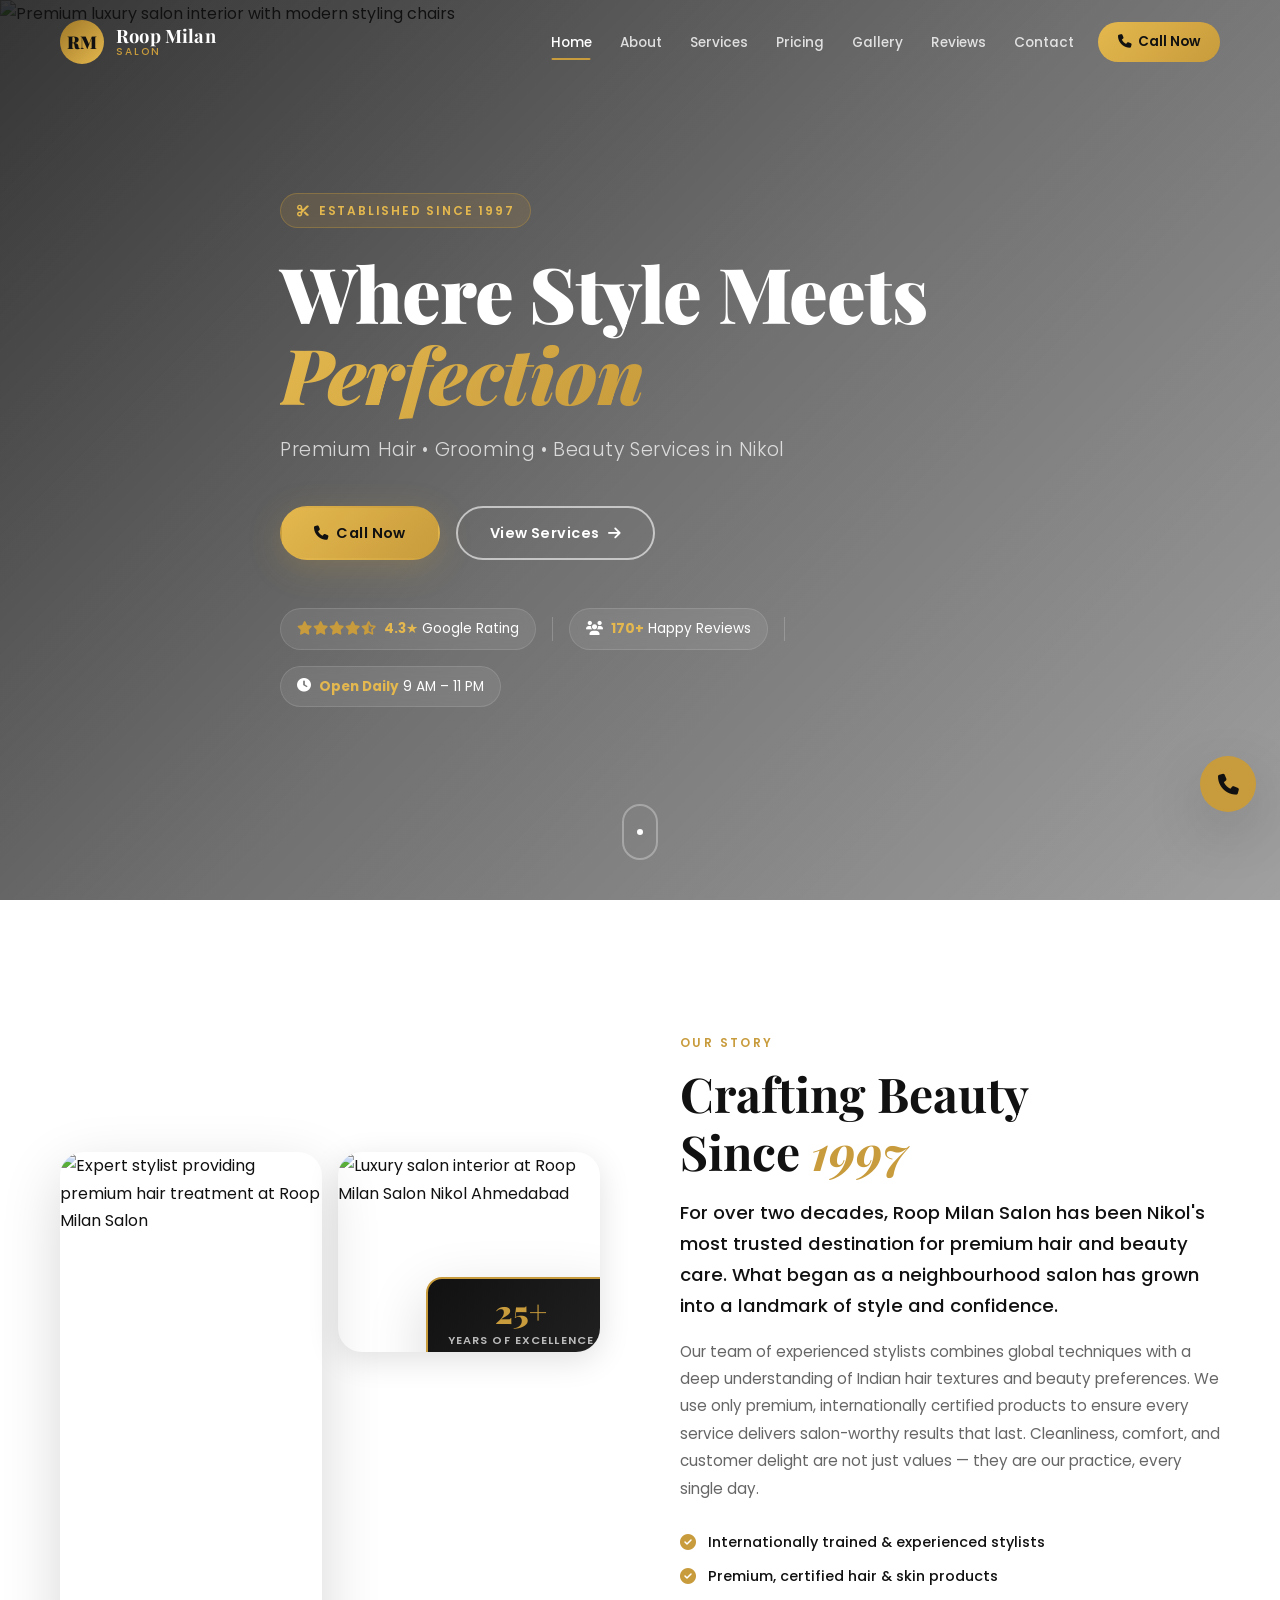
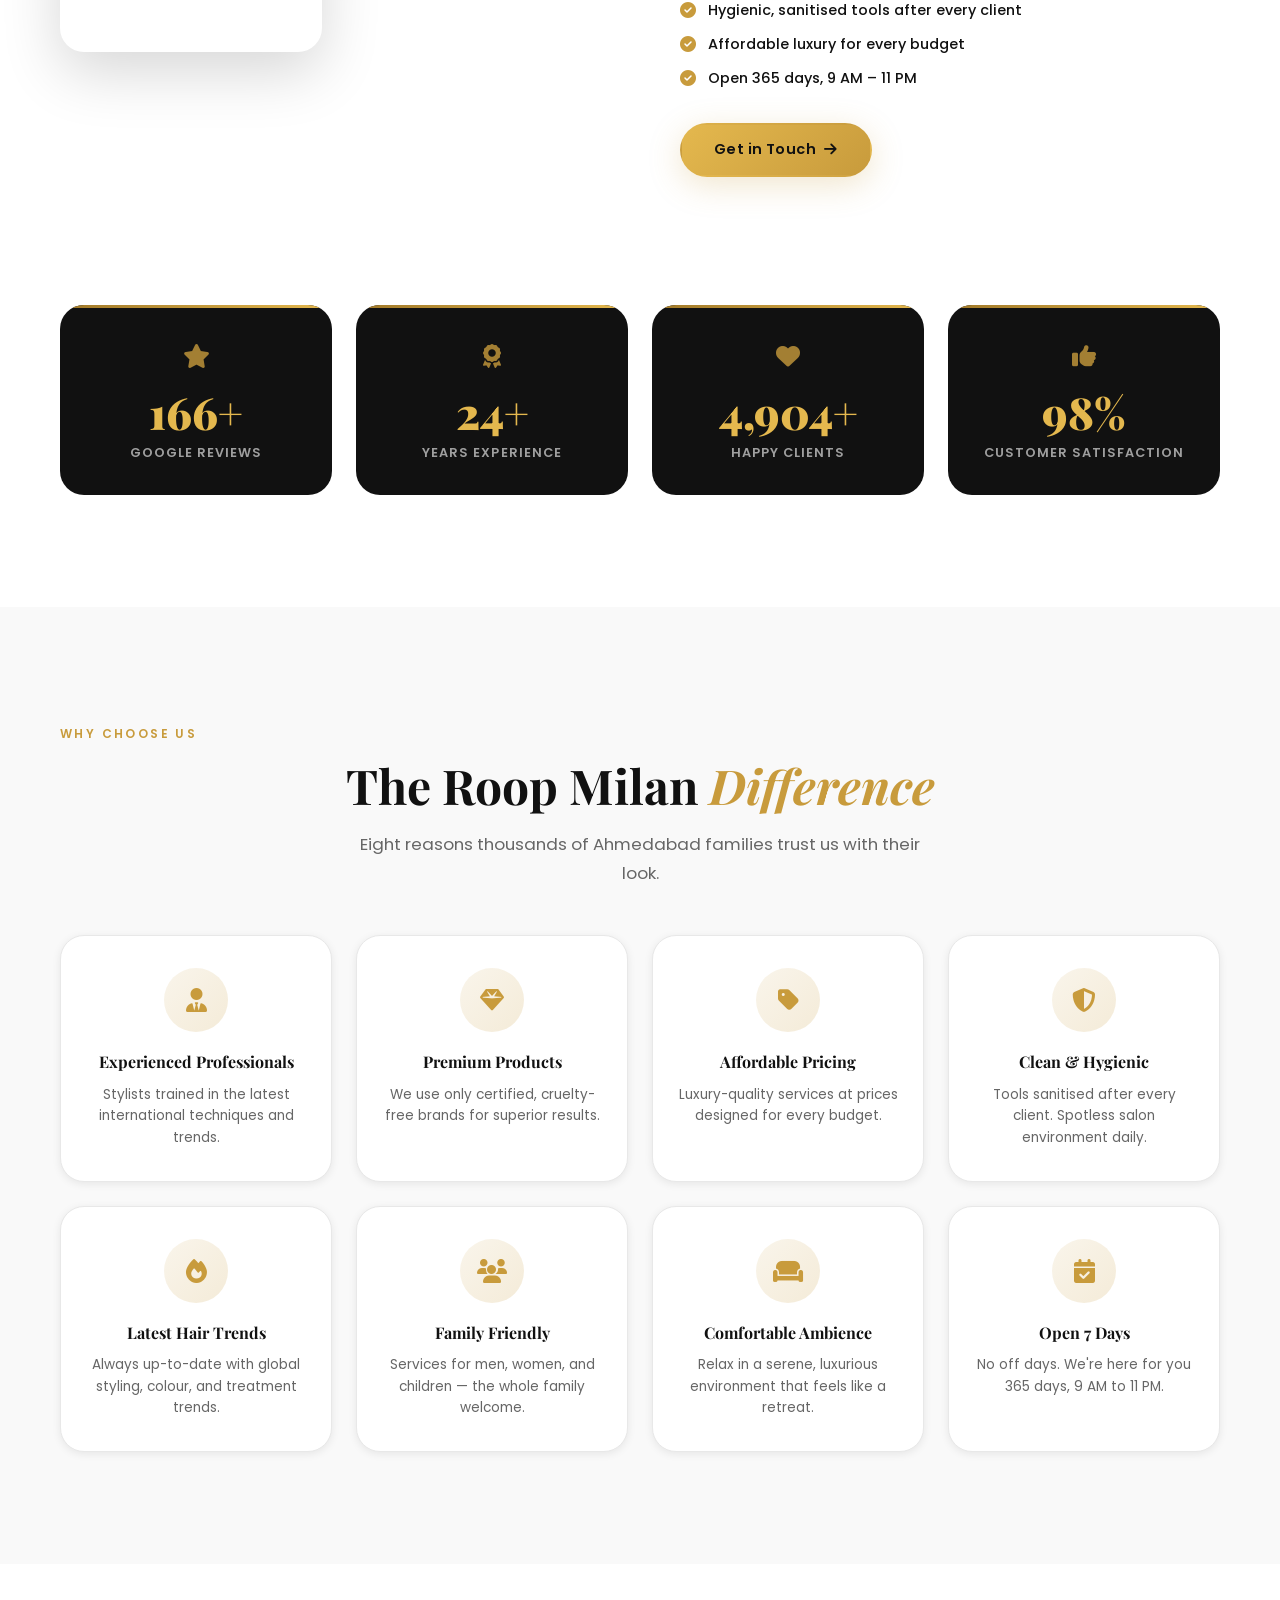
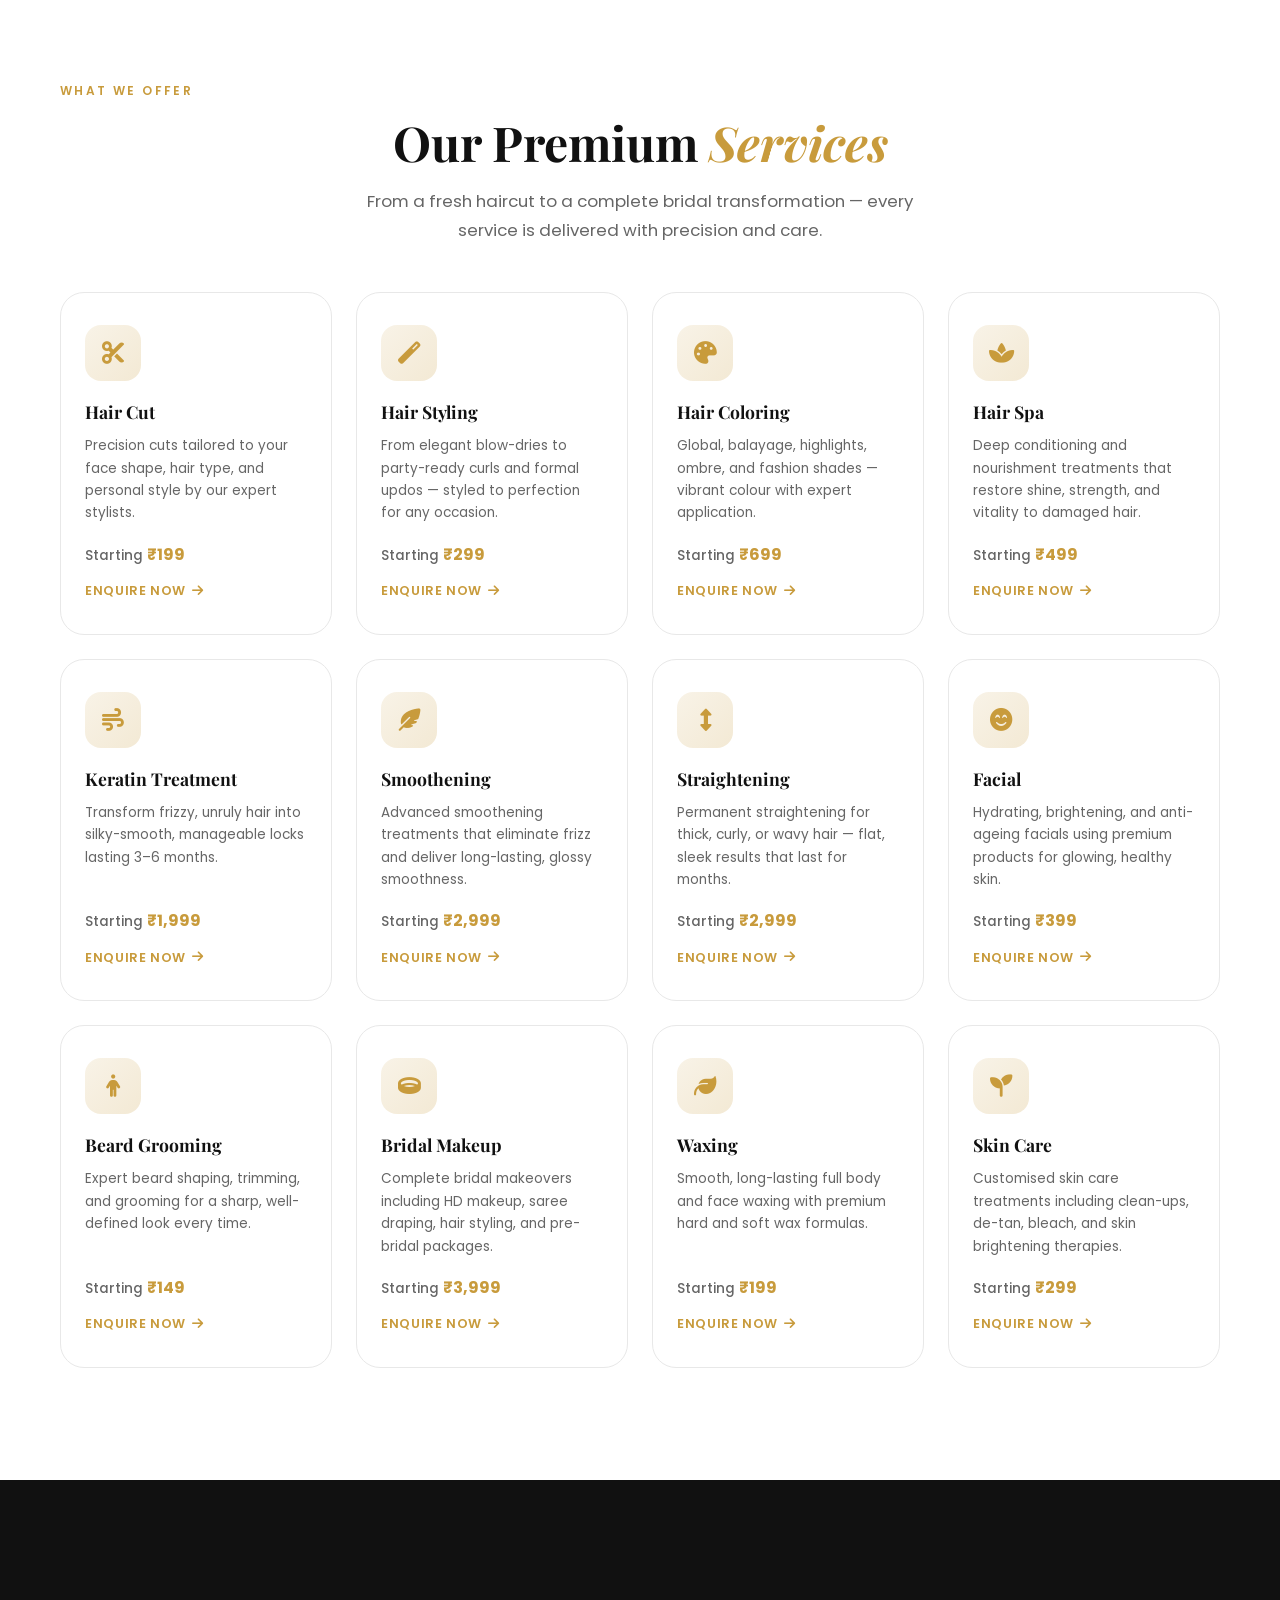
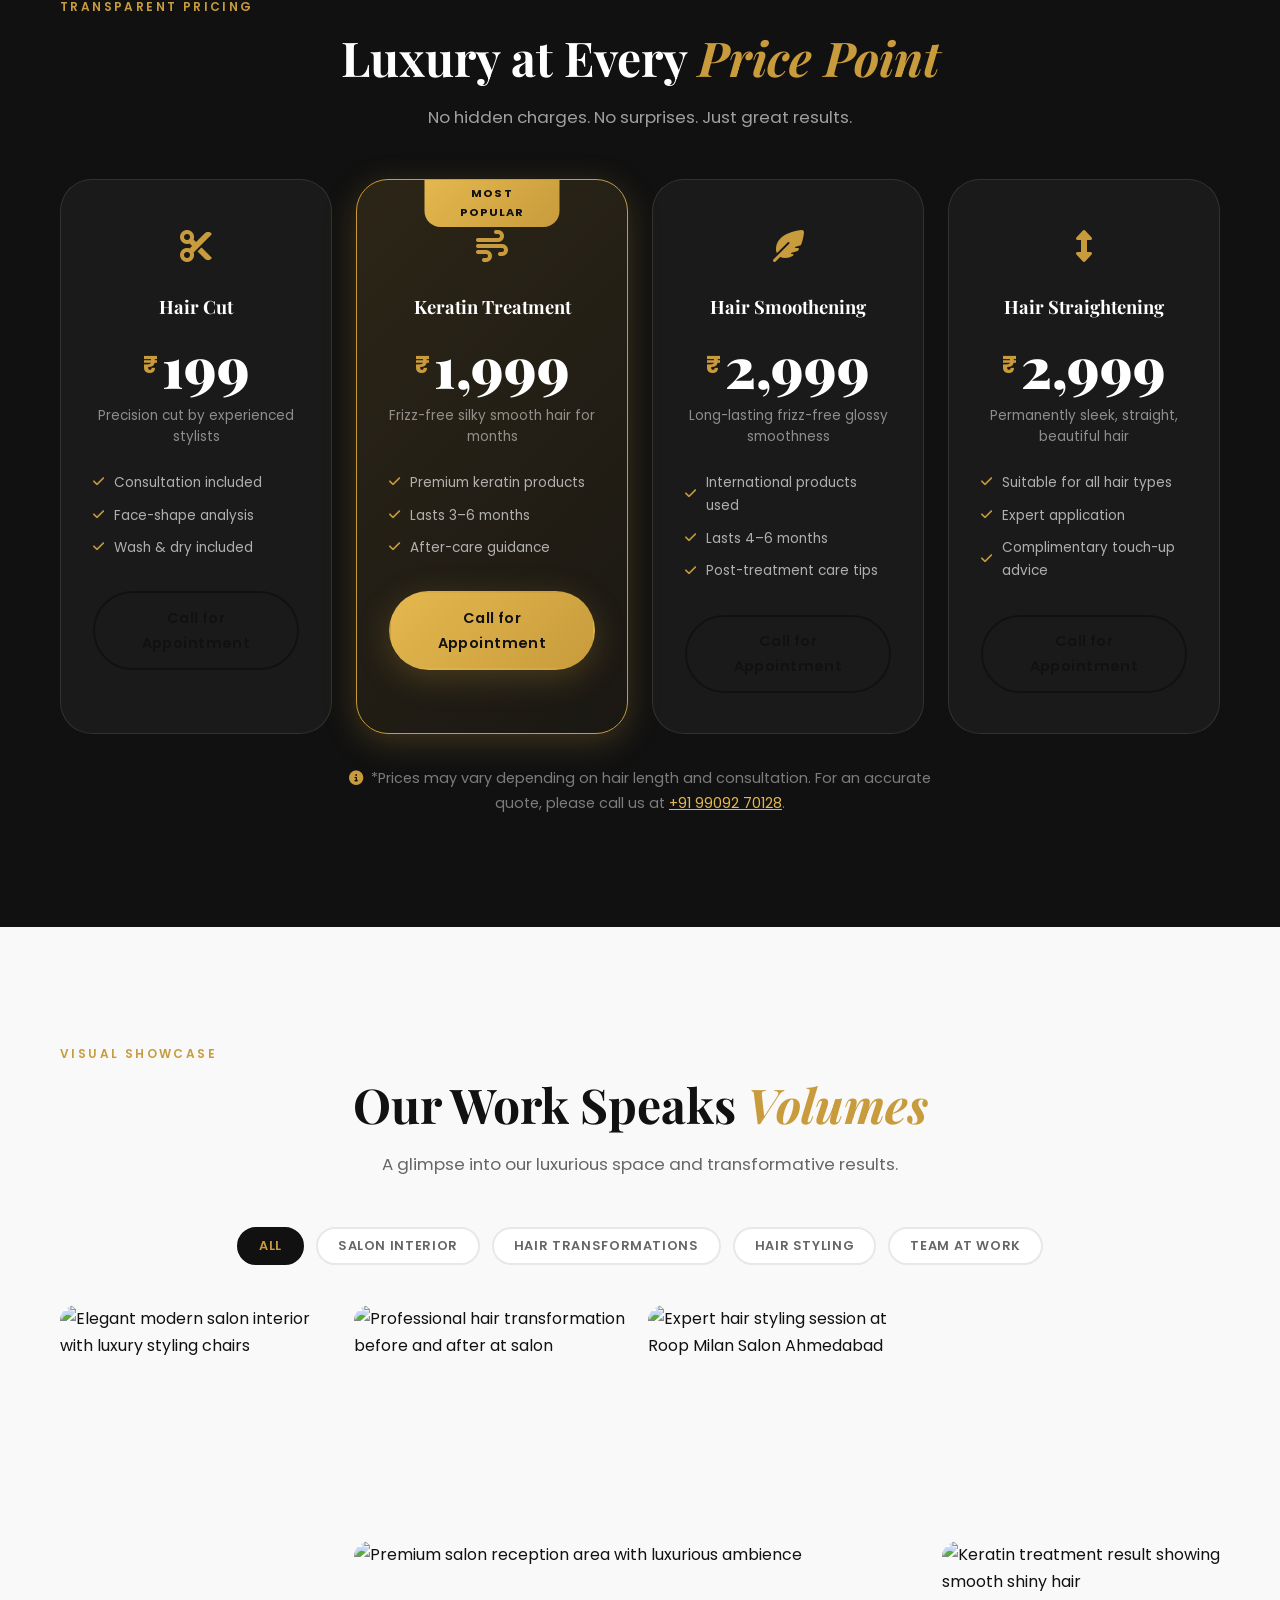
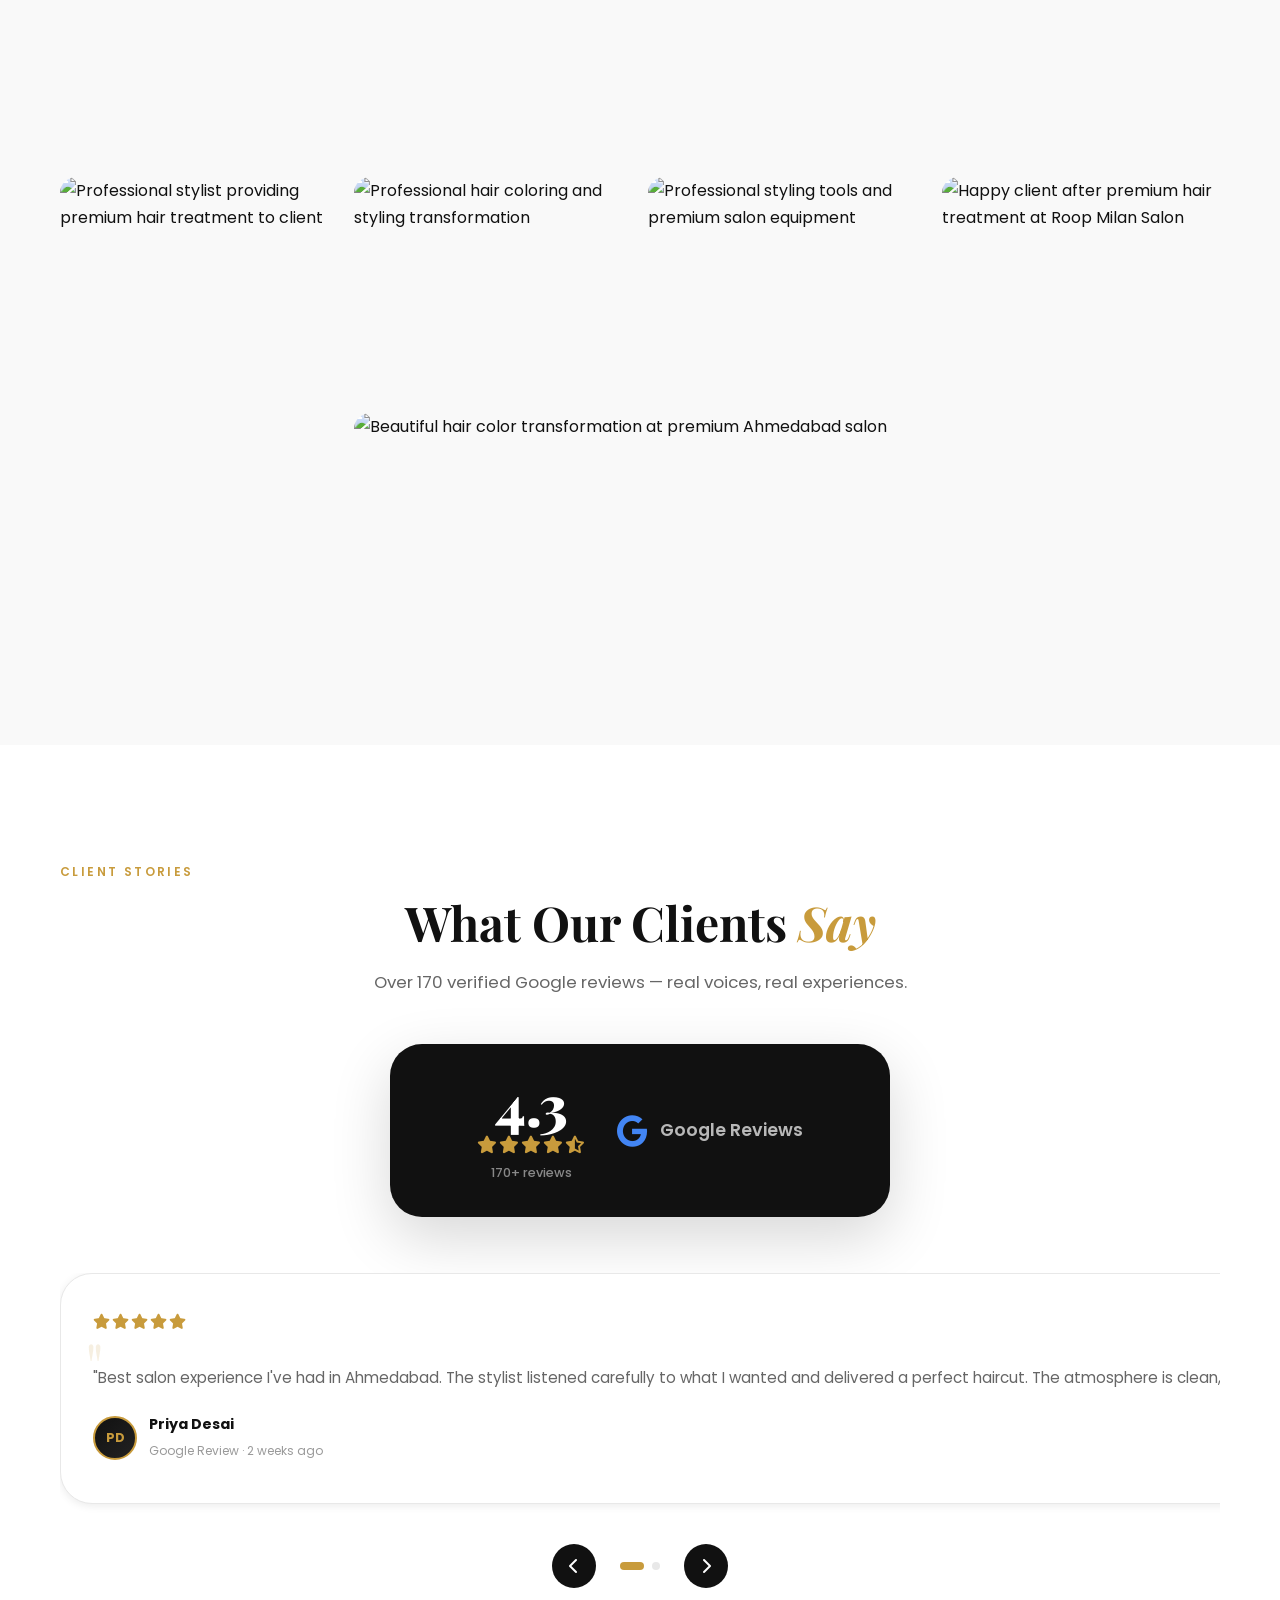
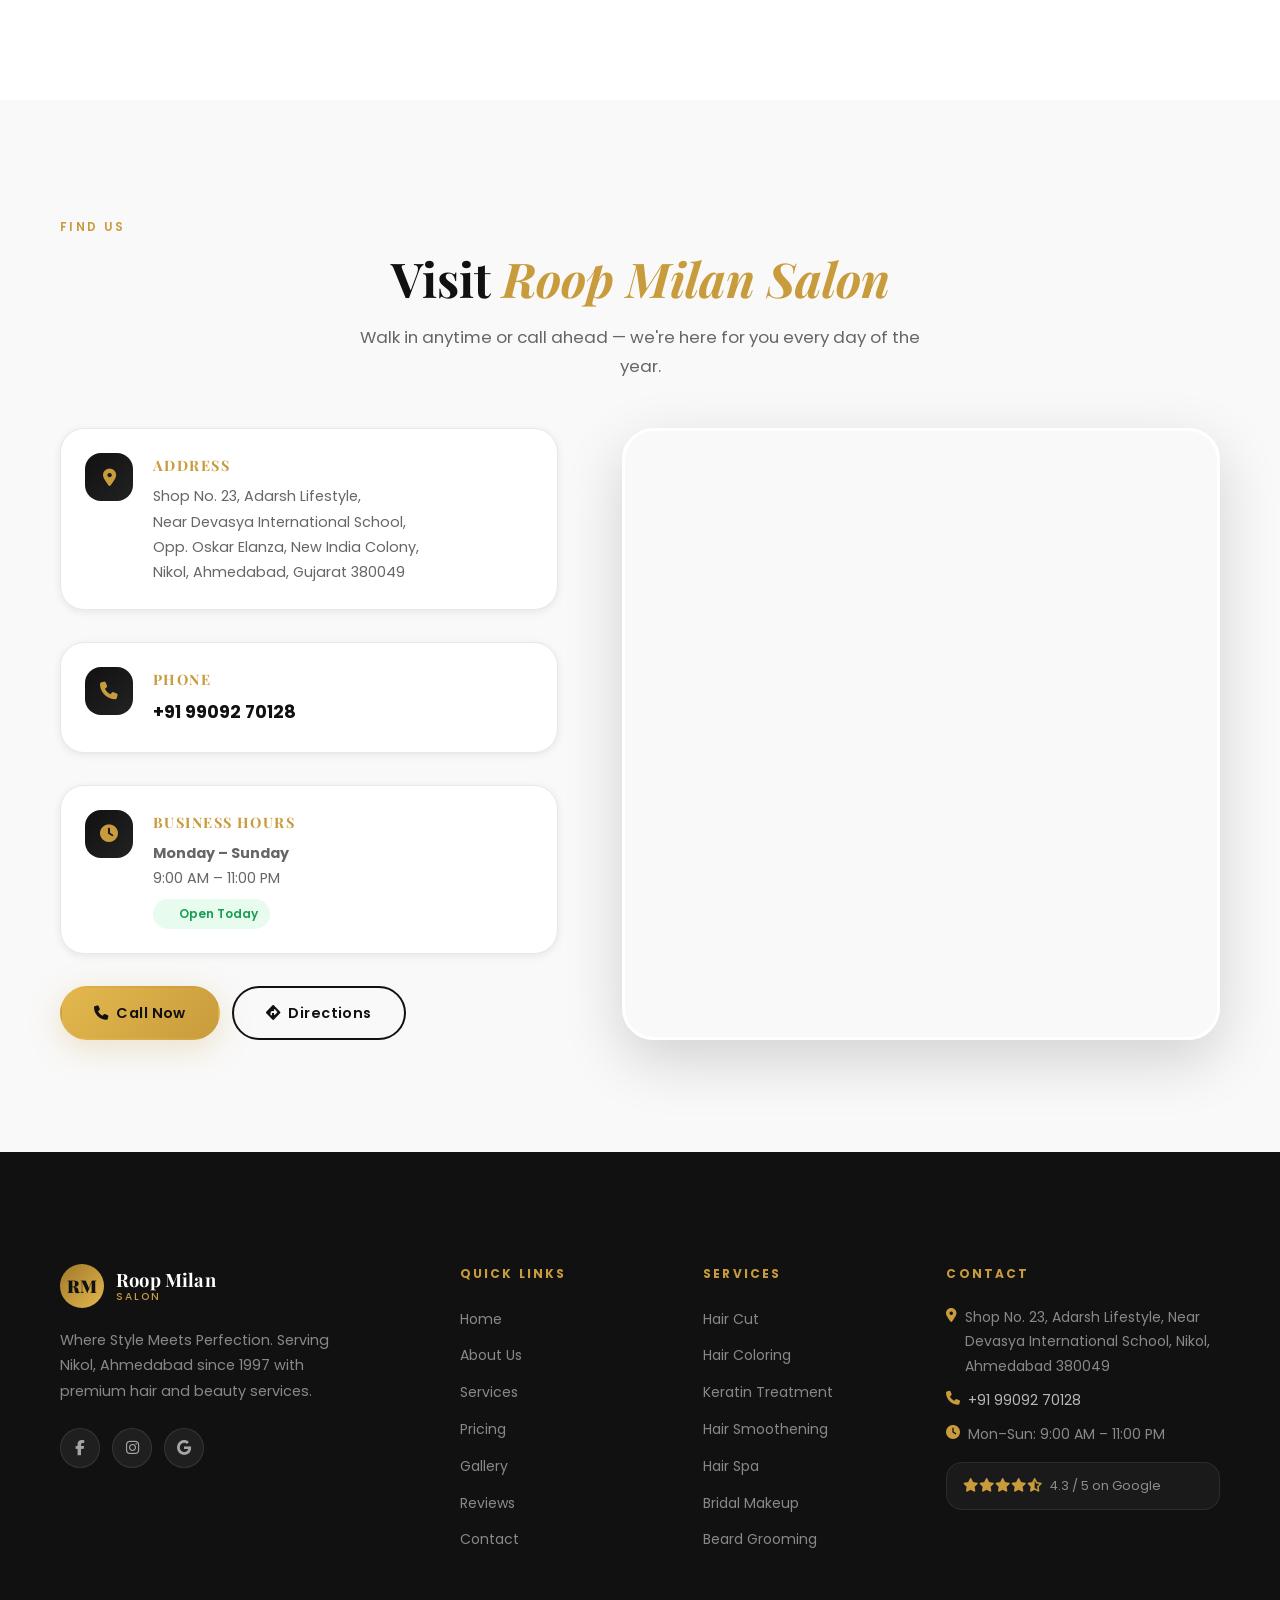
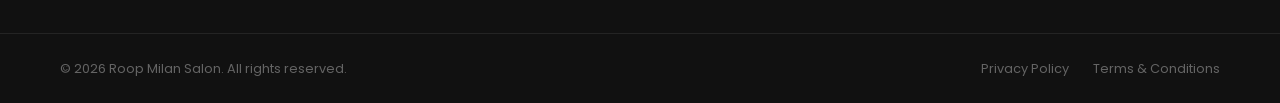
==== index.html @ c4ede232 "required files" ====
<!DOCTYPE html>
<html lang="en">
<head>
  <!-- ============================================================
       ROOP MILAN SALON — Premium Salon Website
       Location: Nikol, Ahmedabad, Gujarat
       ============================================================ -->

  <meta charset="UTF-8" />
  <meta name="viewport" content="width=device-width, initial-scale=1.0" />
  <meta http-equiv="X-UA-Compatible" content="IE=edge" />

  <!-- ── Primary SEO ─────────────────────────────────────────── -->
  <title>Roop Milan Salon | Best Hair Salon in Nikol Ahmedabad</title>
  <meta name="description" content="Roop Milan Salon – Premium hair salon in Nikol, Ahmedabad. Expert haircuts, hair coloring, keratin, smoothening, facial, bridal makeup & more. Open daily 9 AM–11 PM. Call +91 99092 70128." />
  <meta name="keywords" content="hair salon Nikol Ahmedabad, best salon Nikol, hair cut Ahmedabad, keratin treatment Ahmedabad, hair smoothening Nikol, bridal makeup Ahmedabad, Roop Milan Salon, salon near me Nikol, hair spa Ahmedabad, beard grooming Ahmedabad" />
  <meta name="robots" content="index, follow, max-snippet:-1, max-image-preview:large, max-video-preview:-1" />
  <meta name="author" content="Roop Milan Salon" />
  <meta name="geo.region" content="IN-GJ" />
  <meta name="geo.placename" content="Nikol, Ahmedabad, Gujarat" />
  <meta name="geo.position" content="23.0393;72.6471" />
  <meta name="ICBM" content="23.0393, 72.6471" />
  <link rel="canonical" href="https://www.roopmilansalon.com/" />

  <!-- ── Google Site Verification ─────────────────────────────── -->
  <meta name="google-site-verification" content="REPLACE_WITH_YOUR_GOOGLE_VERIFICATION_CODE" />

  <!-- ── Open Graph ────────────────────────────────────────────── -->
  <meta property="og:type" content="business.business" />
  <meta property="og:title" content="Roop Milan Salon | Best Hair Salon in Nikol Ahmedabad" />
  <meta property="og:description" content="Premium hair salon in Nikol, Ahmedabad. Expert stylists, modern equipment & affordable luxury. Open daily 9 AM–11 PM." />
  <meta property="og:url" content="https://www.roopmilansalon.com/" />
  <meta property="og:image" content="https://www.roopmilansalon.com/og-image.jpg" />
  <meta property="og:image:width" content="1200" />
  <meta property="og:image:height" content="630" />
  <meta property="og:site_name" content="Roop Milan Salon" />
  <meta property="og:locale" content="en_IN" />
  <meta property="business:contact_data:street_address" content="Shop No. 23, Adarsh Lifestyle, Near Devasya International School, Opp. Oskar Elanza, New India Colony, Nikol" />
  <meta property="business:contact_data:locality" content="Ahmedabad" />
  <meta property="business:contact_data:region" content="Gujarat" />
  <meta property="business:contact_data:postal_code" content="380049" />
  <meta property="business:contact_data:country_name" content="India" />
  <meta property="business:contact_data:phone_number" content="+919909270128" />

  <!-- ── Twitter Card ──────────────────────────────────────────── -->
  <meta name="twitter:card" content="summary_large_image" />
  <meta name="twitter:title" content="Roop Milan Salon | Best Hair Salon in Nikol Ahmedabad" />
  <meta name="twitter:description" content="Premium hair salon in Nikol, Ahmedabad. Expert haircuts, keratin, smoothening, bridal makeup & more." />
  <meta name="twitter:image" content="https://www.roopmilansalon.com/og-image.jpg" />

  <!-- ── Favicon ───────────────────────────────────────────────── -->
  <link rel="icon" type="image/png" sizes="32x32" href="favicon-32x32.png" />
  <link rel="icon" type="image/png" sizes="16x16" href="favicon-16x16.png" />
  <link rel="apple-touch-icon" sizes="180x180" href="apple-touch-icon.png" />
  <link rel="manifest" href="manifest.json" />
  <meta name="msapplication-config" content="browserconfig.xml" />
  <meta name="theme-color" content="#111111" />

  <!-- ── Preconnects ───────────────────────────────────────────── -->
  <link rel="preconnect" href="https://fonts.googleapis.com" />
  <link rel="preconnect" href="https://fonts.gstatic.com" crossorigin />
  <link rel="preconnect" href="https://cdnjs.cloudflare.com" />

  <!-- ── Fonts ─────────────────────────────────────────────────── -->
  <link href="https://fonts.googleapis.com/css2?family=Playfair+Display:ital,wght@0,400;0,600;0,700;0,900;1,400;1,600&family=Poppins:wght@300;400;500;600;700&display=swap" rel="stylesheet" />

  <!-- ── Font Awesome ──────────────────────────────────────────── -->
  <link rel="stylesheet" href="https://cdnjs.cloudflare.com/ajax/libs/font-awesome/6.5.1/css/all.min.css" integrity="sha512-DTOQO9RWCH3ppGqcWaEA1BIZOC6xxalwEsw9c2QQeAIftl+Vegovlnee1c9QX4TctnWMn13TZye+giMm8e2LwA==" crossorigin="anonymous" referrerpolicy="no-referrer" />

  <!-- ── Stylesheet ────────────────────────────────────────────── -->
  <link rel="stylesheet" href="style.css" />

  <!-- ── JSON-LD Structured Data ──────────────────────────────── -->
  <script type="application/ld+json">
  {
    "@context": "https://schema.org",
    "@graph": [
      {
        "@type": "HairSalon",
        "@id": "https://www.roopmilansalon.com/#salon",
        "name": "Roop Milan Salon",
        "description": "Premium hair salon in Nikol, Ahmedabad offering expert haircuts, hair coloring, keratin, smoothening, facial, bridal makeup and grooming services.",
        "url": "https://www.roopmilansalon.com/",
        "telephone": "+919909270128",
        "priceRange": "₹₹",
        "currenciesAccepted": "INR",
        "paymentAccepted": "Cash, UPI",
        "foundingDate": "1997",
        "image": "https://www.roopmilansalon.com/og-image.jpg",
        "logo": "https://www.roopmilansalon.com/logo.png",
        "address": {
          "@type": "PostalAddress",
          "streetAddress": "Shop No. 23, Adarsh Lifestyle, Near Devasya International School, Opp. Oskar Elanza, New India Colony",
          "addressLocality": "Nikol",
          "addressRegion": "Gujarat",
          "postalCode": "380049",
          "addressCountry": "IN"
        },
        "geo": {
          "@type": "GeoCoordinates",
          "latitude": 23.0393,
          "longitude": 72.6471
        },
        "openingHoursSpecification": [
          {
            "@type": "OpeningHoursSpecification",
            "dayOfWeek": ["Monday","Tuesday","Wednesday","Thursday","Friday","Saturday","Sunday"],
            "opens": "09:00",
            "closes": "23:00"
          }
        ],
        "aggregateRating": {
          "@type": "AggregateRating",
          "ratingValue": "4.3",
          "reviewCount": "170",
          "bestRating": "5",
          "worstRating": "1"
        },
        "hasMap": "https://maps.google.com/?q=Roop+Milan+Salon+Nikol+Ahmedabad",
        "sameAs": [
          "https://www.facebook.com/roopmilansalon",
          "https://www.instagram.com/roopmilansalon"
        ]
      },
      {
        "@type": "BreadcrumbList",
        "itemListElement": [
          {"@type":"ListItem","position":1,"name":"Home","item":"https://www.roopmilansalon.com/"},
          {"@type":"ListItem","position":2,"name":"Services","item":"https://www.roopmilansalon.com/#services"},
          {"@type":"ListItem","position":3,"name":"Pricing","item":"https://www.roopmilansalon.com/#pricing"},
          {"@type":"ListItem","position":4,"name":"Contact","item":"https://www.roopmilansalon.com/#contact"}
        ]
      },
      {
        "@type": "FAQPage",
        "mainEntity": [
          {
            "@type": "Question",
            "name": "What are the timings of Roop Milan Salon?",
            "acceptedAnswer": {"@type": "Answer","text": "Roop Milan Salon is open daily from 9:00 AM to 11:00 PM, including weekends and public holidays."}
          },
          {
            "@type": "Question",
            "name": "Where is Roop Milan Salon located?",
            "acceptedAnswer": {"@type": "Answer","text": "Roop Milan Salon is located at Shop No. 23, Adarsh Lifestyle, Near Devasya International School, Opp. Oskar Elanza, New India Colony, Nikol, Ahmedabad, Gujarat 380049."}
          },
          {
            "@type": "Question",
            "name": "What services does Roop Milan Salon offer?",
            "acceptedAnswer": {"@type": "Answer","text": "We offer haircuts, hair styling, hair coloring, keratin treatment, smoothening, straightening, hair spa, facials, beard grooming, bridal makeup, waxing, and skin care."}
          },
          {
            "@type": "Question",
            "name": "How much does a haircut cost at Roop Milan Salon?",
            "acceptedAnswer": {"@type": "Answer","text": "A haircut starts from ₹199. Prices may vary depending on hair length and consultation."}
          },
          {
            "@type": "Question",
            "name": "How can I contact Roop Milan Salon?",
            "acceptedAnswer": {"@type": "Answer","text": "You can call us at +91 99092 70128. We are open daily 9 AM to 11 PM."}
          }
        ]
      }
    ]
  }
  </script>
</head>

<body>

  <!-- ============================================================
       PAGE PRELOADER
       ============================================================ -->
  <div id="preloader" aria-hidden="true" role="presentation">
    <div class="preloader-inner">
      <div class="preloader-logo">
        <span class="preloader-r">R</span>
        <span class="preloader-m">M</span>
      </div>
      <div class="preloader-bar"><div class="preloader-fill"></div></div>
    </div>
  </div>

  <!-- ============================================================
       FLOATING ACTION BUTTONS
       ============================================================ -->
  <a href="tel:+919909270128" class="fab-btn fab-call" aria-label="Call Roop Milan Salon">
    <i class="fas fa-phone" aria-hidden="true"></i>
    <span class="fab-tooltip">Call Us</span>
  </a>

  <button class="fab-btn fab-top" id="backToTop" aria-label="Back to top" title="Back to top">
    <i class="fas fa-chevron-up" aria-hidden="true"></i>
  </button>

  <!-- ============================================================
       NAVIGATION
       ============================================================ -->
  <header id="navbar" role="banner">
    <nav class="nav-container" aria-label="Main navigation">

      <a href="#home" class="nav-logo" aria-label="Roop Milan Salon — Home">
        <div class="logo-mark">
          <span class="logo-initials">RM</span>
        </div>
        <div class="logo-text">
          <span class="logo-primary">Roop Milan</span>
          <span class="logo-secondary">Salon</span>
        </div>
      </a>

      <ul class="nav-links" role="list" id="navLinks">
        <li><a href="#home" class="nav-link active">Home</a></li>
        <li><a href="#about" class="nav-link">About</a></li>
        <li><a href="#services" class="nav-link">Services</a></li>
        <li><a href="#pricing" class="nav-link">Pricing</a></li>
        <li><a href="#gallery" class="nav-link">Gallery</a></li>
        <li><a href="#reviews" class="nav-link">Reviews</a></li>
        <li><a href="#contact" class="nav-link">Contact</a></li>
        <li>
          <a href="tel:+919909270128" class="nav-cta" aria-label="Call us now">
            <i class="fas fa-phone" aria-hidden="true"></i> Call Now
          </a>
        </li>
      </ul>

      <button class="hamburger" id="hamburger" aria-label="Toggle menu" aria-expanded="false" aria-controls="navLinks">
        <span class="ham-line"></span>
        <span class="ham-line"></span>
        <span class="ham-line"></span>
      </button>

    </nav>
  </header>

  <main>

    <!-- ============================================================
         HERO SECTION
         ============================================================ -->
    <section id="home" class="hero" aria-label="Hero section">
      <div class="hero-bg" aria-hidden="true">
        <img
          src="https://images.unsplash.com/photo-1521590832167-7bcbfaa6381f?w=1920&q=80"
          alt="Premium luxury salon interior with modern styling chairs"
          class="hero-img"
          fetchpriority="high"
          width="1920"
          height="1080"
        />
        <div class="hero-overlay" aria-hidden="true"></div>
      </div>

      <div class="hero-content container">
        <div class="hero-badge reveal-up">
          <i class="fas fa-scissors" aria-hidden="true"></i>
          <span>Established Since 1997</span>
        </div>

        <h1 class="hero-headline reveal-up">
          Where Style Meets<br />
          <em>Perfection</em>
        </h1>

        <p class="hero-sub reveal-up">
          Premium Hair &bull; Grooming &bull; Beauty Services in Nikol
        </p>

        <div class="hero-actions reveal-up">
          <a href="tel:+919909270128" class="btn btn-gold">
            <i class="fas fa-phone" aria-hidden="true"></i> Call Now
          </a>
          <a href="#services" class="btn btn-outline">
            View Services <i class="fas fa-arrow-right" aria-hidden="true"></i>
          </a>
        </div>

        <div class="hero-trust reveal-up" aria-label="Trust indicators">
          <div class="trust-pill">
            <div class="trust-stars" aria-label="4.3 star rating">
              <i class="fas fa-star" aria-hidden="true"></i>
              <i class="fas fa-star" aria-hidden="true"></i>
              <i class="fas fa-star" aria-hidden="true"></i>
              <i class="fas fa-star" aria-hidden="true"></i>
              <i class="fas fa-star-half-alt" aria-hidden="true"></i>
            </div>
            <span class="trust-label"><strong>4.3★</strong> Google Rating</span>
          </div>
          <div class="trust-divider" aria-hidden="true"></div>
          <div class="trust-pill">
            <i class="fas fa-users" aria-hidden="true"></i>
            <span class="trust-label"><strong>170+</strong> Happy Reviews</span>
          </div>
          <div class="trust-divider" aria-hidden="true"></div>
          <div class="trust-pill">
            <i class="fas fa-clock" aria-hidden="true"></i>
            <span class="trust-label"><strong>Open Daily</strong> 9 AM – 11 PM</span>
          </div>
        </div>
      </div>

      <a href="#about" class="hero-scroll" aria-label="Scroll to about section">
        <span class="scroll-dot"></span>
      </a>
    </section>

    <!-- ============================================================
         ABOUT SECTION
         ============================================================ -->
    <section id="about" class="section about" aria-labelledby="about-title">
      <div class="container">

        <div class="about-grid">
          <!-- Images -->
          <div class="about-images" aria-hidden="true">
            <div class="about-img-main reveal-left">
              <img
                src="https://images.unsplash.com/photo-1560066984-138dadb4c035?w=700&q=80"
                alt="Expert stylist providing premium hair treatment at Roop Milan Salon"
                loading="lazy"
                width="700"
                height="900"
              />
            </div>
            <div class="about-img-accent reveal-left">
              <img
                src="https://images.unsplash.com/photo-1522337360788-8b13dee7a37e?w=400&q=80"
                alt="Luxury salon interior at Roop Milan Salon Nikol Ahmedabad"
                loading="lazy"
                width="400"
                height="400"
              />
              <div class="about-badge-float">
                <span class="badge-num">25+</span>
                <span class="badge-txt">Years of Excellence</span>
              </div>
            </div>
          </div>

          <!-- Content -->
          <div class="about-content">
            <div class="section-eyebrow reveal-up">Our Story</div>
            <h2 id="about-title" class="section-title reveal-up">
              Crafting Beauty<br />Since <em>1997</em>
            </h2>
            <p class="about-lead reveal-up">
              For over two decades, Roop Milan Salon has been Nikol's most trusted destination for premium hair and beauty care. What began as a neighbourhood salon has grown into a landmark of style and confidence.
            </p>
            <p class="about-body reveal-up">
              Our team of experienced stylists combines global techniques with a deep understanding of Indian hair textures and beauty preferences. We use only premium, internationally certified products to ensure every service delivers salon-worthy results that last. Cleanliness, comfort, and customer delight are not just values — they are our practice, every single day.
            </p>

            <ul class="about-features reveal-up" aria-label="Salon highlights">
              <li><i class="fas fa-check-circle" aria-hidden="true"></i> Internationally trained & experienced stylists</li>
              <li><i class="fas fa-check-circle" aria-hidden="true"></i> Premium, certified hair & skin products</li>
              <li><i class="fas fa-check-circle" aria-hidden="true"></i> Hygienic, sanitised tools after every client</li>
              <li><i class="fas fa-check-circle" aria-hidden="true"></i> Affordable luxury for every budget</li>
              <li><i class="fas fa-check-circle" aria-hidden="true"></i> Open 365 days, 9 AM – 11 PM</li>
            </ul>

            <a href="#contact" class="btn btn-gold reveal-up">
              Get in Touch <i class="fas fa-arrow-right" aria-hidden="true"></i>
            </a>
          </div>
        </div>

        <!-- Stats -->
        <div class="stats-grid" aria-label="Salon statistics">
          <div class="stat-card reveal-up">
            <div class="stat-icon"><i class="fas fa-star" aria-hidden="true"></i></div>
            <div class="stat-num" data-target="170" data-suffix="+">0</div>
            <div class="stat-label">Google Reviews</div>
          </div>
          <div class="stat-card reveal-up">
            <div class="stat-icon"><i class="fas fa-award" aria-hidden="true"></i></div>
            <div class="stat-num" data-target="25" data-suffix="+">0</div>
            <div class="stat-label">Years Experience</div>
          </div>
          <div class="stat-card reveal-up">
            <div class="stat-icon"><i class="fas fa-heart" aria-hidden="true"></i></div>
            <div class="stat-num" data-target="5000" data-suffix="+">0</div>
            <div class="stat-label">Happy Clients</div>
          </div>
          <div class="stat-card reveal-up">
            <div class="stat-icon"><i class="fas fa-thumbs-up" aria-hidden="true"></i></div>
            <div class="stat-num" data-target="100" data-suffix="%">0</div>
            <div class="stat-label">Customer Satisfaction</div>
          </div>
        </div>

      </div>
    </section>

    <!-- ============================================================
         WHY CHOOSE US
         ============================================================ -->
    <section class="section why" aria-labelledby="why-title">
      <div class="why-bg" aria-hidden="true"></div>
      <div class="container">
        <div class="section-eyebrow text-center reveal-up">Why Choose Us</div>
        <h2 id="why-title" class="section-title text-center reveal-up">
          The Roop Milan <em>Difference</em>
        </h2>
        <p class="section-sub text-center reveal-up">
          Eight reasons thousands of Ahmedabad families trust us with their look.
        </p>

        <div class="why-grid" role="list">
          <div class="why-card reveal-up" role="listitem">
            <div class="why-icon"><i class="fas fa-user-tie" aria-hidden="true"></i></div>
            <h3>Experienced Professionals</h3>
            <p>Stylists trained in the latest international techniques and trends.</p>
          </div>
          <div class="why-card reveal-up" role="listitem">
            <div class="why-icon"><i class="fas fa-gem" aria-hidden="true"></i></div>
            <h3>Premium Products</h3>
            <p>We use only certified, cruelty-free brands for superior results.</p>
          </div>
          <div class="why-card reveal-up" role="listitem">
            <div class="why-icon"><i class="fas fa-tag" aria-hidden="true"></i></div>
            <h3>Affordable Pricing</h3>
            <p>Luxury-quality services at prices designed for every budget.</p>
          </div>
          <div class="why-card reveal-up" role="listitem">
            <div class="why-icon"><i class="fas fa-shield-alt" aria-hidden="true"></i></div>
            <h3>Clean & Hygienic</h3>
            <p>Tools sanitised after every client. Spotless salon environment daily.</p>
          </div>
          <div class="why-card reveal-up" role="listitem">
            <div class="why-icon"><i class="fas fa-fire" aria-hidden="true"></i></div>
            <h3>Latest Hair Trends</h3>
            <p>Always up-to-date with global styling, colour, and treatment trends.</p>
          </div>
          <div class="why-card reveal-up" role="listitem">
            <div class="why-icon"><i class="fas fa-users" aria-hidden="true"></i></div>
            <h3>Family Friendly</h3>
            <p>Services for men, women, and children — the whole family welcome.</p>
          </div>
          <div class="why-card reveal-up" role="listitem">
            <div class="why-icon"><i class="fas fa-couch" aria-hidden="true"></i></div>
            <h3>Comfortable Ambience</h3>
            <p>Relax in a serene, luxurious environment that feels like a retreat.</p>
          </div>
          <div class="why-card reveal-up" role="listitem">
            <div class="why-icon"><i class="fas fa-calendar-check" aria-hidden="true"></i></div>
            <h3>Open 7 Days</h3>
            <p>No off days. We're here for you 365 days, 9 AM to 11 PM.</p>
          </div>
        </div>
      </div>
    </section>

    <!-- ============================================================
         SERVICES SECTION
         ============================================================ -->
    <section id="services" class="section services" aria-labelledby="services-title">
      <div class="container">
        <div class="section-eyebrow text-center reveal-up">What We Offer</div>
        <h2 id="services-title" class="section-title text-center reveal-up">
          Our Premium <em>Services</em>
        </h2>
        <p class="section-sub text-center reveal-up">
          From a fresh haircut to a complete bridal transformation — every service is delivered with precision and care.
        </p>

        <div class="services-grid">

          <article class="service-card reveal-up">
            <div class="service-icon-wrap">
              <i class="fas fa-cut" aria-hidden="true"></i>
            </div>
            <h3>Hair Cut</h3>
            <p>Precision cuts tailored to your face shape, hair type, and personal style by our expert stylists.</p>
            <div class="service-price">Starting <strong>₹199</strong></div>
            <a href="#contact" class="service-link" aria-label="Enquire about Hair Cut">
              Enquire Now <i class="fas fa-arrow-right" aria-hidden="true"></i>
            </a>
          </article>

          <article class="service-card reveal-up">
            <div class="service-icon-wrap">
              <i class="fas fa-magic" aria-hidden="true"></i>
            </div>
            <h3>Hair Styling</h3>
            <p>From elegant blow-dries to party-ready curls and formal updos — styled to perfection for any occasion.</p>
            <div class="service-price">Starting <strong>₹299</strong></div>
            <a href="#contact" class="service-link" aria-label="Enquire about Hair Styling">
              Enquire Now <i class="fas fa-arrow-right" aria-hidden="true"></i>
            </a>
          </article>

          <article class="service-card reveal-up">
            <div class="service-icon-wrap">
              <i class="fas fa-palette" aria-hidden="true"></i>
            </div>
            <h3>Hair Coloring</h3>
            <p>Global, balayage, highlights, ombre, and fashion shades — vibrant colour with expert application.</p>
            <div class="service-price">Starting <strong>₹699</strong></div>
            <a href="#contact" class="service-link" aria-label="Enquire about Hair Coloring">
              Enquire Now <i class="fas fa-arrow-right" aria-hidden="true"></i>
            </a>
          </article>

          <article class="service-card reveal-up">
            <div class="service-icon-wrap">
              <i class="fas fa-spa" aria-hidden="true"></i>
            </div>
            <h3>Hair Spa</h3>
            <p>Deep conditioning and nourishment treatments that restore shine, strength, and vitality to damaged hair.</p>
            <div class="service-price">Starting <strong>₹499</strong></div>
            <a href="#contact" class="service-link" aria-label="Enquire about Hair Spa">
              Enquire Now <i class="fas fa-arrow-right" aria-hidden="true"></i>
            </a>
          </article>

          <article class="service-card reveal-up">
            <div class="service-icon-wrap">
              <i class="fas fa-wind" aria-hidden="true"></i>
            </div>
            <h3>Keratin Treatment</h3>
            <p>Transform frizzy, unruly hair into silky-smooth, manageable locks lasting 3–6 months.</p>
            <div class="service-price">Starting <strong>₹1,999</strong></div>
            <a href="#contact" class="service-link" aria-label="Enquire about Keratin Treatment">
              Enquire Now <i class="fas fa-arrow-right" aria-hidden="true"></i>
            </a>
          </article>

          <article class="service-card reveal-up">
            <div class="service-icon-wrap">
              <i class="fas fa-feather-alt" aria-hidden="true"></i>
            </div>
            <h3>Smoothening</h3>
            <p>Advanced smoothening treatments that eliminate frizz and deliver long-lasting, glossy smoothness.</p>
            <div class="service-price">Starting <strong>₹2,999</strong></div>
            <a href="#contact" class="service-link" aria-label="Enquire about Smoothening">
              Enquire Now <i class="fas fa-arrow-right" aria-hidden="true"></i>
            </a>
          </article>

          <article class="service-card reveal-up">
            <div class="service-icon-wrap">
              <i class="fas fa-arrows-alt-v" aria-hidden="true"></i>
            </div>
            <h3>Straightening</h3>
            <p>Permanent straightening for thick, curly, or wavy hair — flat, sleek results that last for months.</p>
            <div class="service-price">Starting <strong>₹2,999</strong></div>
            <a href="#contact" class="service-link" aria-label="Enquire about Straightening">
              Enquire Now <i class="fas fa-arrow-right" aria-hidden="true"></i>
            </a>
          </article>

          <article class="service-card reveal-up">
            <div class="service-icon-wrap">
              <i class="fas fa-smile-beam" aria-hidden="true"></i>
            </div>
            <h3>Facial</h3>
            <p>Hydrating, brightening, and anti-ageing facials using premium products for glowing, healthy skin.</p>
            <div class="service-price">Starting <strong>₹399</strong></div>
            <a href="#contact" class="service-link" aria-label="Enquire about Facial">
              Enquire Now <i class="fas fa-arrow-right" aria-hidden="true"></i>
            </a>
          </article>

          <article class="service-card reveal-up">
            <div class="service-icon-wrap">
              <i class="fas fa-male" aria-hidden="true"></i>
            </div>
            <h3>Beard Grooming</h3>
            <p>Expert beard shaping, trimming, and grooming for a sharp, well-defined look every time.</p>
            <div class="service-price">Starting <strong>₹149</strong></div>
            <a href="#contact" class="service-link" aria-label="Enquire about Beard Grooming">
              Enquire Now <i class="fas fa-arrow-right" aria-hidden="true"></i>
            </a>
          </article>

          <article class="service-card reveal-up">
            <div class="service-icon-wrap">
              <i class="fas fa-ring" aria-hidden="true"></i>
            </div>
            <h3>Bridal Makeup</h3>
            <p>Complete bridal makeovers including HD makeup, saree draping, hair styling, and pre-bridal packages.</p>
            <div class="service-price">Starting <strong>₹3,999</strong></div>
            <a href="#contact" class="service-link" aria-label="Enquire about Bridal Makeup">
              Enquire Now <i class="fas fa-arrow-right" aria-hidden="true"></i>
            </a>
          </article>

          <article class="service-card reveal-up">
            <div class="service-icon-wrap">
              <i class="fas fa-leaf" aria-hidden="true"></i>
            </div>
            <h3>Waxing</h3>
            <p>Smooth, long-lasting full body and face waxing with premium hard and soft wax formulas.</p>
            <div class="service-price">Starting <strong>₹199</strong></div>
            <a href="#contact" class="service-link" aria-label="Enquire about Waxing">
              Enquire Now <i class="fas fa-arrow-right" aria-hidden="true"></i>
            </a>
          </article>

          <article class="service-card reveal-up">
            <div class="service-icon-wrap">
              <i class="fas fa-seedling" aria-hidden="true"></i>
            </div>
            <h3>Skin Care</h3>
            <p>Customised skin care treatments including clean-ups, de-tan, bleach, and skin brightening therapies.</p>
            <div class="service-price">Starting <strong>₹299</strong></div>
            <a href="#contact" class="service-link" aria-label="Enquire about Skin Care">
              Enquire Now <i class="fas fa-arrow-right" aria-hidden="true"></i>
            </a>
          </article>

        </div>
      </div>
    </section>

    <!-- ============================================================
         PRICING SECTION
         ============================================================ -->
    <section id="pricing" class="section pricing" aria-labelledby="pricing-title">
      <div class="pricing-bg" aria-hidden="true"></div>
      <div class="container">
        <div class="section-eyebrow text-center reveal-up">Transparent Pricing</div>
        <h2 id="pricing-title" class="section-title text-center reveal-up">
          Luxury at Every <em>Price Point</em>
        </h2>
        <p class="section-sub text-center reveal-up">
          No hidden charges. No surprises. Just great results.
        </p>

        <div class="pricing-grid">

          <div class="pricing-card reveal-up">
            <div class="pricing-icon"><i class="fas fa-cut" aria-hidden="true"></i></div>
            <h3 class="pricing-name">Hair Cut</h3>
            <div class="pricing-price">
              <span class="price-inr">₹</span>
              <span class="price-val">199</span>
            </div>
            <p class="pricing-desc">Precision cut by experienced stylists</p>
            <ul class="pricing-features">
              <li><i class="fas fa-check" aria-hidden="true"></i> Consultation included</li>
              <li><i class="fas fa-check" aria-hidden="true"></i> Face-shape analysis</li>
              <li><i class="fas fa-check" aria-hidden="true"></i> Wash & dry included</li>
            </ul>
            <a href="tel:+919909270128" class="btn btn-outline-dark">Call for Appointment</a>
          </div>

          <div class="pricing-card pricing-featured reveal-up">
            <div class="pricing-badge">Most Popular</div>
            <div class="pricing-icon"><i class="fas fa-wind" aria-hidden="true"></i></div>
            <h3 class="pricing-name">Keratin Treatment</h3>
            <div class="pricing-price">
              <span class="price-inr">₹</span>
              <span class="price-val">1,999</span>
            </div>
            <p class="pricing-desc">Frizz-free silky smooth hair for months</p>
            <ul class="pricing-features">
              <li><i class="fas fa-check" aria-hidden="true"></i> Premium keratin products</li>
              <li><i class="fas fa-check" aria-hidden="true"></i> Lasts 3–6 months</li>
              <li><i class="fas fa-check" aria-hidden="true"></i> After-care guidance</li>
            </ul>
            <a href="tel:+919909270128" class="btn btn-gold">Call for Appointment</a>
          </div>

          <div class="pricing-card reveal-up">
            <div class="pricing-icon"><i class="fas fa-feather-alt" aria-hidden="true"></i></div>
            <h3 class="pricing-name">Hair Smoothening</h3>
            <div class="pricing-price">
              <span class="price-inr">₹</span>
              <span class="price-val">2,999</span>
            </div>
            <p class="pricing-desc">Long-lasting frizz-free glossy smoothness</p>
            <ul class="pricing-features">
              <li><i class="fas fa-check" aria-hidden="true"></i> International products used</li>
              <li><i class="fas fa-check" aria-hidden="true"></i> Lasts 4–6 months</li>
              <li><i class="fas fa-check" aria-hidden="true"></i> Post-treatment care tips</li>
            </ul>
            <a href="tel:+919909270128" class="btn btn-outline-dark">Call for Appointment</a>
          </div>

          <div class="pricing-card reveal-up">
            <div class="pricing-icon"><i class="fas fa-arrows-alt-v" aria-hidden="true"></i></div>
            <h3 class="pricing-name">Hair Straightening</h3>
            <div class="pricing-price">
              <span class="price-inr">₹</span>
              <span class="price-val">2,999</span>
            </div>
            <p class="pricing-desc">Permanently sleek, straight, beautiful hair</p>
            <ul class="pricing-features">
              <li><i class="fas fa-check" aria-hidden="true"></i> Suitable for all hair types</li>
              <li><i class="fas fa-check" aria-hidden="true"></i> Expert application</li>
              <li><i class="fas fa-check" aria-hidden="true"></i> Complimentary touch-up advice</li>
            </ul>
            <a href="tel:+919909270128" class="btn btn-outline-dark">Call for Appointment</a>
          </div>

        </div>

        <p class="pricing-note reveal-up">
          <i class="fas fa-info-circle" aria-hidden="true"></i>
          &ast;Prices may vary depending on hair length and consultation. For an accurate quote, please call us at <a href="tel:+919909270128">+91 99092 70128</a>.
        </p>

      </div>
    </section>

    <!-- ============================================================
         GALLERY SECTION
         ============================================================ -->
    <section id="gallery" class="section gallery" aria-labelledby="gallery-title">
      <div class="container">
        <div class="section-eyebrow text-center reveal-up">Visual Showcase</div>
        <h2 id="gallery-title" class="section-title text-center reveal-up">
          Our Work Speaks <em>Volumes</em>
        </h2>
        <p class="section-sub text-center reveal-up">
          A glimpse into our luxurious space and transformative results.
        </p>

        <!-- Filter Tabs -->
        <div class="gallery-filters reveal-up" role="group" aria-label="Gallery filter">
          <button class="filter-btn active" data-filter="all">All</button>
          <button class="filter-btn" data-filter="interior">Salon Interior</button>
          <button class="filter-btn" data-filter="hair">Hair Transformations</button>
          <button class="filter-btn" data-filter="styling">Hair Styling</button>
          <button class="filter-btn" data-filter="team">Team at Work</button>
        </div>

        <!-- Masonry Grid -->
        <div class="gallery-grid" id="galleryGrid" role="list">

          <div class="gallery-item tall" data-category="interior" role="listitem">
            <img src="https://images.unsplash.com/photo-1585747860715-2ba37e788b70?w=600&q=80" alt="Elegant modern salon interior with luxury styling chairs" loading="lazy" width="600" height="800" />
            <div class="gallery-overlay">
              <div class="gallery-overlay-content">
                <i class="fas fa-expand" aria-hidden="true"></i>
                <span>Salon Interior</span>
              </div>
            </div>
          </div>

          <div class="gallery-item" data-category="hair" role="listitem">
            <img src="https://images.unsplash.com/photo-1562322140-8baeececf3df?w=600&q=80" alt="Professional hair transformation before and after at salon" loading="lazy" width="600" height="400" />
            <div class="gallery-overlay">
              <div class="gallery-overlay-content">
                <i class="fas fa-expand" aria-hidden="true"></i>
                <span>Hair Transformation</span>
              </div>
            </div>
          </div>

          <div class="gallery-item" data-category="styling" role="listitem">
            <img src="https://images.unsplash.com/photo-1580618672591-eb180b1a973f?w=600&q=80" alt="Expert hair styling session at Roop Milan Salon Ahmedabad" loading="lazy" width="600" height="400" />
            <div class="gallery-overlay">
              <div class="gallery-overlay-content">
                <i class="fas fa-expand" aria-hidden="true"></i>
                <span>Hair Styling</span>
              </div>
            </div>
          </div>

          <div class="gallery-item wide" data-category="interior" role="listitem">
            <img src="https://images.unsplash.com/photo-1470259078422-826894b933aa?w=900&q=80" alt="Premium salon reception area with luxurious ambience" loading="lazy" width="900" height="400" />
            <div class="gallery-overlay">
              <div class="gallery-overlay-content">
                <i class="fas fa-expand" aria-hidden="true"></i>
                <span>Luxury Ambience</span>
              </div>
            </div>
          </div>

          <div class="gallery-item" data-category="hair" role="listitem">
            <img src="https://images.unsplash.com/photo-1522337360788-8b13dee7a37e?w=600&q=80" alt="Keratin treatment result showing smooth shiny hair" loading="lazy" width="600" height="400" />
            <div class="gallery-overlay">
              <div class="gallery-overlay-content">
                <i class="fas fa-expand" aria-hidden="true"></i>
                <span>Keratin Results</span>
              </div>
            </div>
          </div>

          <div class="gallery-item tall" data-category="team" role="listitem">
            <img src="https://images.unsplash.com/photo-1559599101-f09722fb4948?w=600&q=80" alt="Professional stylist providing premium hair treatment to client" loading="lazy" width="600" height="800" />
            <div class="gallery-overlay">
              <div class="gallery-overlay-content">
                <i class="fas fa-expand" aria-hidden="true"></i>
                <span>Team at Work</span>
              </div>
            </div>
          </div>

          <div class="gallery-item" data-category="styling" role="listitem">
            <img src="https://images.unsplash.com/photo-1605497788044-5a32c7078486?w=600&q=80" alt="Professional hair coloring and styling transformation" loading="lazy" width="600" height="400" />
            <div class="gallery-overlay">
              <div class="gallery-overlay-content">
                <i class="fas fa-expand" aria-hidden="true"></i>
                <span>Hair Styling</span>
              </div>
            </div>
          </div>

          <div class="gallery-item" data-category="interior" role="listitem">
            <img src="https://images.unsplash.com/photo-1600948836101-f9ffda59d250?w=600&q=80" alt="Professional styling tools and premium salon equipment" loading="lazy" width="600" height="400" />
            <div class="gallery-overlay">
              <div class="gallery-overlay-content">
                <i class="fas fa-expand" aria-hidden="true"></i>
                <span>Professional Tools</span>
              </div>
            </div>
          </div>

          <div class="gallery-item" data-category="team" role="listitem">
            <img src="https://images.unsplash.com/photo-1519415510236-718bdfcd89c8?w=600&q=80" alt="Happy client after premium hair treatment at Roop Milan Salon" loading="lazy" width="600" height="400" />
            <div class="gallery-overlay">
              <div class="gallery-overlay-content">
                <i class="fas fa-expand" aria-hidden="true"></i>
                <span>Happy Clients</span>
              </div>
            </div>
          </div>

          <div class="gallery-item wide" data-category="hair" role="listitem">
            <img src="https://images.unsplash.com/photo-1527799820374-87928ae21aa3?w=900&q=80" alt="Beautiful hair color transformation at premium Ahmedabad salon" loading="lazy" width="900" height="400" />
            <div class="gallery-overlay">
              <div class="gallery-overlay-content">
                <i class="fas fa-expand" aria-hidden="true"></i>
                <span>Colour Transformation</span>
              </div>
            </div>
          </div>

        </div>
      </div>
    </section>

    <!-- ── Lightbox ─────────────────────────────────────────────── -->
    <div id="lightbox" class="lightbox" role="dialog" aria-modal="true" aria-label="Image viewer" hidden>
      <button class="lightbox-close" id="lightboxClose" aria-label="Close image viewer">
        <i class="fas fa-times" aria-hidden="true"></i>
      </button>
      <button class="lightbox-prev" id="lightboxPrev" aria-label="Previous image">
        <i class="fas fa-chevron-left" aria-hidden="true"></i>
      </button>
      <div class="lightbox-img-wrap">
        <img id="lightboxImg" src="" alt="" />
      </div>
      <button class="lightbox-next" id="lightboxNext" aria-label="Next image">
        <i class="fas fa-chevron-right" aria-hidden="true"></i>
      </button>
      <div class="lightbox-caption" id="lightboxCaption" aria-live="polite"></div>
    </div>

    <!-- ============================================================
         REVIEWS SECTION
         ============================================================ -->
    <section id="reviews" class="section reviews" aria-labelledby="reviews-title">
      <div class="reviews-bg" aria-hidden="true"></div>
      <div class="container">
        <div class="section-eyebrow text-center reveal-up">Client Stories</div>
        <h2 id="reviews-title" class="section-title text-center reveal-up">
          What Our Clients <em>Say</em>
        </h2>
        <p class="section-sub text-center reveal-up">
          Over 170 verified Google reviews — real voices, real experiences.
        </p>

        <div class="reviews-rating-badge reveal-up" aria-label="Overall Google Rating">
          <div class="rrb-left">
            <span class="rrb-num">4.3</span>
            <div class="rrb-stars">
              <i class="fas fa-star" aria-hidden="true"></i>
              <i class="fas fa-star" aria-hidden="true"></i>
              <i class="fas fa-star" aria-hidden="true"></i>
              <i class="fas fa-star" aria-hidden="true"></i>
              <i class="fas fa-star-half-alt" aria-hidden="true"></i>
            </div>
            <span class="rrb-count">170+ reviews</span>
          </div>
          <div class="rrb-right">
            <i class="fab fa-google" aria-hidden="true"></i>
            <span>Google Reviews</span>
          </div>
        </div>

        <!-- Testimonial Slider -->
        <div class="testimonial-slider" aria-label="Customer testimonials">
          <div class="testimonial-track" id="testimonialTrack">

            <blockquote class="testimonial-card">
              <div class="tc-stars" aria-label="5 stars">
                <i class="fas fa-star" aria-hidden="true"></i><i class="fas fa-star" aria-hidden="true"></i>
                <i class="fas fa-star" aria-hidden="true"></i><i class="fas fa-star" aria-hidden="true"></i>
                <i class="fas fa-star" aria-hidden="true"></i>
              </div>
              <p class="tc-text">"Best salon experience I've had in Ahmedabad. The stylist listened carefully to what I wanted and delivered a perfect haircut. The atmosphere is clean, modern, and very comfortable. Highly recommend!"</p>
              <footer class="tc-author">
                <div class="tc-avatar" aria-hidden="true">PD</div>
                <div>
                  <cite class="tc-name">Priya Desai</cite>
                  <span class="tc-date">Google Review · 2 weeks ago</span>
                </div>
              </footer>
            </blockquote>

            <blockquote class="testimonial-card">
              <div class="tc-stars" aria-label="5 stars">
                <i class="fas fa-star" aria-hidden="true"></i><i class="fas fa-star" aria-hidden="true"></i>
                <i class="fas fa-star" aria-hidden="true"></i><i class="fas fa-star" aria-hidden="true"></i>
                <i class="fas fa-star" aria-hidden="true"></i>
              </div>
              <p class="tc-text">"Got keratin treatment done here and I'm absolutely amazed by the results. My hair has never felt this silky and smooth. The price is very reasonable compared to other salons and the staff is extremely professional."</p>
              <footer class="tc-author">
                <div class="tc-avatar" aria-hidden="true">RP</div>
                <div>
                  <cite class="tc-name">Rahul Patel</cite>
                  <span class="tc-date">Google Review · 1 month ago</span>
                </div>
              </footer>
            </blockquote>

            <blockquote class="testimonial-card">
              <div class="tc-stars" aria-label="5 stars">
                <i class="fas fa-star" aria-hidden="true"></i><i class="fas fa-star" aria-hidden="true"></i>
                <i class="fas fa-star" aria-hidden="true"></i><i class="fas fa-star" aria-hidden="true"></i>
                <i class="fas fa-star" aria-hidden="true"></i>
              </div>
              <p class="tc-text">"I've been visiting Roop Milan Salon for over 3 years. They are consistently excellent — great haircuts, clean premises, friendly staff and very affordable. It's my family's go-to salon in Nikol."</p>
              <footer class="tc-author">
                <div class="tc-avatar" aria-hidden="true">NS</div>
                <div>
                  <cite class="tc-name">Nilesh Shah</cite>
                  <span class="tc-date">Google Review · 3 weeks ago</span>
                </div>
              </footer>
            </blockquote>

            <blockquote class="testimonial-card">
              <div class="tc-stars" aria-label="4 stars">
                <i class="fas fa-star" aria-hidden="true"></i><i class="fas fa-star" aria-hidden="true"></i>
                <i class="fas fa-star" aria-hidden="true"></i><i class="fas fa-star" aria-hidden="true"></i>
                <i class="far fa-star" aria-hidden="true"></i>
              </div>
              <p class="tc-text">"Had my bridal makeup done here and looked absolutely stunning on my wedding day. The team is experienced, patient and worked with my exact preferences. The price is very reasonable for the quality they deliver."</p>
              <footer class="tc-author">
                <div class="tc-avatar" aria-hidden="true">KM</div>
                <div>
                  <cite class="tc-name">Kavita Mehta</cite>
                  <span class="tc-date">Google Review · 2 months ago</span>
                </div>
              </footer>
            </blockquote>

            <blockquote class="testimonial-card">
              <div class="tc-stars" aria-label="5 stars">
                <i class="fas fa-star" aria-hidden="true"></i><i class="fas fa-star" aria-hidden="true"></i>
                <i class="fas fa-star" aria-hidden="true"></i><i class="fas fa-star" aria-hidden="true"></i>
                <i class="fas fa-star" aria-hidden="true"></i>
              </div>
              <p class="tc-text">"Amazing beard grooming! I walked in looking rough and walked out looking sharp. The barber took his time and shaped my beard exactly how I wanted. Will definitely be coming back every month."</p>
              <footer class="tc-author">
                <div class="tc-avatar" aria-hidden="true">AJ</div>
                <div>
                  <cite class="tc-name">Arjun Joshi</cite>
                  <span class="tc-date">Google Review · 1 week ago</span>
                </div>
              </footer>
            </blockquote>

            <blockquote class="testimonial-card">
              <div class="tc-stars" aria-label="5 stars">
                <i class="fas fa-star" aria-hidden="true"></i><i class="fas fa-star" aria-hidden="true"></i>
                <i class="fas fa-star" aria-hidden="true"></i><i class="fas fa-star" aria-hidden="true"></i>
                <i class="fas fa-star" aria-hidden="true"></i>
              </div>
              <p class="tc-text">"I recently got hair smoothening done and the results are outstanding! My hair looks healthier and feels incredibly soft. The stylist explained the entire process beforehand. Great atmosphere and very hygienic salon."</p>
              <footer class="tc-author">
                <div class="tc-avatar" aria-hidden="true">SM</div>
                <div>
                  <cite class="tc-name">Shreya Modi</cite>
                  <span class="tc-date">Google Review · 5 days ago</span>
                </div>
              </footer>
            </blockquote>

          </div>

          <!-- Slider Controls -->
          <div class="slider-controls" aria-label="Testimonial navigation">
            <button class="slider-btn" id="sliderPrev" aria-label="Previous testimonial">
              <i class="fas fa-chevron-left" aria-hidden="true"></i>
            </button>
            <div class="slider-dots" id="sliderDots" role="tablist" aria-label="Testimonial pages"></div>
            <button class="slider-btn" id="sliderNext" aria-label="Next testimonial">
              <i class="fas fa-chevron-right" aria-hidden="true"></i>
            </button>
          </div>
        </div>

      </div>
    </section>

    <!-- ============================================================
         CONTACT SECTION
         ============================================================ -->
    <section id="contact" class="section contact" aria-labelledby="contact-title">
      <div class="container">
        <div class="section-eyebrow text-center reveal-up">Find Us</div>
        <h2 id="contact-title" class="section-title text-center reveal-up">
          Visit <em>Roop Milan Salon</em>
        </h2>
        <p class="section-sub text-center reveal-up">
          Walk in anytime or call ahead — we're here for you every day of the year.
        </p>

        <div class="contact-grid">

          <!-- Info Card -->
          <div class="contact-info reveal-left">

            <div class="contact-block">
              <div class="contact-icon"><i class="fas fa-map-marker-alt" aria-hidden="true"></i></div>
              <div>
                <h3>Address</h3>
                <address>
                  Shop No. 23, Adarsh Lifestyle,<br />
                  Near Devasya International School,<br />
                  Opp. Oskar Elanza, New India Colony,<br />
                  Nikol, Ahmedabad, Gujarat 380049
                </address>
              </div>
            </div>

            <div class="contact-block">
              <div class="contact-icon"><i class="fas fa-phone" aria-hidden="true"></i></div>
              <div>
                <h3>Phone</h3>
                <a href="tel:+919909270128" class="contact-link">+91 99092 70128</a>
              </div>
            </div>

            <div class="contact-block">
              <div class="contact-icon"><i class="fas fa-clock" aria-hidden="true"></i></div>
              <div>
                <h3>Business Hours</h3>
                <p><strong>Monday – Sunday</strong><br />9:00 AM – 11:00 PM</p>
                <span class="open-badge"><span class="open-dot"></span> Open Today</span>
              </div>
            </div>

            <!-- Action Buttons -->
            <div class="contact-actions">
              <a href="tel:+919909270128" class="btn btn-gold" aria-label="Call Roop Milan Salon">
                <i class="fas fa-phone" aria-hidden="true"></i> Call Now
              </a>
              <a href="https://maps.google.com/?q=Shop+No.+23+Adarsh+Lifestyle+Near+Devasya+International+School+Nikol+Ahmedabad" class="btn btn-outline-dark" target="_blank" rel="noopener noreferrer" aria-label="Get directions to Roop Milan Salon">
                <i class="fas fa-directions" aria-hidden="true"></i> Directions
              </a>
            </div>

          </div>

          <!-- Map -->
          <div class="contact-map reveal-right">
            <div class="map-wrap">
              <iframe
                title="Roop Milan Salon location map"
                src="https://www.google.com/maps/embed?pb=!1m18!1m12!1m3!1d3670.847558617543!2d72.64535271744384!3d23.039394200000003!2m3!1f0!2f0!3f0!3m2!1i1024!2i768!4f13.1!3m3!1m2!1s0x395e87b72c3e1b1b%3A0x5e7e2a85fbb9f6c1!2sNikol%2C%20Ahmedabad%2C%20Gujarat!5e0!3m2!1sen!2sin!4v1700000000000!5m2!1sen!2sin"
                width="100%"
                height="100%"
                style="border:0;"
                allowfullscreen=""
                loading="lazy"
                referrerpolicy="no-referrer-when-downgrade"
                aria-label="Google Maps showing Roop Milan Salon location in Nikol, Ahmedabad"
              ></iframe>
            </div>
          </div>

        </div>
      </div>
    </section>

  </main>

  <!-- ============================================================
       FOOTER
       ============================================================ -->
  <footer class="footer" role="contentinfo">
    <div class="footer-top">
      <div class="container">
        <div class="footer-grid">

          <!-- Brand -->
          <div class="footer-brand">
            <a href="#home" class="nav-logo footer-logo" aria-label="Roop Milan Salon">
              <div class="logo-mark">
                <span class="logo-initials">RM</span>
              </div>
              <div class="logo-text">
                <span class="logo-primary">Roop Milan</span>
                <span class="logo-secondary">Salon</span>
              </div>
            </a>
            <p class="footer-tagline">Where Style Meets Perfection. Serving Nikol, Ahmedabad since 1997 with premium hair and beauty services.</p>
            <div class="footer-social" aria-label="Social media links">
              <a href="https://www.facebook.com/roopmilansalon" target="_blank" rel="noopener noreferrer" aria-label="Facebook"><i class="fab fa-facebook-f" aria-hidden="true"></i></a>
              <a href="https://www.instagram.com/roopmilansalon" target="_blank" rel="noopener noreferrer" aria-label="Instagram"><i class="fab fa-instagram" aria-hidden="true"></i></a>
              <a href="https://maps.google.com/?q=Roop+Milan+Salon+Nikol+Ahmedabad" target="_blank" rel="noopener noreferrer" aria-label="Google Maps"><i class="fab fa-google" aria-hidden="true"></i></a>
            </div>
          </div>

          <!-- Quick Links -->
          <nav class="footer-col" aria-label="Quick links">
            <h4 class="footer-heading">Quick Links</h4>
            <ul class="footer-links" role="list">
              <li><a href="#home">Home</a></li>
              <li><a href="#about">About Us</a></li>
              <li><a href="#services">Services</a></li>
              <li><a href="#pricing">Pricing</a></li>
              <li><a href="#gallery">Gallery</a></li>
              <li><a href="#reviews">Reviews</a></li>
              <li><a href="#contact">Contact</a></li>
            </ul>
          </nav>

          <!-- Services -->
          <nav class="footer-col" aria-label="Services links">
            <h4 class="footer-heading">Services</h4>
            <ul class="footer-links" role="list">
              <li><a href="#services">Hair Cut</a></li>
              <li><a href="#services">Hair Coloring</a></li>
              <li><a href="#services">Keratin Treatment</a></li>
              <li><a href="#services">Hair Smoothening</a></li>
              <li><a href="#services">Hair Spa</a></li>
              <li><a href="#services">Bridal Makeup</a></li>
              <li><a href="#services">Beard Grooming</a></li>
            </ul>
          </nav>

          <!-- Contact & Hours -->
          <div class="footer-col">
            <h4 class="footer-heading">Contact</h4>
            <address class="footer-address">
              <p><i class="fas fa-map-marker-alt" aria-hidden="true"></i> Shop No. 23, Adarsh Lifestyle, Near Devasya International School, Nikol, Ahmedabad 380049</p>
              <p><i class="fas fa-phone" aria-hidden="true"></i> <a href="tel:+919909270128">+91 99092 70128</a></p>
              <p><i class="fas fa-clock" aria-hidden="true"></i> Mon–Sun: 9:00 AM – 11:00 PM</p>
            </address>
            <div class="footer-rating" aria-label="Google Rating">
              <div class="footer-stars">
                <i class="fas fa-star" aria-hidden="true"></i><i class="fas fa-star" aria-hidden="true"></i>
                <i class="fas fa-star" aria-hidden="true"></i><i class="fas fa-star" aria-hidden="true"></i>
                <i class="fas fa-star-half-alt" aria-hidden="true"></i>
              </div>
              <span>4.3 / 5 on Google</span>
            </div>
          </div>

        </div>
      </div>
    </div>

    <div class="footer-bottom">
      <div class="container footer-bottom-inner">
        <p>&copy; <span id="currentYear"></span> Roop Milan Salon. All rights reserved.</p>
        <div class="footer-legal">
          <a href="privacy-policy.html">Privacy Policy</a>
          <a href="terms.html">Terms &amp; Conditions</a>
        </div>
      </div>
    </div>
  </footer>

  <!-- ── Script ──────────────────────────────────────────────── -->
  <script src="script.js" defer></script>

</body>
</html>
---- style.css ----
/* ============================================================
   ROOP MILAN SALON — style.css
   Premium Hair Salon Website | Nikol, Ahmedabad
   Theme: Dark #111111 + Gold #C89B3C + White/Light Gray
   ============================================================ */

/* ── CSS Custom Properties ──────────────────────────────────── */
:root {
  /* Colors */
  --color-dark:        #111111;
  --color-dark-2:      #1a1a1a;
  --color-dark-3:      #222222;
  --color-gold:        #C89B3C;
  --color-gold-light:  #e4b84e;
  --color-gold-dark:   #a07828;
  --color-white:       #ffffff;
  --color-gray-50:     #f9f9f9;
  --color-gray-100:    #f3f3f3;
  --color-gray-200:    #e8e8e8;
  --color-gray-400:    #9a9a9a;
  --color-gray-600:    #666666;

  /* Typography */
  --font-display:  'Playfair Display', Georgia, serif;
  --font-body:     'Poppins', system-ui, sans-serif;

  /* Spacing */
  --sp-xs:  0.5rem;
  --sp-sm:  1rem;
  --sp-md:  1.5rem;
  --sp-lg:  2rem;
  --sp-xl:  3rem;
  --sp-2xl: 5rem;
  --sp-3xl: 7rem;

  /* Radii */
  --r-sm:  0.5rem;
  --r-md:  1rem;
  --r-lg:  1.5rem;
  --r-xl:  2rem;
  --r-pill: 50rem;

  /* Shadows */
  --shadow-sm:   0 2px 8px rgba(0,0,0,.08);
  --shadow-md:   0 8px 32px rgba(0,0,0,.12);
  --shadow-lg:   0 20px 60px rgba(0,0,0,.16);
  --shadow-gold: 0 8px 32px rgba(200,155,60,.25);

  /* Transitions */
  --ease:      cubic-bezier(.4,0,.2,1);
  --t-fast:    .15s var(--ease);
  --t-base:    .3s  var(--ease);
  --t-slow:    .6s  var(--ease);

  /* Z-indices */
  --z-loader:   9999;
  --z-lightbox: 9000;
  --z-fab:      800;
  --z-navbar:   700;
  --z-overlay:  10;
}

/* ── Reset & Base ───────────────────────────────────────────── */
*, *::before, *::after { box-sizing: border-box; margin: 0; padding: 0; }

html {
  scroll-behavior: smooth;
  font-size: 16px;
  -webkit-text-size-adjust: 100%;
}

body {
  font-family: var(--font-body);
  background-color: var(--color-white);
  color: var(--color-dark);
  line-height: 1.7;
  overflow-x: hidden;
}

img {
  max-width: 100%;
  height: auto;
  display: block;
}

a { color: inherit; text-decoration: none; }
ul { list-style: none; }
address { font-style: normal; }
button { cursor: pointer; font-family: inherit; }
blockquote { quotes: none; }

/* Reduced motion */
@media (prefers-reduced-motion: reduce) {
  *, *::before, *::after {
    animation-duration: .01ms !important;
    transition-duration: .01ms !important;
    scroll-behavior: auto !important;
  }
}

/* ── Focus styles for accessibility ────────────────────────── */
:focus-visible {
  outline: 2px solid var(--color-gold);
  outline-offset: 3px;
  border-radius: 2px;
}

/* ── Utility ─────────────────────────────────────────────────── */
.container {
  width: 100%;
  max-width: 1200px;
  margin: 0 auto;
  padding: 0 1.25rem;
}

.text-center { text-align: center; }

.section {
  padding: var(--sp-3xl) 0;
  position: relative;
}

/* ── Section Labels ──────────────────────────────────────────── */
.section-eyebrow {
  display: inline-block;
  font-family: var(--font-body);
  font-size: .75rem;
  font-weight: 600;
  letter-spacing: .2em;
  text-transform: uppercase;
  color: var(--color-gold);
  margin-bottom: .75rem;
}

.text-center .section-eyebrow {
  display: block;
}

.section-title {
  font-family: var(--font-display);
  font-size: clamp(2rem, 4vw, 3rem);
  font-weight: 700;
  line-height: 1.2;
  color: var(--color-dark);
  margin-bottom: 1rem;
}

.section-title em {
  font-style: italic;
  color: var(--color-gold);
}

.section-sub {
  font-size: 1.05rem;
  color: var(--color-gray-600);
  max-width: 600px;
  margin: 0 auto 3rem;
}

/* ── Buttons ─────────────────────────────────────────────────── */
.btn {
  display: inline-flex;
  align-items: center;
  gap: .5rem;
  padding: .8rem 2rem;
  border-radius: var(--r-pill);
  font-family: var(--font-body);
  font-size: .9rem;
  font-weight: 600;
  letter-spacing: .03em;
  cursor: pointer;
  border: 2px solid transparent;
  transition: transform var(--t-base), box-shadow var(--t-base), background var(--t-base), color var(--t-base);
  position: relative;
  overflow: hidden;
  text-decoration: none;
}

/* Ripple effect */
.btn::after {
  content: '';
  position: absolute;
  inset: 0;
  background: rgba(255,255,255,.15);
  transform: scale(0);
  border-radius: inherit;
  transition: transform var(--t-slow);
}
.btn:hover::after { transform: scale(2); }

.btn-gold {
  background: linear-gradient(135deg, var(--color-gold-light), var(--color-gold));
  color: var(--color-dark);
  box-shadow: var(--shadow-gold);
}
.btn-gold:hover {
  transform: translateY(-2px);
  box-shadow: 0 12px 40px rgba(200,155,60,.4);
}

.btn-outline {
  background: transparent;
  border-color: rgba(255,255,255,.6);
  color: var(--color-white);
}
.btn-outline:hover {
  background: rgba(255,255,255,.1);
  border-color: var(--color-white);
  transform: translateY(-2px);
}

.btn-outline-dark {
  background: transparent;
  border-color: var(--color-dark);
  color: var(--color-dark);
}
.btn-outline-dark:hover {
  background: var(--color-dark);
  color: var(--color-white);
  transform: translateY(-2px);
}

/* ── Scroll Reveal Animation States ─────────────────────────── */
.reveal-up, .reveal-left, .reveal-right {
  opacity: 0;
  transition: opacity .7s var(--ease), transform .7s var(--ease);
}

.reveal-up    { transform: translateY(40px); }
.reveal-left  { transform: translateX(-40px); }
.reveal-right { transform: translateX(40px); }

.reveal-up.visible,
.reveal-left.visible,
.reveal-right.visible {
  opacity: 1;
  transform: none;
}

/* Staggered children */
.reveal-up:nth-child(2) { transition-delay: .1s; }
.reveal-up:nth-child(3) { transition-delay: .2s; }
.reveal-up:nth-child(4) { transition-delay: .3s; }
.reveal-up:nth-child(5) { transition-delay: .4s; }
.reveal-up:nth-child(6) { transition-delay: .5s; }
.reveal-up:nth-child(7) { transition-delay: .1s; }
.reveal-up:nth-child(8) { transition-delay: .2s; }

/* ============================================================
   PRELOADER
   ============================================================ */
#preloader {
  position: fixed;
  inset: 0;
  background: var(--color-dark);
  display: flex;
  align-items: center;
  justify-content: center;
  z-index: var(--z-loader);
  transition: opacity .5s var(--ease), visibility .5s var(--ease);
}

#preloader.hidden {
  opacity: 0;
  visibility: hidden;
  pointer-events: none;
}

.preloader-inner {
  text-align: center;
}

.preloader-logo {
  font-family: var(--font-display);
  font-size: 4rem;
  font-weight: 900;
  margin-bottom: 1.5rem;
  display: flex;
  gap: .25rem;
  align-items: baseline;
}

.preloader-r {
  color: var(--color-gold);
  display: inline-block;
  animation: preloaderBounce .6s ease infinite alternate;
}

.preloader-m {
  color: var(--color-white);
  display: inline-block;
  animation: preloaderBounce .6s .3s ease infinite alternate;
}

@keyframes preloaderBounce {
  from { transform: translateY(0); }
  to   { transform: translateY(-12px); }
}

.preloader-bar {
  width: 200px;
  height: 3px;
  background: rgba(255,255,255,.1);
  border-radius: var(--r-pill);
  overflow: hidden;
  margin: 0 auto;
}

.preloader-fill {
  height: 100%;
  background: linear-gradient(90deg, var(--color-gold-dark), var(--color-gold-light));
  border-radius: var(--r-pill);
  animation: preloaderFill 1.8s ease forwards;
}

@keyframes preloaderFill {
  from { width: 0; }
  to   { width: 100%; }
}

/* ============================================================
   FLOATING ACTION BUTTONS
   ============================================================ */
.fab-btn {
  position: fixed;
  width: 56px;
  height: 56px;
  border-radius: 50%;
  display: flex;
  align-items: center;
  justify-content: center;
  font-size: 1.3rem;
  box-shadow: var(--shadow-lg);
  cursor: pointer;
  transition: transform var(--t-base), box-shadow var(--t-base);
  z-index: var(--z-fab);
  border: none;
  text-decoration: none;
}

.fab-btn:hover { transform: scale(1.12); }

.fab-tooltip {
  position: absolute;
  right: calc(100% + 12px);
  background: var(--color-dark);
  color: var(--color-white);
  font-size: .75rem;
  font-weight: 600;
  padding: .3rem .75rem;
  border-radius: var(--r-pill);
  white-space: nowrap;
  pointer-events: none;
  opacity: 0;
  transform: translateX(8px);
  transition: opacity var(--t-base), transform var(--t-base);
}

.fab-btn:hover .fab-tooltip {
  opacity: 1;
  transform: translateX(0);
}

.fab-call {
  right: 1.5rem;
  bottom: 5.5rem;
  background: var(--color-gold);
  color: var(--color-dark);
}

.fab-top {
  right: 1.5rem;
  bottom: 1.5rem;
  background: var(--color-dark);
  color: var(--color-white);
  opacity: 0;
  visibility: hidden;
  transform: translateY(16px);
  transition: opacity var(--t-base), visibility var(--t-base), transform var(--t-base);
}

.fab-top.visible {
  opacity: 1;
  visibility: visible;
  transform: translateY(0);
}

/* ============================================================
   NAVIGATION
   ============================================================ */
#navbar {
  position: fixed;
  top: 0;
  left: 0;
  right: 0;
  z-index: var(--z-navbar);
  padding: 1.25rem 0;
  transition: background var(--t-base), padding var(--t-base), box-shadow var(--t-base);
  background: transparent;
}

#navbar.scrolled {
  background: rgba(17,17,17,.97);
  backdrop-filter: blur(12px);
  -webkit-backdrop-filter: blur(12px);
  padding: .75rem 0;
  box-shadow: 0 4px 30px rgba(0,0,0,.3);
}

.nav-container {
  max-width: 1200px;
  margin: 0 auto;
  padding: 0 1.25rem;
  display: flex;
  align-items: center;
  justify-content: space-between;
  gap: 1rem;
}

/* Logo */
.nav-logo {
  display: flex;
  align-items: center;
  gap: .75rem;
  text-decoration: none;
}

.logo-mark {
  width: 44px;
  height: 44px;
  background: linear-gradient(135deg, var(--color-gold-dark), var(--color-gold-light));
  border-radius: 50%;
  display: flex;
  align-items: center;
  justify-content: center;
  flex-shrink: 0;
}

.logo-initials {
  font-family: var(--font-display);
  font-weight: 900;
  font-size: 1.1rem;
  color: var(--color-dark);
  line-height: 1;
}

.logo-text {
  display: flex;
  flex-direction: column;
  line-height: 1.1;
}

.logo-primary {
  font-family: var(--font-display);
  font-size: 1.15rem;
  font-weight: 700;
  color: var(--color-white);
  letter-spacing: .01em;
}

.logo-secondary {
  font-family: var(--font-body);
  font-size: .65rem;
  font-weight: 500;
  color: var(--color-gold);
  letter-spacing: .18em;
  text-transform: uppercase;
}

/* Nav Links */
.nav-links {
  display: flex;
  align-items: center;
  gap: .25rem;
  list-style: none;
}

.nav-link {
  font-size: .85rem;
  font-weight: 500;
  color: rgba(255,255,255,.8);
  padding: .5rem .75rem;
  border-radius: var(--r-sm);
  transition: color var(--t-fast), background var(--t-fast);
  position: relative;
}

.nav-link::after {
  content: '';
  position: absolute;
  bottom: 0;
  left: 50%;
  transform: translateX(-50%);
  width: 0;
  height: 2px;
  background: var(--color-gold);
  border-radius: var(--r-pill);
  transition: width var(--t-base);
}

.nav-link:hover,
.nav-link.active {
  color: var(--color-white);
}

.nav-link:hover::after,
.nav-link.active::after {
  width: 60%;
}

.nav-cta {
  font-size: .85rem;
  font-weight: 600;
  color: var(--color-dark) !important;
  background: linear-gradient(135deg, var(--color-gold-light), var(--color-gold));
  padding: .55rem 1.25rem;
  border-radius: var(--r-pill);
  display: flex;
  align-items: center;
  gap: .4rem;
  margin-left: .5rem;
  transition: transform var(--t-base), box-shadow var(--t-base);
}

.nav-cta:hover {
  transform: translateY(-2px);
  box-shadow: var(--shadow-gold);
}

/* Hamburger */
.hamburger {
  display: none;
  flex-direction: column;
  gap: 5px;
  background: transparent;
  border: none;
  padding: .5rem;
  cursor: pointer;
}

.ham-line {
  display: block;
  width: 24px;
  height: 2px;
  background: var(--color-white);
  border-radius: var(--r-pill);
  transition: transform var(--t-base), opacity var(--t-base);
}

.hamburger.active .ham-line:nth-child(1) { transform: translateY(7px) rotate(45deg); }
.hamburger.active .ham-line:nth-child(2) { opacity: 0; transform: scaleX(0); }
.hamburger.active .ham-line:nth-child(3) { transform: translateY(-7px) rotate(-45deg); }

/* Mobile Nav */
@media (max-width: 900px) {
  .hamburger { display: flex; }

  .nav-links {
    position: fixed;
    inset: 0;
    background: rgba(17,17,17,.97);
    backdrop-filter: blur(20px);
    flex-direction: column;
    align-items: center;
    justify-content: center;
    gap: 1rem;
    opacity: 0;
    visibility: hidden;
    transform: translateY(-20px);
    transition: opacity var(--t-base), visibility var(--t-base), transform var(--t-base);
    z-index: calc(var(--z-navbar) - 1);
  }

  .nav-links.open {
    opacity: 1;
    visibility: visible;
    transform: translateY(0);
  }

  .nav-link {
    font-size: 1.3rem;
    padding: .75rem 2rem;
  }

  .nav-cta {
    margin-left: 0;
    font-size: 1.1rem;
    padding: .8rem 2.5rem;
  }
}

/* ============================================================
   HERO SECTION
   ============================================================ */
.hero {
  position: relative;
  min-height: 100vh;
  display: flex;
  align-items: center;
  overflow: hidden;
  padding: 0;
}

.hero-bg {
  position: absolute;
  inset: 0;
  z-index: 0;
}

.hero-img {
  width: 100%;
  height: 100%;
  object-fit: cover;
  transform: scale(1.05);
  animation: heroZoom 12s ease-out forwards;
}

@keyframes heroZoom {
  from { transform: scale(1.08); }
  to   { transform: scale(1); }
}

.hero-overlay {
  position: absolute;
  inset: 0;
  background: linear-gradient(
    135deg,
    rgba(17,17,17,.85) 0%,
    rgba(17,17,17,.6) 50%,
    rgba(17,17,17,.4) 100%
  );
}

.hero-content {
  position: relative;
  z-index: 1;
  padding-top: 6rem;
  padding-bottom: 6rem;
  max-width: 760px;
}

.hero-badge {
  display: inline-flex;
  align-items: center;
  gap: .5rem;
  background: rgba(200,155,60,.15);
  border: 1px solid rgba(200,155,60,.35);
  color: var(--color-gold-light);
  font-size: .75rem;
  font-weight: 600;
  letter-spacing: .15em;
  text-transform: uppercase;
  padding: .4rem 1rem;
  border-radius: var(--r-pill);
  margin-bottom: 1.5rem;
  backdrop-filter: blur(8px);
}

.hero-headline {
  font-family: var(--font-display);
  font-size: clamp(2.8rem, 6vw, 5.5rem);
  font-weight: 900;
  line-height: 1.05;
  color: var(--color-white);
  margin-bottom: 1.25rem;
  letter-spacing: -.01em;
}

.hero-headline em {
  font-style: italic;
  background: linear-gradient(135deg, var(--color-gold-light), var(--color-gold));
  -webkit-background-clip: text;
  -webkit-text-fill-color: transparent;
  background-clip: text;
}

.hero-sub {
  font-size: clamp(1rem, 2vw, 1.2rem);
  color: rgba(255,255,255,.75);
  margin-bottom: 2.5rem;
  font-weight: 300;
  letter-spacing: .03em;
}

.hero-actions {
  display: flex;
  flex-wrap: wrap;
  gap: 1rem;
  margin-bottom: 3rem;
}

.hero-trust {
  display: flex;
  flex-wrap: wrap;
  gap: 1rem;
  align-items: center;
}

.trust-pill {
  display: flex;
  align-items: center;
  gap: .5rem;
  background: rgba(255,255,255,.08);
  backdrop-filter: blur(8px);
  border: 1px solid rgba(255,255,255,.12);
  padding: .5rem 1rem;
  border-radius: var(--r-pill);
  font-size: .85rem;
  color: var(--color-white);
}

.trust-stars { color: var(--color-gold); font-size: .85rem; display: flex; gap: 1px; }
.trust-label strong { color: var(--color-gold-light); }

.trust-divider {
  width: 1px;
  height: 24px;
  background: rgba(255,255,255,.2);
}

.hero-scroll {
  position: absolute;
  bottom: 2.5rem;
  left: 50%;
  transform: translateX(-50%);
  z-index: 1;
  display: flex;
  align-items: center;
  justify-content: center;
  width: 36px;
  height: 56px;
  border: 2px solid rgba(255,255,255,.3);
  border-radius: var(--r-pill);
  text-decoration: none;
  transition: border-color var(--t-base);
}

.hero-scroll:hover { border-color: var(--color-gold); }

.scroll-dot {
  width: 6px;
  height: 6px;
  background: var(--color-white);
  border-radius: 50%;
  animation: scrollBounce 2s ease infinite;
}

@keyframes scrollBounce {
  0%, 100% { transform: translateY(-6px); opacity: 1; }
  50%       { transform: translateY(8px); opacity: .5; }
}

/* ============================================================
   ABOUT SECTION
   ============================================================ */
.about { background: var(--color-white); }

.about-grid {
  display: grid;
  grid-template-columns: 1fr 1fr;
  gap: 5rem;
  align-items: center;
  margin-bottom: var(--sp-3xl);
}

.about-images {
  position: relative;
  display: grid;
  grid-template-columns: 1fr 1fr;
  gap: 1rem;
  align-items: start;
}

.about-img-main {
  grid-row: span 2;
  border-radius: var(--r-lg);
  overflow: hidden;
  box-shadow: var(--shadow-lg);
}

.about-img-main img {
  width: 100%;
  height: 500px;
  object-fit: cover;
  transition: transform .8s var(--ease);
}

.about-img-main:hover img { transform: scale(1.04); }

.about-img-accent {
  border-radius: var(--r-lg);
  overflow: hidden;
  box-shadow: var(--shadow-md);
  position: relative;
}

.about-img-accent img {
  width: 100%;
  height: 200px;
  object-fit: cover;
  transition: transform .8s var(--ease);
}

.about-img-accent:hover img { transform: scale(1.04); }

.about-badge-float {
  position: absolute;
  bottom: -1rem;
  right: -1rem;
  background: linear-gradient(135deg, var(--color-dark), var(--color-dark-3));
  color: var(--color-white);
  padding: 1rem 1.25rem;
  border-radius: var(--r-md);
  text-align: center;
  box-shadow: var(--shadow-lg);
  border: 2px solid var(--color-gold);
}

.badge-num {
  display: block;
  font-family: var(--font-display);
  font-size: 2rem;
  font-weight: 900;
  color: var(--color-gold);
  line-height: 1;
}

.badge-txt {
  display: block;
  font-size: .7rem;
  font-weight: 600;
  letter-spacing: .1em;
  text-transform: uppercase;
  opacity: .7;
  margin-top: .25rem;
}

/* About Content */
.about-content { padding: 1rem 0; }

.about-lead {
  font-size: 1.15rem;
  color: var(--color-dark);
  font-weight: 500;
  margin-bottom: 1rem;
  line-height: 1.7;
}

.about-body {
  font-size: .95rem;
  color: var(--color-gray-600);
  margin-bottom: 1.75rem;
  line-height: 1.8;
}

.about-features {
  list-style: none;
  margin-bottom: 2rem;
  display: flex;
  flex-direction: column;
  gap: .6rem;
}

.about-features li {
  display: flex;
  align-items: center;
  gap: .75rem;
  font-size: .9rem;
  color: var(--color-dark);
  font-weight: 500;
}

.about-features li i {
  color: var(--color-gold);
  font-size: 1rem;
  flex-shrink: 0;
}

/* Stats Grid */
.stats-grid {
  display: grid;
  grid-template-columns: repeat(4, 1fr);
  gap: 1.5rem;
}

.stat-card {
  text-align: center;
  padding: 2rem 1.5rem;
  background: var(--color-dark);
  border-radius: var(--r-lg);
  position: relative;
  overflow: hidden;
  transition: transform var(--t-base);
}

.stat-card::before {
  content: '';
  position: absolute;
  top: 0;
  left: 0;
  right: 0;
  height: 3px;
  background: linear-gradient(90deg, var(--color-gold-dark), var(--color-gold-light));
}

.stat-card:hover { transform: translateY(-4px); }

.stat-icon {
  font-size: 1.5rem;
  color: var(--color-gold);
  margin-bottom: .75rem;
  opacity: .8;
}

.stat-num {
  font-family: var(--font-display);
  font-size: 2.75rem;
  font-weight: 900;
  color: var(--color-gold-light);
  line-height: 1;
  margin-bottom: .5rem;
}

.stat-label {
  font-size: .8rem;
  font-weight: 600;
  letter-spacing: .08em;
  text-transform: uppercase;
  color: rgba(255,255,255,.6);
}

/* ============================================================
   WHY CHOOSE US
   ============================================================ */
.why {
  background: var(--color-gray-50);
  overflow: hidden;
}

.why-grid {
  display: grid;
  grid-template-columns: repeat(4, 1fr);
  gap: 1.5rem;
}

.why-card {
  background: var(--color-white);
  border-radius: var(--r-lg);
  padding: 2rem 1.5rem;
  text-align: center;
  box-shadow: var(--shadow-sm);
  border: 1px solid var(--color-gray-200);
  transition: transform var(--t-base), box-shadow var(--t-base), border-color var(--t-base);
  position: relative;
  overflow: hidden;
}

.why-card::after {
  content: '';
  position: absolute;
  bottom: 0;
  left: 0;
  right: 0;
  height: 3px;
  background: linear-gradient(90deg, var(--color-gold-dark), var(--color-gold-light));
  transform: scaleX(0);
  transition: transform var(--t-base);
}

.why-card:hover {
  transform: translateY(-6px);
  box-shadow: var(--shadow-md);
  border-color: var(--color-gold);
}

.why-card:hover::after { transform: scaleX(1); }

.why-icon {
  width: 64px;
  height: 64px;
  background: linear-gradient(135deg, rgba(200,155,60,.1), rgba(200,155,60,.2));
  border-radius: 50%;
  display: flex;
  align-items: center;
  justify-content: center;
  font-size: 1.5rem;
  color: var(--color-gold);
  margin: 0 auto 1rem;
  transition: background var(--t-base), transform var(--t-base);
}

.why-card:hover .why-icon {
  background: var(--color-gold);
  color: var(--color-dark);
  transform: scale(1.1);
}

.why-card h3 {
  font-family: var(--font-display);
  font-size: 1rem;
  font-weight: 700;
  margin-bottom: .5rem;
  color: var(--color-dark);
}

.why-card p {
  font-size: .85rem;
  color: var(--color-gray-600);
  line-height: 1.6;
}

/* ============================================================
   SERVICES SECTION
   ============================================================ */
.services { background: var(--color-white); }

.services-grid {
  display: grid;
  grid-template-columns: repeat(4, 1fr);
  gap: 1.5rem;
}

.service-card {
  background: var(--color-white);
  border: 1px solid var(--color-gray-200);
  border-radius: var(--r-lg);
  padding: 2rem 1.5rem;
  display: flex;
  flex-direction: column;
  transition: transform var(--t-base), box-shadow var(--t-base), border-color var(--t-base);
  position: relative;
  overflow: hidden;
}

.service-card::before {
  content: '';
  position: absolute;
  top: 0;
  left: 0;
  right: 0;
  bottom: 0;
  background: linear-gradient(135deg, var(--color-dark) 0%, var(--color-dark-3) 100%);
  opacity: 0;
  transition: opacity var(--t-base);
  z-index: 0;
}

.service-card:hover {
  transform: translateY(-6px);
  box-shadow: var(--shadow-lg);
  border-color: var(--color-gold);
}

.service-card:hover::before { opacity: 1; }

.service-card > * { position: relative; z-index: 1; }

.service-icon-wrap {
  width: 56px;
  height: 56px;
  background: linear-gradient(135deg, rgba(200,155,60,.12), rgba(200,155,60,.22));
  border-radius: var(--r-md);
  display: flex;
  align-items: center;
  justify-content: center;
  font-size: 1.4rem;
  color: var(--color-gold);
  margin-bottom: 1rem;
  transition: background var(--t-base), transform var(--t-base);
}

.service-card:hover .service-icon-wrap {
  background: linear-gradient(135deg, var(--color-gold-dark), var(--color-gold));
  color: var(--color-dark);
  transform: rotate(-5deg) scale(1.05);
}

.service-card h3 {
  font-family: var(--font-display);
  font-size: 1.1rem;
  font-weight: 700;
  color: var(--color-dark);
  margin-bottom: .5rem;
  transition: color var(--t-base);
}

.service-card:hover h3 { color: var(--color-white); }

.service-card p {
  font-size: .85rem;
  color: var(--color-gray-600);
  line-height: 1.65;
  flex-grow: 1;
  margin-bottom: 1rem;
  transition: color var(--t-base);
}

.service-card:hover p { color: rgba(255,255,255,.65); }

.service-price {
  font-size: .85rem;
  color: var(--color-gray-600);
  margin-bottom: .75rem;
  font-weight: 500;
  transition: color var(--t-base);
}

.service-price strong {
  color: var(--color-gold);
  font-weight: 700;
  font-size: 1rem;
}

.service-card:hover .service-price { color: rgba(255,255,255,.6); }

.service-link {
  display: inline-flex;
  align-items: center;
  gap: .4rem;
  font-size: .8rem;
  font-weight: 600;
  letter-spacing: .05em;
  text-transform: uppercase;
  color: var(--color-gold);
  text-decoration: none;
  margin-top: auto;
  transition: gap var(--t-base);
}

.service-link:hover { gap: .75rem; }

/* ============================================================
   PRICING SECTION
   ============================================================ */
.pricing {
  background: var(--color-dark);
  overflow: hidden;
}

.pricing .section-eyebrow { color: var(--color-gold); }
.pricing .section-title { color: var(--color-white); }
.pricing .section-sub { color: rgba(255,255,255,.6); }

.pricing-grid {
  display: grid;
  grid-template-columns: repeat(4, 1fr);
  gap: 1.5rem;
  margin-bottom: 2rem;
}

.pricing-card {
  background: rgba(255,255,255,.04);
  border: 1px solid rgba(255,255,255,.1);
  border-radius: var(--r-xl);
  padding: 2.5rem 2rem;
  text-align: center;
  position: relative;
  transition: transform var(--t-base), box-shadow var(--t-base), border-color var(--t-base);
  overflow: hidden;
}

.pricing-card:hover {
  transform: translateY(-8px);
  border-color: rgba(200,155,60,.4);
  box-shadow: 0 24px 60px rgba(0,0,0,.4);
}

.pricing-featured {
  background: linear-gradient(135deg, rgba(200,155,60,.15), rgba(200,155,60,.05));
  border-color: var(--color-gold) !important;
  transform: translateY(-8px);
  box-shadow: var(--shadow-gold) !important;
}

.pricing-badge {
  position: absolute;
  top: -1px;
  left: 50%;
  transform: translateX(-50%);
  background: linear-gradient(135deg, var(--color-gold-light), var(--color-gold));
  color: var(--color-dark);
  font-size: .7rem;
  font-weight: 700;
  letter-spacing: .1em;
  text-transform: uppercase;
  padding: .3rem 1rem;
  border-radius: 0 0 var(--r-md) var(--r-md);
}

.pricing-icon {
  font-size: 2rem;
  color: var(--color-gold);
  margin-bottom: 1rem;
  display: block;
}

.pricing-name {
  font-family: var(--font-display);
  font-size: 1.15rem;
  font-weight: 700;
  color: var(--color-white);
  margin-bottom: 1rem;
}

.pricing-price {
  display: flex;
  align-items: flex-start;
  justify-content: center;
  gap: .25rem;
  margin-bottom: .75rem;
}

.price-inr {
  font-size: 1.5rem;
  font-weight: 700;
  color: var(--color-gold);
  margin-top: .4rem;
}

.price-val {
  font-family: var(--font-display);
  font-size: 3.5rem;
  font-weight: 900;
  color: var(--color-white);
  line-height: 1;
}

.pricing-desc {
  font-size: .85rem;
  color: rgba(255,255,255,.5);
  margin-bottom: 1.5rem;
  line-height: 1.5;
}

.pricing-features {
  list-style: none;
  margin-bottom: 2rem;
  text-align: left;
  display: flex;
  flex-direction: column;
  gap: .6rem;
}

.pricing-features li {
  display: flex;
  align-items: center;
  gap: .6rem;
  font-size: .85rem;
  color: rgba(255,255,255,.65);
}

.pricing-features li i {
  color: var(--color-gold);
  font-size: .8rem;
  flex-shrink: 0;
}

.pricing-note {
  text-align: center;
  font-size: .9rem;
  color: rgba(255,255,255,.45);
  max-width: 600px;
  margin: 0 auto;
  line-height: 1.7;
}

.pricing-note i { color: var(--color-gold); margin-right: .25rem; }
.pricing-note a { color: var(--color-gold-light); text-decoration: underline; }

/* ============================================================
   GALLERY SECTION
   ============================================================ */
.gallery { background: var(--color-gray-50); }

.gallery-filters {
  display: flex;
  flex-wrap: wrap;
  gap: .75rem;
  justify-content: center;
  margin-bottom: 2.5rem;
}

.filter-btn {
  font-family: var(--font-body);
  font-size: .8rem;
  font-weight: 600;
  letter-spacing: .05em;
  text-transform: uppercase;
  padding: .5rem 1.25rem;
  border-radius: var(--r-pill);
  border: 2px solid var(--color-gray-200);
  background: var(--color-white);
  color: var(--color-gray-600);
  cursor: pointer;
  transition: all var(--t-base);
}

.filter-btn:hover {
  border-color: var(--color-gold);
  color: var(--color-gold);
}

.filter-btn.active {
  background: var(--color-dark);
  border-color: var(--color-dark);
  color: var(--color-gold);
}

/* Masonry Grid */
.gallery-grid {
  display: grid;
  grid-template-columns: repeat(4, 1fr);
  grid-auto-rows: 220px;
  gap: 1rem;
}

.gallery-item {
  position: relative;
  border-radius: var(--r-md);
  overflow: hidden;
  cursor: pointer;
  transition: opacity var(--t-base), transform var(--t-base);
}

.gallery-item.tall { grid-row: span 2; }
.gallery-item.wide { grid-column: span 2; }

.gallery-item.hidden {
  opacity: 0;
  pointer-events: none;
  transform: scale(.95);
}

.gallery-item img {
  width: 100%;
  height: 100%;
  object-fit: cover;
  transition: transform .6s var(--ease);
}

.gallery-item:hover img { transform: scale(1.08); }

.gallery-overlay {
  position: absolute;
  inset: 0;
  background: linear-gradient(to top, rgba(17,17,17,.85) 0%, rgba(17,17,17,.2) 60%, transparent 100%);
  opacity: 0;
  transition: opacity var(--t-base);
  display: flex;
  align-items: flex-end;
  justify-content: center;
  padding: 1.5rem;
}

.gallery-item:hover .gallery-overlay { opacity: 1; }

.gallery-overlay-content {
  display: flex;
  flex-direction: column;
  align-items: center;
  gap: .5rem;
  color: var(--color-white);
  transform: translateY(10px);
  transition: transform var(--t-base);
}

.gallery-item:hover .gallery-overlay-content { transform: translateY(0); }

.gallery-overlay-content i {
  font-size: 1.5rem;
  color: var(--color-gold);
}

.gallery-overlay-content span {
  font-size: .8rem;
  font-weight: 600;
  letter-spacing: .08em;
  text-transform: uppercase;
}

/* ── Lightbox ────────────────────────────────────────────────── */
.lightbox {
  position: fixed;
  inset: 0;
  background: rgba(0,0,0,.95);
  z-index: var(--z-lightbox);
  display: flex;
  align-items: center;
  justify-content: center;
  padding: 2rem;
  opacity: 0;
  transition: opacity var(--t-base);
}

.lightbox:not([hidden]) { opacity: 1; }

.lightbox-img-wrap {
  max-width: 1000px;
  max-height: 80vh;
  display: flex;
  align-items: center;
  justify-content: center;
}

.lightbox-img-wrap img {
  max-width: 100%;
  max-height: 80vh;
  border-radius: var(--r-md);
  object-fit: contain;
  box-shadow: var(--shadow-lg);
}

.lightbox-close,
.lightbox-prev,
.lightbox-next {
  position: absolute;
  background: rgba(255,255,255,.1);
  border: 1px solid rgba(255,255,255,.2);
  color: var(--color-white);
  border-radius: 50%;
  width: 48px;
  height: 48px;
  font-size: 1.1rem;
  display: flex;
  align-items: center;
  justify-content: center;
  cursor: pointer;
  transition: background var(--t-base);
}

.lightbox-close { top: 1.5rem; right: 1.5rem; }
.lightbox-prev  { left: 1.5rem; top: 50%; transform: translateY(-50%); }
.lightbox-next  { right: 1.5rem; top: 50%; transform: translateY(-50%); }

.lightbox-close:hover,
.lightbox-prev:hover,
.lightbox-next:hover { background: var(--color-gold); color: var(--color-dark); }

.lightbox-caption {
  position: absolute;
  bottom: 2rem;
  left: 50%;
  transform: translateX(-50%);
  color: rgba(255,255,255,.7);
  font-size: .85rem;
  letter-spacing: .05em;
  text-align: center;
}

/* ============================================================
   REVIEWS SECTION
   ============================================================ */
.reviews {
  background: var(--color-white);
  overflow: hidden;
}

.reviews-rating-badge {
  display: flex;
  align-items: center;
  justify-content: center;
  gap: 2rem;
  background: var(--color-dark);
  border-radius: var(--r-xl);
  padding: 2rem 3rem;
  margin-bottom: 3.5rem;
  max-width: 500px;
  margin-left: auto;
  margin-right: auto;
  box-shadow: var(--shadow-lg);
}

.rrb-left { text-align: center; }

.rrb-num {
  display: block;
  font-family: var(--font-display);
  font-size: 3.5rem;
  font-weight: 900;
  color: var(--color-white);
  line-height: 1;
  margin-bottom: .25rem;
}

.rrb-stars { color: var(--color-gold); font-size: 1.1rem; display: flex; gap: 2px; justify-content: center; margin-bottom: .25rem; }

.rrb-count {
  font-size: .8rem;
  color: rgba(255,255,255,.5);
  font-weight: 500;
}

.rrb-right {
  display: flex;
  align-items: center;
  gap: .75rem;
  font-size: 1.1rem;
  font-weight: 600;
  color: rgba(255,255,255,.7);
}

.rrb-right i {
  font-size: 2rem;
  color: #4285F4;
}

/* Testimonial Slider */
.testimonial-slider {
  position: relative;
  overflow: hidden;
}

.testimonial-track {
  display: flex;
  gap: 1.5rem;
  transition: transform .5s var(--ease);
}

.testimonial-card {
  background: var(--color-white);
  border: 1px solid var(--color-gray-200);
  border-radius: var(--r-xl);
  padding: 2.5rem 2rem;
  min-width: calc(33.333% - 1rem);
  flex-shrink: 0;
  box-shadow: var(--shadow-sm);
  transition: box-shadow var(--t-base), transform var(--t-base);
  display: flex;
  flex-direction: column;
  gap: 1.25rem;
}

.testimonial-card:hover {
  box-shadow: var(--shadow-md);
  transform: translateY(-4px);
}

.tc-stars { color: var(--color-gold); font-size: .95rem; display: flex; gap: 2px; }

.tc-text {
  font-size: .95rem;
  color: var(--color-gray-600);
  line-height: 1.75;
  flex-grow: 1;
  position: relative;
  padding-top: 1rem;
}

.tc-text::before {
  content: '"';
  position: absolute;
  top: -1rem;
  left: -0.5rem;
  font-family: var(--font-display);
  font-size: 4rem;
  color: var(--color-gold);
  opacity: .15;
  line-height: 1;
}

.tc-author {
  display: flex;
  align-items: center;
  gap: .75rem;
}

.tc-avatar {
  width: 44px;
  height: 44px;
  background: linear-gradient(135deg, var(--color-dark), var(--color-dark-3));
  border-radius: 50%;
  display: flex;
  align-items: center;
  justify-content: center;
  font-size: .8rem;
  font-weight: 700;
  color: var(--color-gold);
  flex-shrink: 0;
  border: 2px solid var(--color-gold);
}

.tc-name {
  display: block;
  font-size: .9rem;
  font-weight: 700;
  color: var(--color-dark);
  font-style: normal;
}

.tc-date {
  font-size: .75rem;
  color: var(--color-gray-400);
}

/* Slider Controls */
.slider-controls {
  display: flex;
  align-items: center;
  justify-content: center;
  gap: 1.5rem;
  margin-top: 2.5rem;
}

.slider-btn {
  width: 44px;
  height: 44px;
  border-radius: 50%;
  background: var(--color-dark);
  color: var(--color-white);
  border: none;
  font-size: 1rem;
  display: flex;
  align-items: center;
  justify-content: center;
  cursor: pointer;
  transition: background var(--t-base), transform var(--t-base);
}

.slider-btn:hover {
  background: var(--color-gold);
  color: var(--color-dark);
  transform: scale(1.1);
}

.slider-dots { display: flex; gap: .5rem; align-items: center; }

.slider-dot {
  width: 8px;
  height: 8px;
  border-radius: 50%;
  background: var(--color-gray-200);
  border: none;
  cursor: pointer;
  transition: all var(--t-base);
  padding: 0;
}

.slider-dot.active {
  width: 24px;
  border-radius: var(--r-pill);
  background: var(--color-gold);
}

/* ============================================================
   CONTACT SECTION
   ============================================================ */
.contact { background: var(--color-gray-50); }

.contact-grid {
  display: grid;
  grid-template-columns: 1fr 1.2fr;
  gap: 4rem;
  align-items: start;
}

.contact-info { display: flex; flex-direction: column; gap: 2rem; }

.contact-block {
  display: flex;
  align-items: flex-start;
  gap: 1.25rem;
  padding: 1.5rem;
  background: var(--color-white);
  border-radius: var(--r-lg);
  box-shadow: var(--shadow-sm);
  border: 1px solid var(--color-gray-200);
  transition: box-shadow var(--t-base), transform var(--t-base);
}

.contact-block:hover {
  box-shadow: var(--shadow-md);
  transform: translateX(4px);
}

.contact-icon {
  width: 48px;
  height: 48px;
  background: linear-gradient(135deg, var(--color-dark), var(--color-dark-3));
  border-radius: var(--r-md);
  display: flex;
  align-items: center;
  justify-content: center;
  color: var(--color-gold);
  font-size: 1.1rem;
  flex-shrink: 0;
}

.contact-block h3 {
  font-family: var(--font-display);
  font-size: .9rem;
  font-weight: 700;
  color: var(--color-gold);
  text-transform: uppercase;
  letter-spacing: .1em;
  margin-bottom: .4rem;
}

.contact-block p,
.contact-block address {
  font-size: .9rem;
  color: var(--color-gray-600);
  line-height: 1.75;
}

.contact-link {
  font-size: 1.1rem;
  font-weight: 700;
  color: var(--color-dark);
  text-decoration: none;
  transition: color var(--t-base);
}

.contact-link:hover { color: var(--color-gold); }

.open-badge {
  display: inline-flex;
  align-items: center;
  gap: .4rem;
  background: rgba(37,211,102,.1);
  color: #1a9e52;
  font-size: .75rem;
  font-weight: 600;
  padding: .3rem .75rem;
  border-radius: var(--r-pill);
  margin-top: .5rem;
}

.open-dot {
  width: 8px;
  height: 8px;
  background: var(--color-whatsapp);
  border-radius: 50%;
  animation: pulse 2s ease infinite;
}

@keyframes pulse {
  0%, 100% { opacity: 1; transform: scale(1); }
  50%       { opacity: .5; transform: scale(1.4); }
}

.contact-actions {
  display: flex;
  flex-wrap: wrap;
  gap: .75rem;
}

/* Map */
.contact-map { height: 100%; min-height: 500px; }

.map-wrap {
  border-radius: var(--r-xl);
  overflow: hidden;
  box-shadow: var(--shadow-lg);
  height: 100%;
  min-height: 500px;
  border: 3px solid var(--color-white);
}

.map-wrap iframe { display: block; }

/* ============================================================
   FOOTER
   ============================================================ */
.footer { background: var(--color-dark); }

.footer-top {
  padding: var(--sp-3xl) 0 var(--sp-2xl);
}

.footer-grid {
  display: grid;
  grid-template-columns: 1.8fr 1fr 1fr 1.4fr;
  gap: 3rem;
}

.footer-brand { max-width: 300px; }

.footer-logo {
  margin-bottom: 1.25rem;
  display: inline-flex;
}

.footer-tagline {
  font-size: .9rem;
  color: rgba(255,255,255,.5);
  line-height: 1.75;
  margin-bottom: 1.5rem;
}

.footer-social {
  display: flex;
  gap: .75rem;
}

.footer-social a {
  width: 40px;
  height: 40px;
  background: rgba(255,255,255,.06);
  border: 1px solid rgba(255,255,255,.1);
  border-radius: 50%;
  display: flex;
  align-items: center;
  justify-content: center;
  font-size: .95rem;
  color: rgba(255,255,255,.6);
  text-decoration: none;
  transition: background var(--t-base), color var(--t-base), border-color var(--t-base);
}

.footer-social a:hover {
  background: var(--color-gold);
  color: var(--color-dark);
  border-color: var(--color-gold);
}

.footer-heading {
  font-family: var(--font-body);
  font-size: .75rem;
  font-weight: 700;
  letter-spacing: .18em;
  text-transform: uppercase;
  color: var(--color-gold);
  margin-bottom: 1.25rem;
}

.footer-links { list-style: none; display: flex; flex-direction: column; gap: .6rem; }

.footer-links a {
  font-size: .875rem;
  color: rgba(255,255,255,.5);
  text-decoration: none;
  transition: color var(--t-base), padding-left var(--t-base);
  display: inline-block;
}

.footer-links a:hover {
  color: var(--color-gold-light);
  padding-left: 6px;
}

.footer-address p {
  font-size: .875rem;
  color: rgba(255,255,255,.5);
  line-height: 1.75;
  display: flex;
  gap: .5rem;
  margin-bottom: .6rem;
}

.footer-address p i {
  color: var(--color-gold);
  margin-top: .2rem;
  flex-shrink: 0;
}

.footer-address a {
  color: rgba(255,255,255,.7);
  transition: color var(--t-base);
}

.footer-address a:hover { color: var(--color-gold-light); }

.footer-rating {
  display: flex;
  align-items: center;
  gap: .5rem;
  margin-top: 1rem;
  padding: .75rem 1rem;
  background: rgba(255,255,255,.04);
  border: 1px solid rgba(255,255,255,.08);
  border-radius: var(--r-md);
}

.footer-stars { color: var(--color-gold); font-size: .85rem; display: flex; gap: 1px; }

.footer-rating span {
  font-size: .8rem;
  color: rgba(255,255,255,.5);
}

.footer-bottom {
  border-top: 1px solid rgba(255,255,255,.08);
  padding: 1.5rem 0;
}

.footer-bottom-inner {
  display: flex;
  align-items: center;
  justify-content: space-between;
  gap: 1rem;
  flex-wrap: wrap;
}

.footer-bottom p {
  font-size: .8rem;
  color: rgba(255,255,255,.35);
}

.footer-legal {
  display: flex;
  gap: 1.5rem;
}

.footer-legal a {
  font-size: .8rem;
  color: rgba(255,255,255,.35);
  text-decoration: none;
  transition: color var(--t-base);
}

.footer-legal a:hover { color: var(--color-gold); }

/* ============================================================
   RESPONSIVE DESIGN
   ============================================================ */

/* Large screens */
@media (min-width: 1400px) {
  .container { max-width: 1320px; }
}

/* Laptop (≤1200px) */
@media (max-width: 1200px) {
  .services-grid { grid-template-columns: repeat(3, 1fr); }
  .pricing-grid  { grid-template-columns: repeat(2, 1fr); }
  .gallery-grid  { grid-template-columns: repeat(3, 1fr); }
  .why-grid      { grid-template-columns: repeat(4, 1fr); }
  .footer-grid   { grid-template-columns: 1fr 1fr; gap: 2.5rem; }
  .footer-brand  { grid-column: span 2; max-width: 100%; }
}

/* Tablet (≤900px) */
@media (max-width: 900px) {
  .section { padding: var(--sp-2xl) 0; }
  .about-grid     { grid-template-columns: 1fr; gap: 3rem; }
  .about-images   { max-width: 550px; margin: 0 auto; }
  .stats-grid     { grid-template-columns: repeat(2, 1fr); }
  .why-grid       { grid-template-columns: repeat(2, 1fr); }
  .services-grid  { grid-template-columns: repeat(2, 1fr); }
  .pricing-grid   { grid-template-columns: repeat(2, 1fr); }
  .gallery-grid   { grid-template-columns: repeat(2, 1fr); }
  .contact-grid   { grid-template-columns: 1fr; }
  .contact-map    { min-height: 350px; }
  .map-wrap       { min-height: 350px; }
  .testimonial-card { min-width: calc(50% - .75rem); }
  .reviews-rating-badge { padding: 1.5rem 2rem; gap: 1.5rem; }
  .rrb-num { font-size: 2.5rem; }
}

/* Mobile (≤600px) */
@media (max-width: 600px) {
  .section { padding: var(--sp-xl) 0; }
  .hero-content { padding-top: 7rem; padding-bottom: 4rem; }
  .hero-actions { flex-direction: column; }
  .hero-trust   { flex-direction: column; }
  .trust-divider { display: none; }
  .stats-grid    { grid-template-columns: repeat(2, 1fr); gap: 1rem; }
  .why-grid      { grid-template-columns: 1fr 1fr; gap: 1rem; }
  .services-grid { grid-template-columns: 1fr; }
  .pricing-grid  { grid-template-columns: 1fr; }
  .gallery-grid  { grid-template-columns: 1fr 1fr; grid-auto-rows: 160px; }
  .gallery-item.wide { grid-column: span 1; }
  .testimonial-card { min-width: calc(100% - 0px); }
  .footer-grid   { grid-template-columns: 1fr; }
  .footer-brand  { grid-column: span 1; }
  .footer-bottom-inner { flex-direction: column; text-align: center; }
  .contact-actions { flex-direction: column; }
  .about-images { grid-template-columns: 1fr; }
  .about-img-main img { height: 300px; }
  .about-img-accent { display: none; }
  .section-title { font-size: clamp(1.75rem, 7vw, 2.5rem); }
  .pricing-featured { transform: none; }
  .reviews-rating-badge { flex-direction: column; gap: 1rem; text-align: center; padding: 1.5rem; }
  .fab-call, .fab-top { width: 48px; height: 48px; font-size: 1.1rem; }
  .fab-call      { bottom: 4.5rem; }
  .fab-top       { bottom: 1.25rem; }
  .fab-tooltip   { display: none; }
}

/* Very small (≤400px) */
@media (max-width: 400px) {
  .why-card h3    { font-size: .85rem; }
  .why-card p     { font-size: .78rem; }
  .gallery-grid   { grid-template-columns: 1fr; }
  .gallery-item.tall { grid-row: span 1; }
}

/* Print */
@media print {
  #preloader, .fab-btn, #navbar, .hero-scroll { display: none !important; }
  .section { padding: 2rem 0; }
  .hero { min-height: auto; padding: 4rem 0; }
  * { -webkit-print-color-adjust: exact; print-color-adjust: exact; }
}
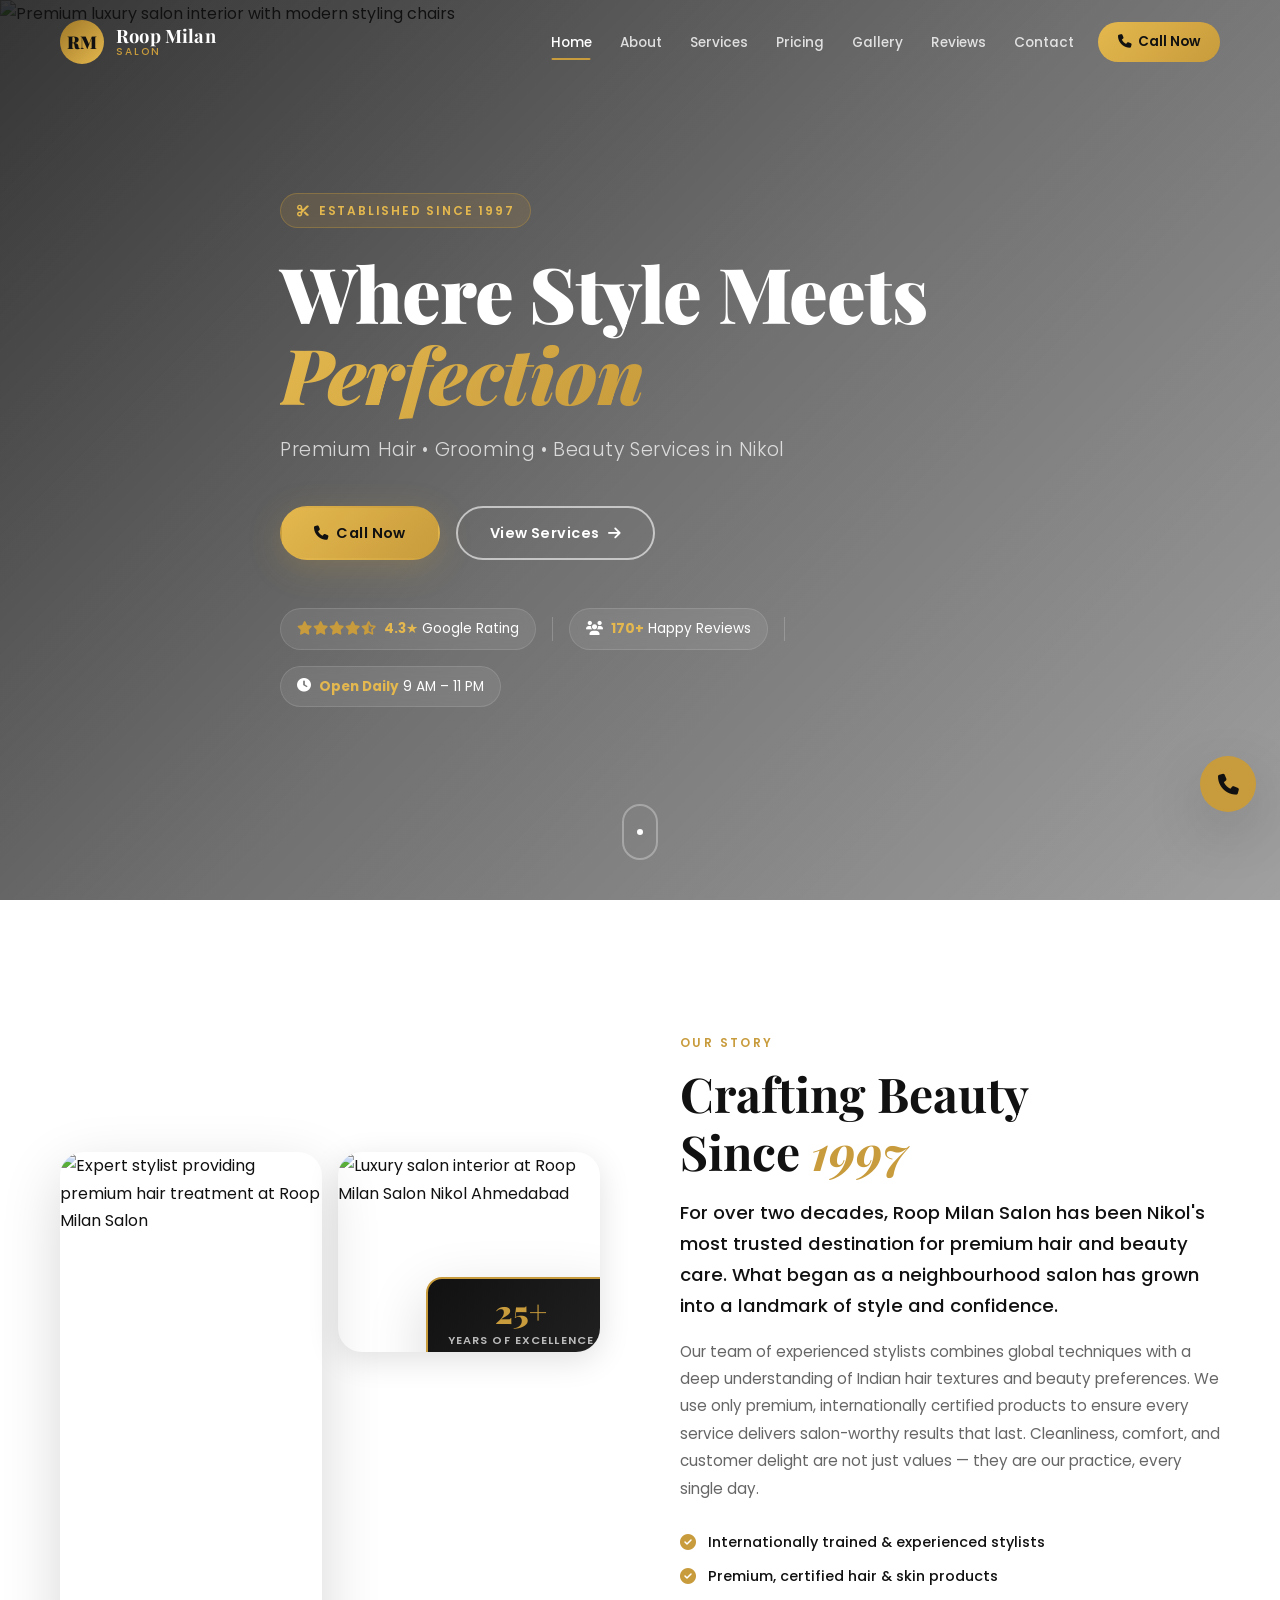
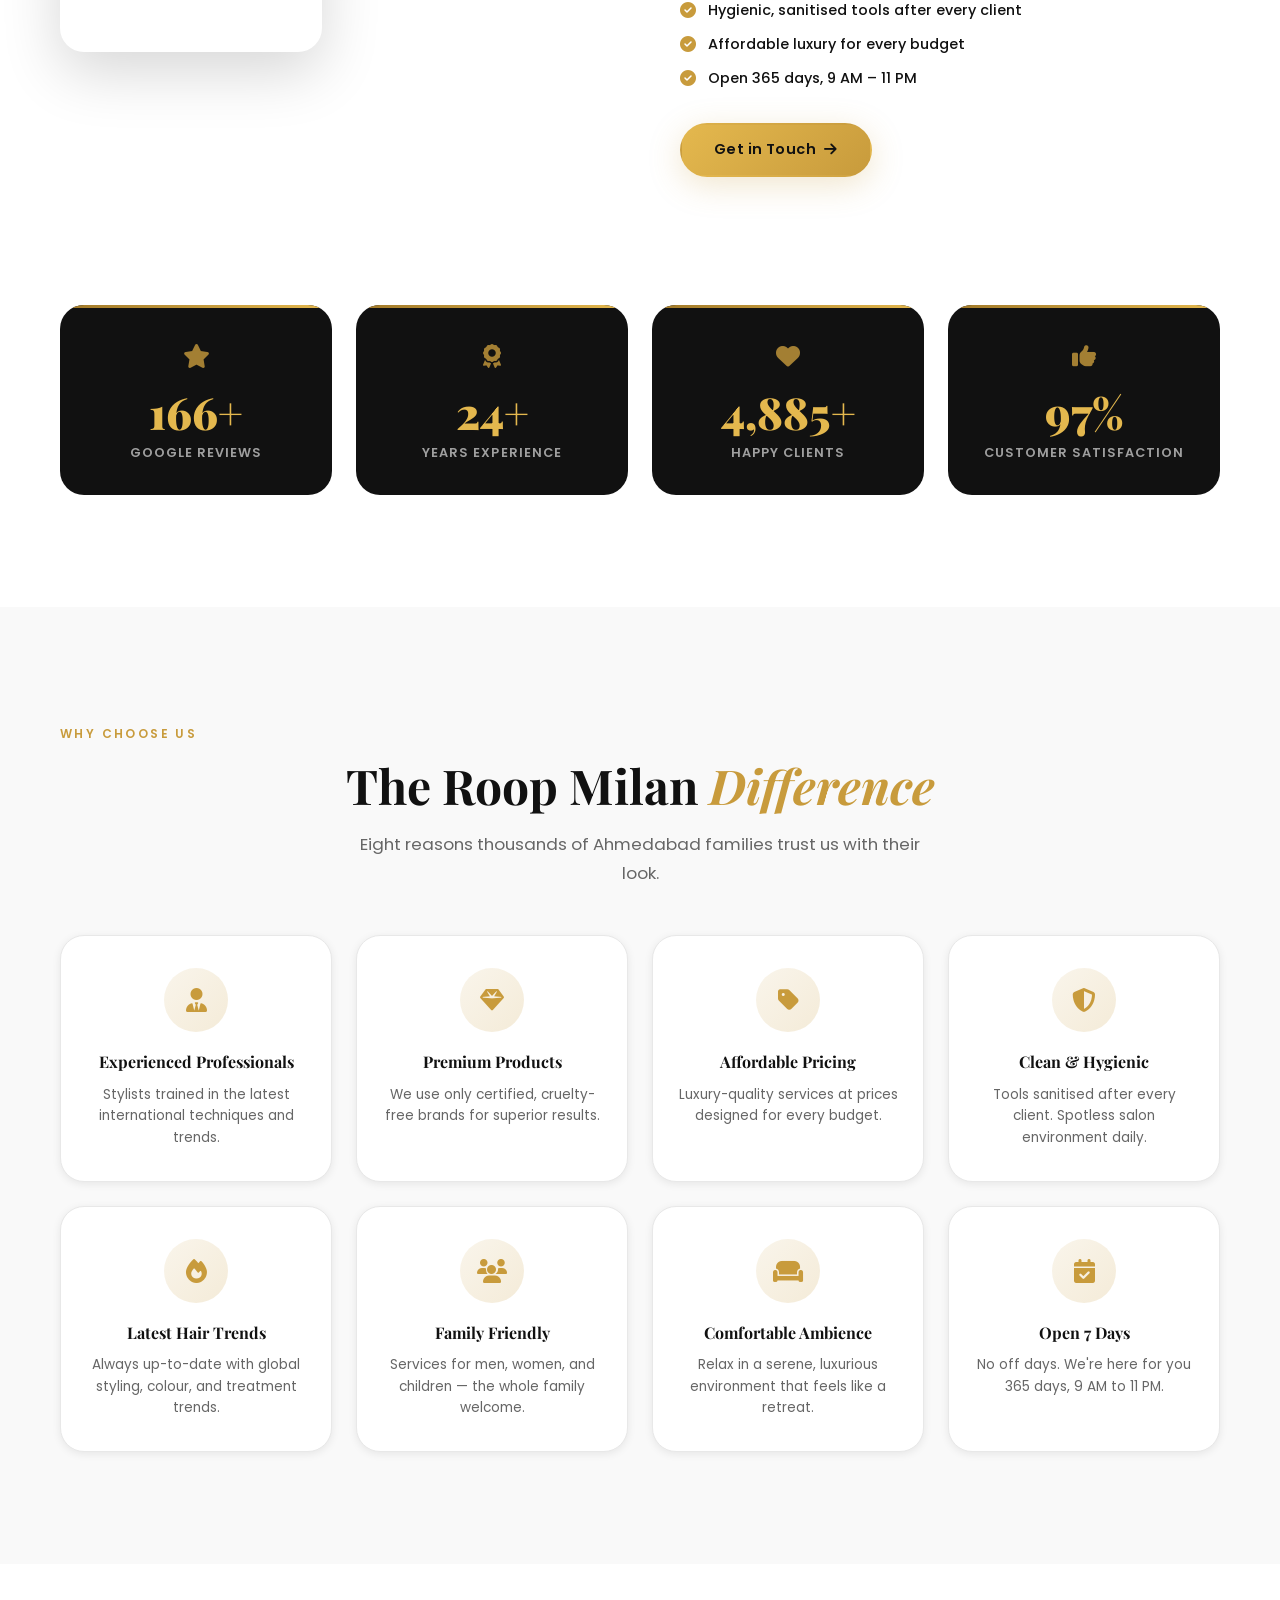
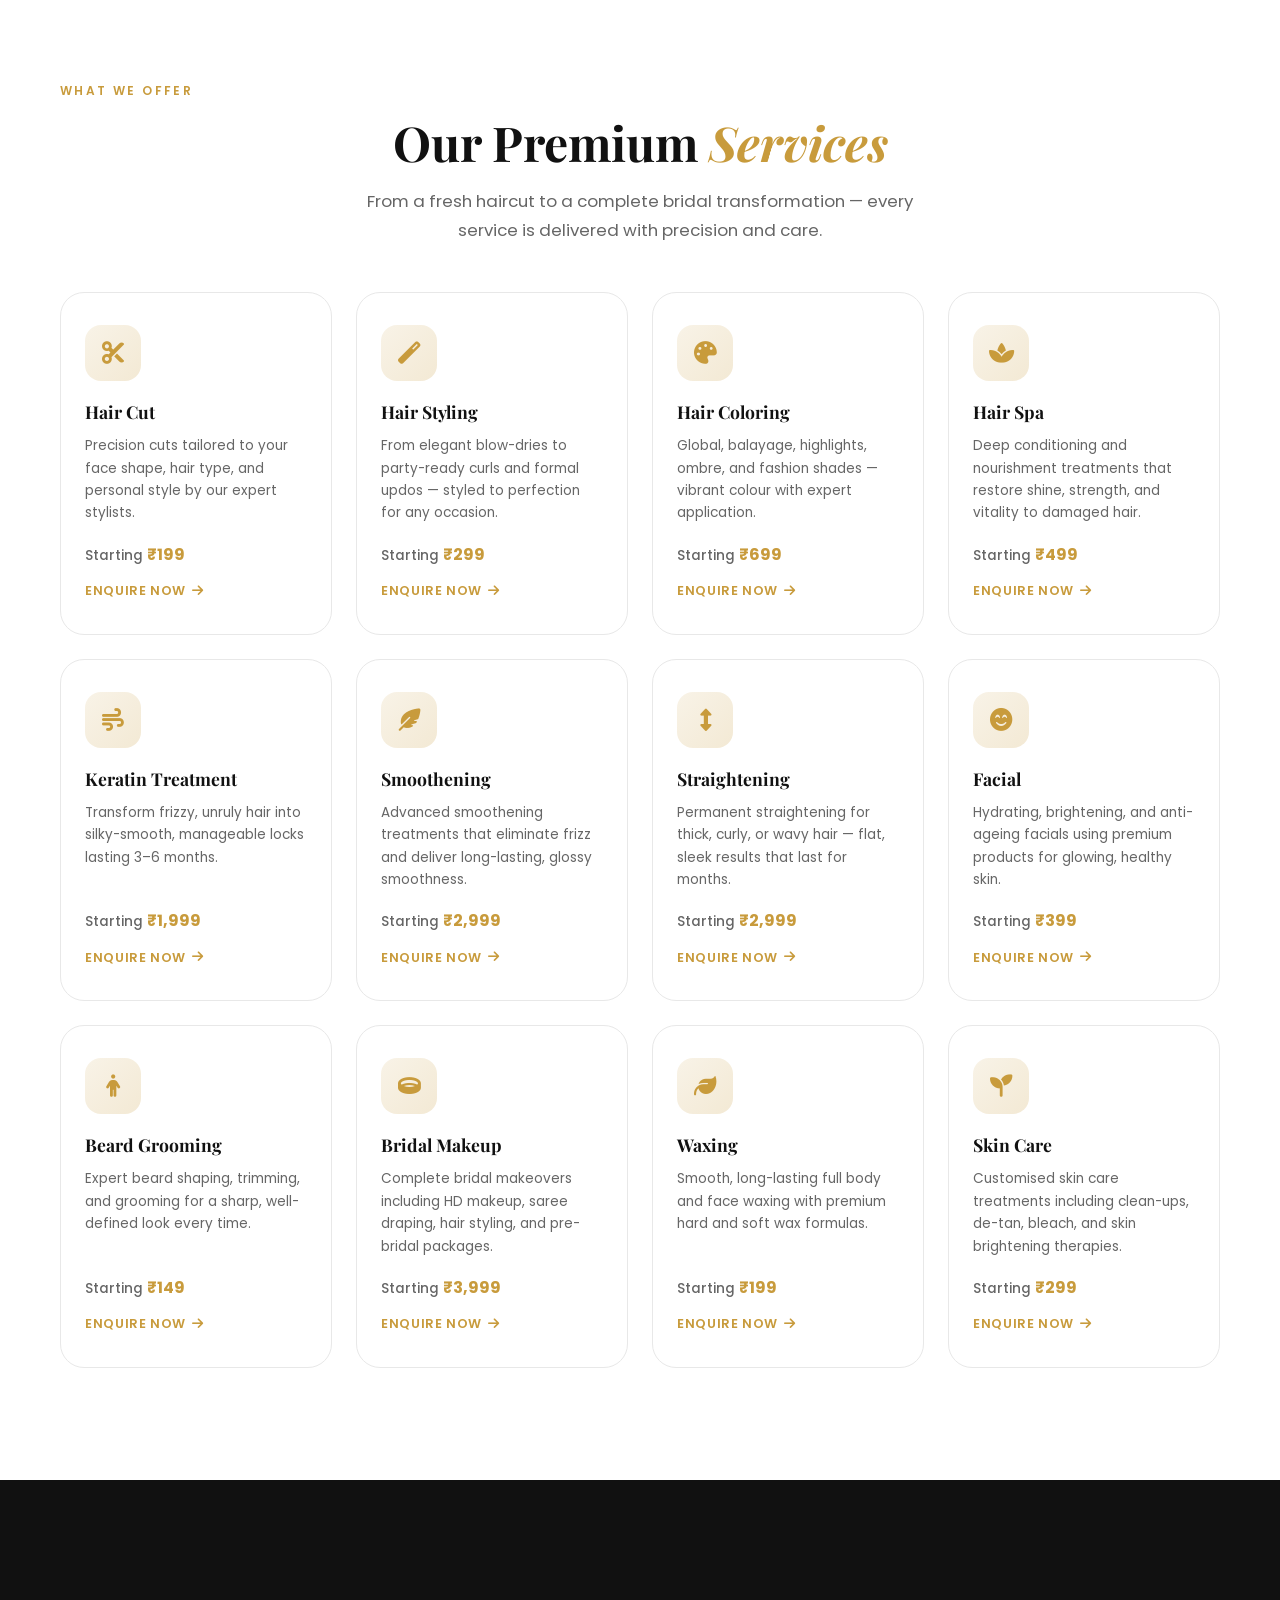
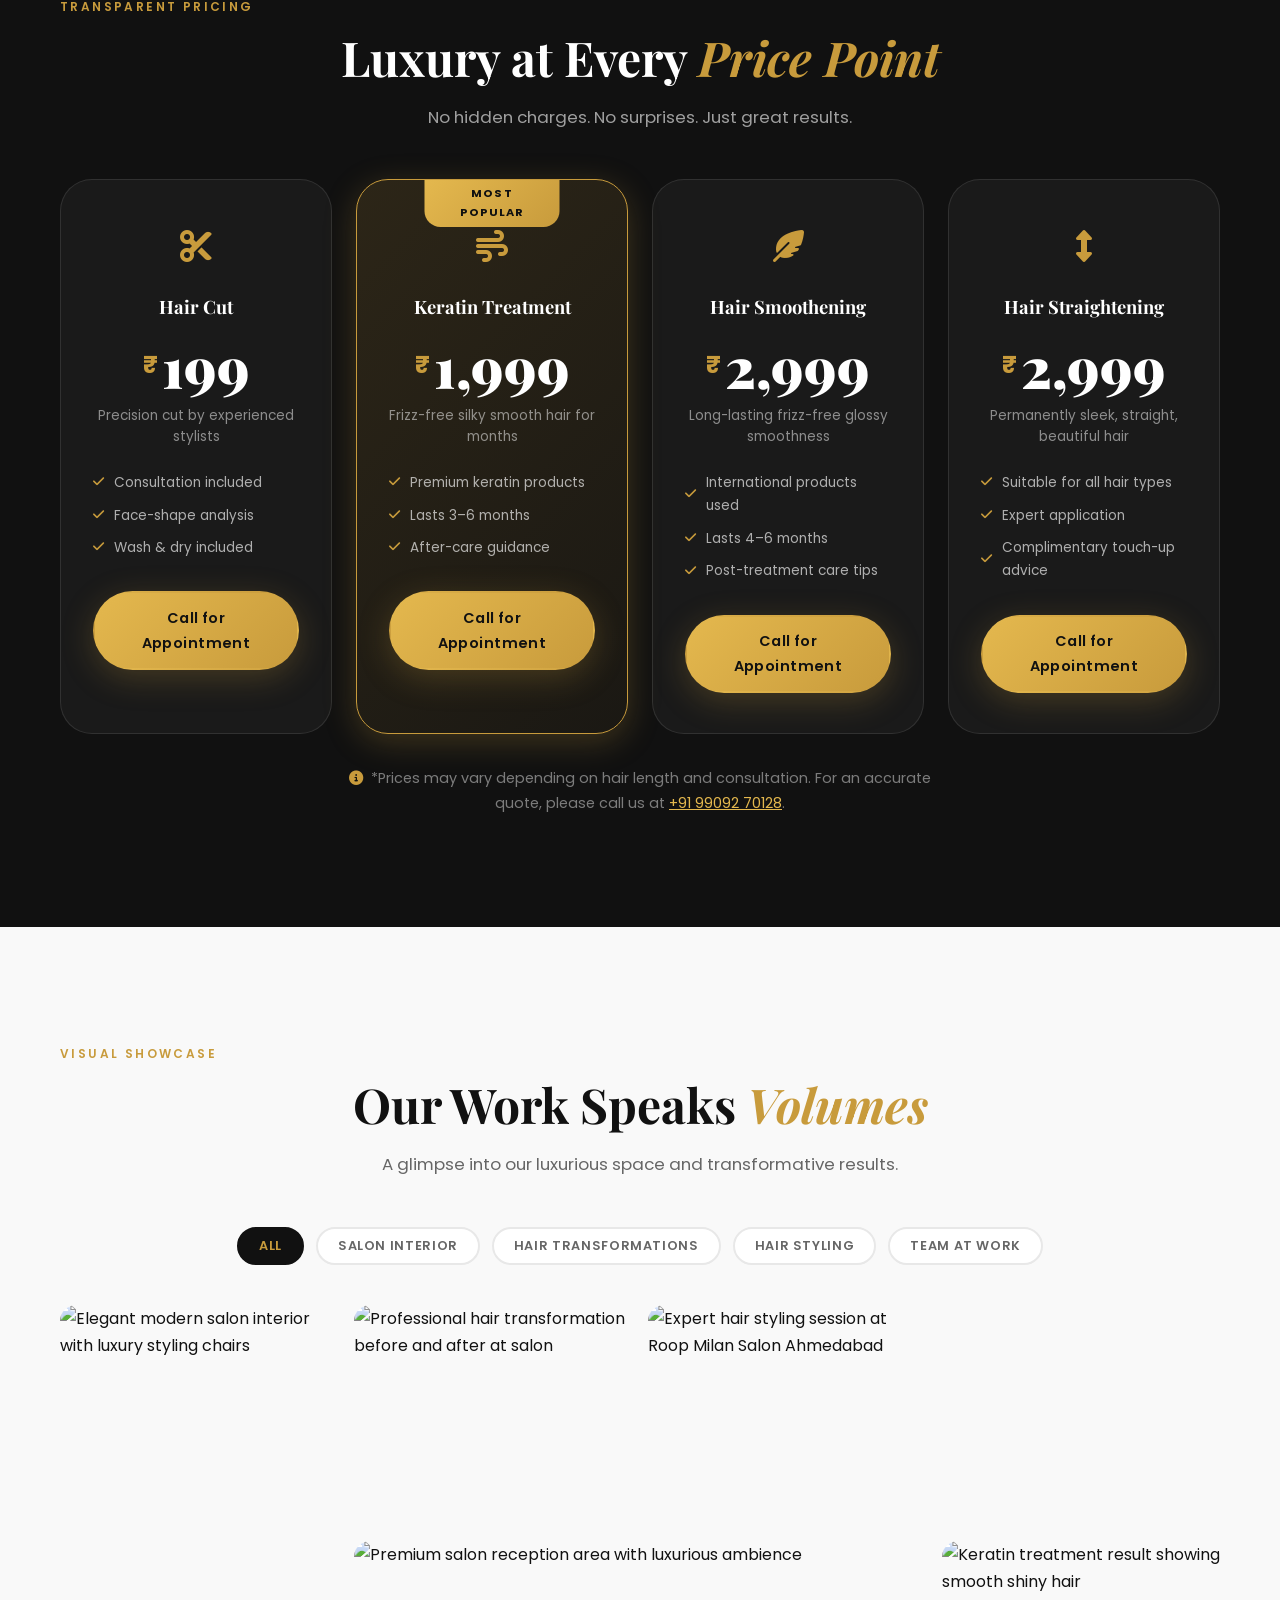
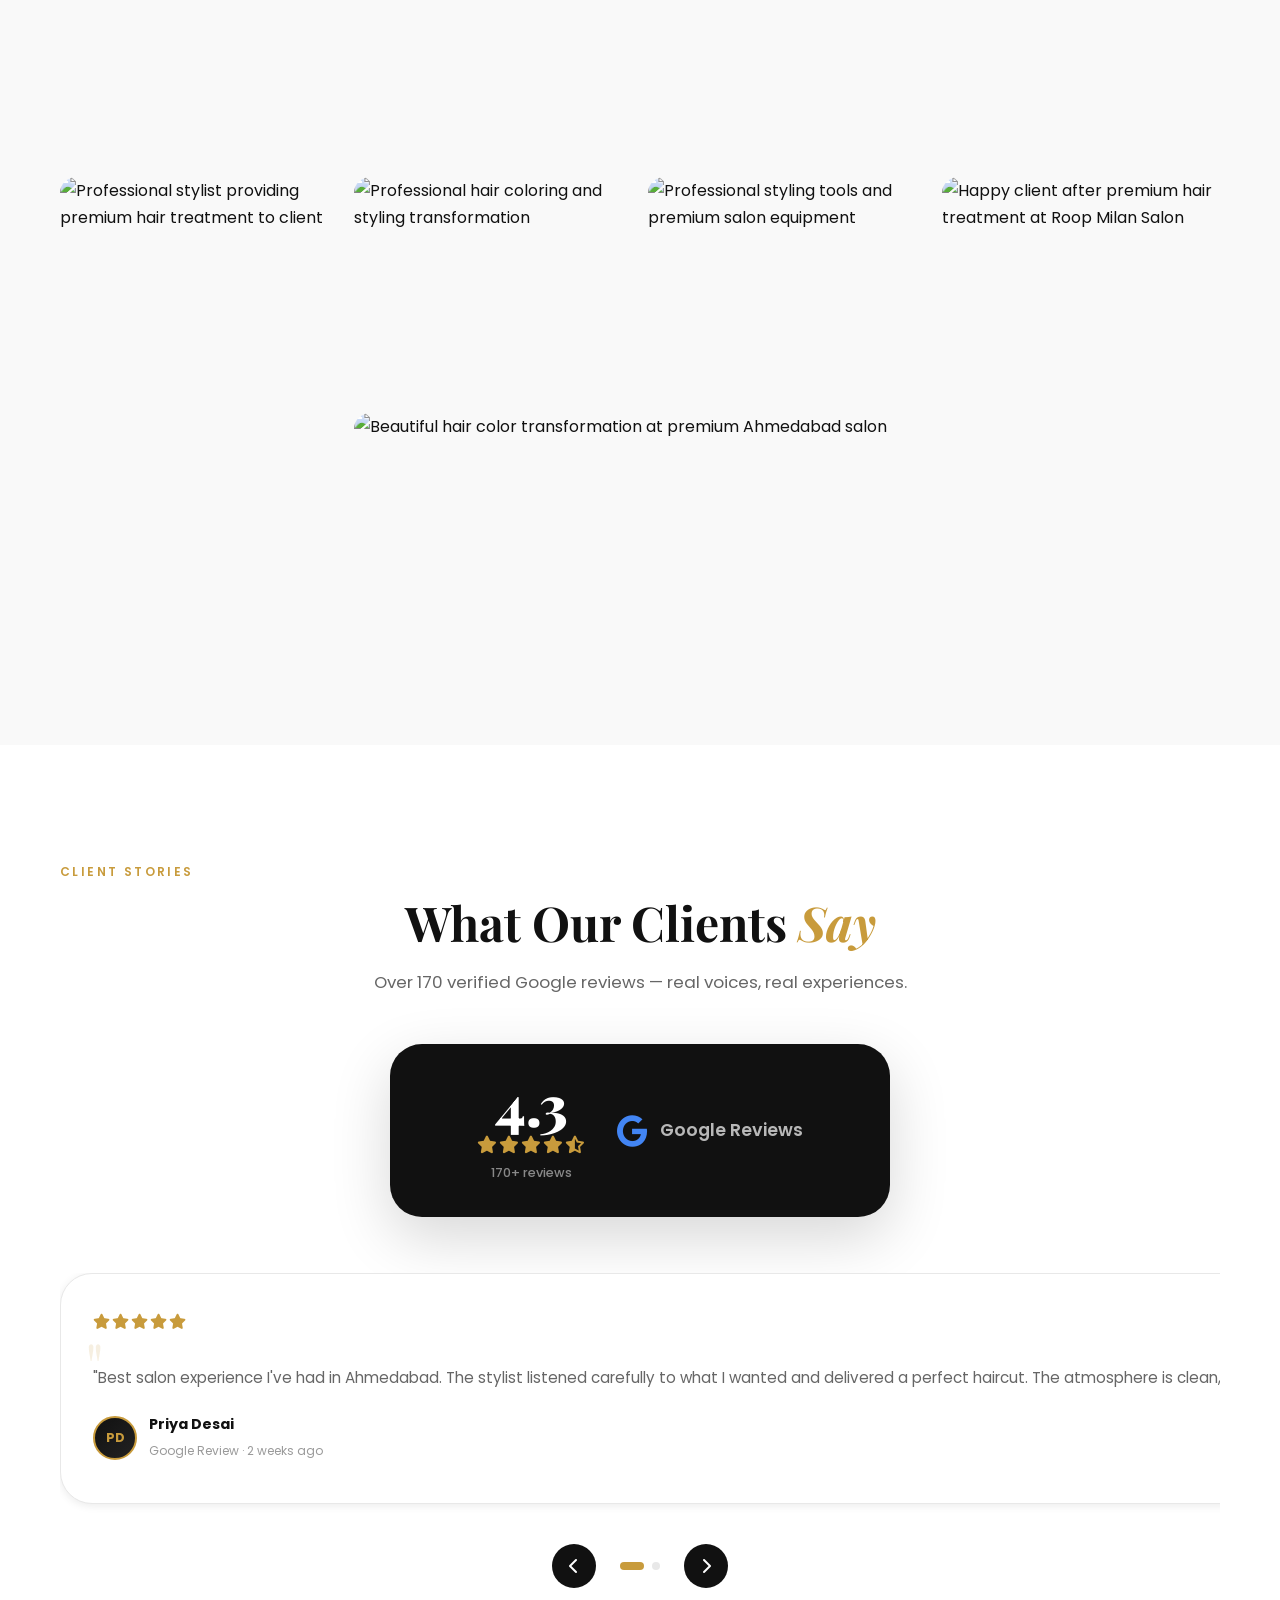
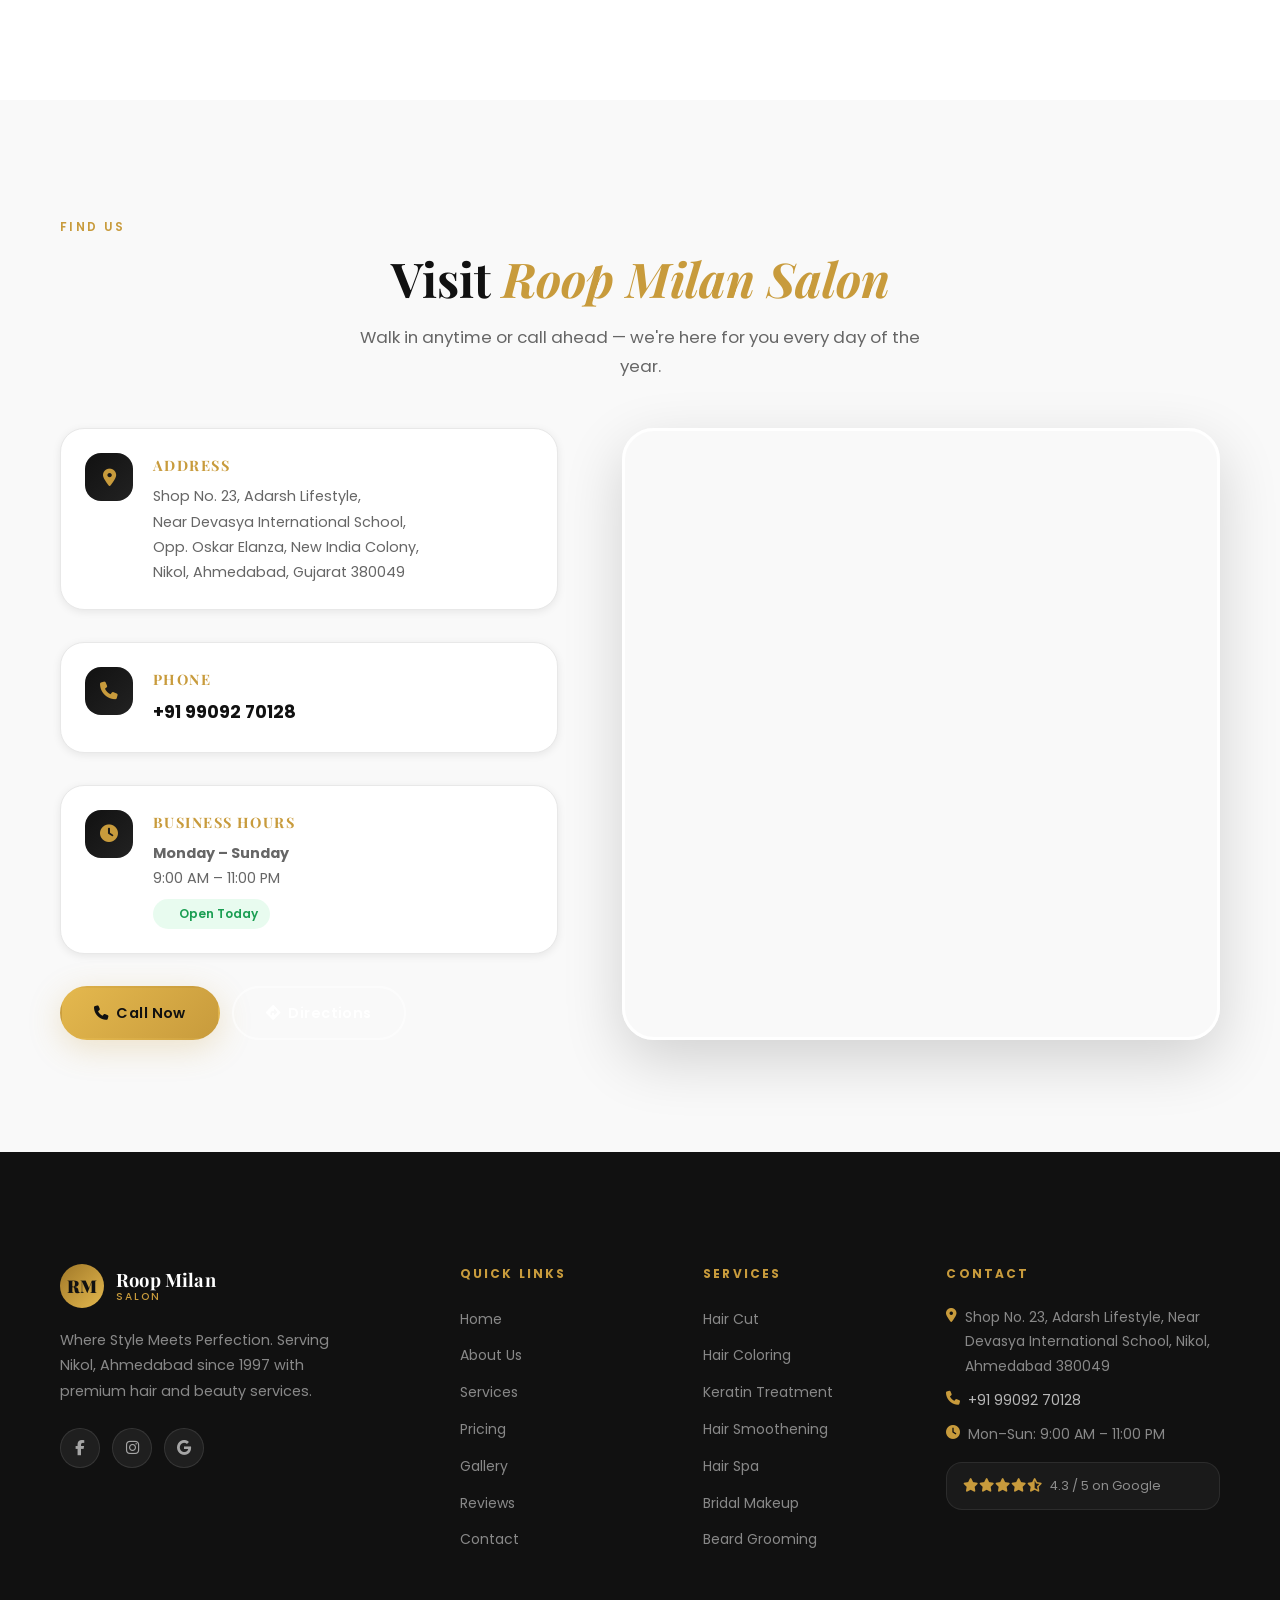
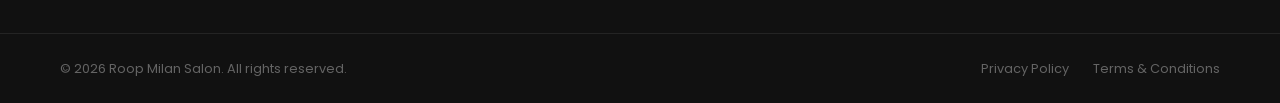
==== commit 00245235: "Add files via upload" ====
--- a/index.html
+++ b/index.html
@@ -1,1177 +1,1744 @@
-<!DOCTYPE html>
+<!doctype html>
 <html lang="en">
-<head>
-  <!-- ============================================================
+  <head>
+    <!-- ============================================================
        ROOP MILAN SALON — Premium Salon Website
        Location: Nikol, Ahmedabad, Gujarat
        ============================================================ -->
 
-  <meta charset="UTF-8" />
-  <meta name="viewport" content="width=device-width, initial-scale=1.0" />
-  <meta http-equiv="X-UA-Compatible" content="IE=edge" />
-
-  <!-- ── Primary SEO ─────────────────────────────────────────── -->
-  <title>Roop Milan Salon | Best Hair Salon in Nikol Ahmedabad</title>
-  <meta name="description" content="Roop Milan Salon – Premium hair salon in Nikol, Ahmedabad. Expert haircuts, hair coloring, keratin, smoothening, facial, bridal makeup & more. Open daily 9 AM–11 PM. Call +91 99092 70128." />
-  <meta name="keywords" content="hair salon Nikol Ahmedabad, best salon Nikol, hair cut Ahmedabad, keratin treatment Ahmedabad, hair smoothening Nikol, bridal makeup Ahmedabad, Roop Milan Salon, salon near me Nikol, hair spa Ahmedabad, beard grooming Ahmedabad" />
-  <meta name="robots" content="index, follow, max-snippet:-1, max-image-preview:large, max-video-preview:-1" />
-  <meta name="author" content="Roop Milan Salon" />
-  <meta name="geo.region" content="IN-GJ" />
-  <meta name="geo.placename" content="Nikol, Ahmedabad, Gujarat" />
-  <meta name="geo.position" content="23.0393;72.6471" />
-  <meta name="ICBM" content="23.0393, 72.6471" />
-  <link rel="canonical" href="https://www.roopmilansalon.com/" />
-
-  <!-- ── Google Site Verification ─────────────────────────────── -->
-  <meta name="google-site-verification" content="REPLACE_WITH_YOUR_GOOGLE_VERIFICATION_CODE" />
-
-  <!-- ── Open Graph ────────────────────────────────────────────── -->
-  <meta property="og:type" content="business.business" />
-  <meta property="og:title" content="Roop Milan Salon | Best Hair Salon in Nikol Ahmedabad" />
-  <meta property="og:description" content="Premium hair salon in Nikol, Ahmedabad. Expert stylists, modern equipment & affordable luxury. Open daily 9 AM–11 PM." />
-  <meta property="og:url" content="https://www.roopmilansalon.com/" />
-  <meta property="og:image" content="https://www.roopmilansalon.com/og-image.jpg" />
-  <meta property="og:image:width" content="1200" />
-  <meta property="og:image:height" content="630" />
-  <meta property="og:site_name" content="Roop Milan Salon" />
-  <meta property="og:locale" content="en_IN" />
-  <meta property="business:contact_data:street_address" content="Shop No. 23, Adarsh Lifestyle, Near Devasya International School, Opp. Oskar Elanza, New India Colony, Nikol" />
-  <meta property="business:contact_data:locality" content="Ahmedabad" />
-  <meta property="business:contact_data:region" content="Gujarat" />
-  <meta property="business:contact_data:postal_code" content="380049" />
-  <meta property="business:contact_data:country_name" content="India" />
-  <meta property="business:contact_data:phone_number" content="+919909270128" />
-
-  <!-- ── Twitter Card ──────────────────────────────────────────── -->
-  <meta name="twitter:card" content="summary_large_image" />
-  <meta name="twitter:title" content="Roop Milan Salon | Best Hair Salon in Nikol Ahmedabad" />
-  <meta name="twitter:description" content="Premium hair salon in Nikol, Ahmedabad. Expert haircuts, keratin, smoothening, bridal makeup & more." />
-  <meta name="twitter:image" content="https://www.roopmilansalon.com/og-image.jpg" />
-
-  <!-- ── Favicon ───────────────────────────────────────────────── -->
-  <link rel="icon" type="image/png" sizes="32x32" href="favicon-32x32.png" />
-  <link rel="icon" type="image/png" sizes="16x16" href="favicon-16x16.png" />
-  <link rel="apple-touch-icon" sizes="180x180" href="apple-touch-icon.png" />
-  <link rel="manifest" href="manifest.json" />
-  <meta name="msapplication-config" content="browserconfig.xml" />
-  <meta name="theme-color" content="#111111" />
-
-  <!-- ── Preconnects ───────────────────────────────────────────── -->
-  <link rel="preconnect" href="https://fonts.googleapis.com" />
-  <link rel="preconnect" href="https://fonts.gstatic.com" crossorigin />
-  <link rel="preconnect" href="https://cdnjs.cloudflare.com" />
-
-  <!-- ── Fonts ─────────────────────────────────────────────────── -->
-  <link href="https://fonts.googleapis.com/css2?family=Playfair+Display:ital,wght@0,400;0,600;0,700;0,900;1,400;1,600&family=Poppins:wght@300;400;500;600;700&display=swap" rel="stylesheet" />
-
-  <!-- ── Font Awesome ──────────────────────────────────────────── -->
-  <link rel="stylesheet" href="https://cdnjs.cloudflare.com/ajax/libs/font-awesome/6.5.1/css/all.min.css" integrity="sha512-DTOQO9RWCH3ppGqcWaEA1BIZOC6xxalwEsw9c2QQeAIftl+Vegovlnee1c9QX4TctnWMn13TZye+giMm8e2LwA==" crossorigin="anonymous" referrerpolicy="no-referrer" />
-
-  <!-- ── Stylesheet ────────────────────────────────────────────── -->
-  <link rel="stylesheet" href="style.css" />
-
-  <!-- ── JSON-LD Structured Data ──────────────────────────────── -->
-  <script type="application/ld+json">
-  {
-    "@context": "https://schema.org",
-    "@graph": [
+    <meta charset="UTF-8" />
+    <meta name="viewport" content="width=device-width, initial-scale=1.0" />
+    <meta http-equiv="X-UA-Compatible" content="IE=edge" />
+
+    <!-- ── Primary SEO ─────────────────────────────────────────── -->
+    <title>Roop Milan Salon | Best Hair Salon in Nikol Ahmedabad</title>
+    <meta
+      name="description"
+      content="Roop Milan Salon – Premium hair salon in Nikol, Ahmedabad. Expert haircuts, hair coloring, keratin, smoothening, facial, bridal makeup & more. Open daily 9 AM–11 PM. Call +91 99092 70128."
+    />
+    <meta
+      name="keywords"
+      content="hair salon Nikol Ahmedabad, best salon Nikol, hair cut Ahmedabad, keratin treatment Ahmedabad, hair smoothening Nikol, bridal makeup Ahmedabad, Roop Milan Salon, salon near me Nikol, hair spa Ahmedabad, beard grooming Ahmedabad"
+    />
+    <meta
+      name="robots"
+      content="index, follow, max-snippet:-1, max-image-preview:large, max-video-preview:-1"
+    />
+    <meta name="author" content="Roop Milan Salon" />
+    <meta name="geo.region" content="IN-GJ" />
+    <meta name="geo.placename" content="Nikol, Ahmedabad, Gujarat" />
+    <meta name="geo.position" content="23.0393;72.6471" />
+    <meta name="ICBM" content="23.0393, 72.6471" />
+    <link rel="canonical" href="https://www.roopmilansalon.com/" />
+
+    <!-- ── Google Site Verification ─────────────────────────────── -->
+    <meta
+      name="google-site-verification"
+      content="REPLACE_WITH_YOUR_GOOGLE_VERIFICATION_CODE"
+    />
+
+    <!-- ── Open Graph ────────────────────────────────────────────── -->
+    <meta property="og:type" content="business.business" />
+    <meta
+      property="og:title"
+      content="Roop Milan Salon | Best Hair Salon in Nikol Ahmedabad"
+    />
+    <meta
+      property="og:description"
+      content="Premium hair salon in Nikol, Ahmedabad. Expert stylists, modern equipment & affordable luxury. Open daily 9 AM–11 PM."
+    />
+    <meta property="og:url" content="https://www.roopmilansalon.com/" />
+    <meta
+      property="og:image"
+      content="https://www.roopmilansalon.com/og-image.jpg"
+    />
+    <meta property="og:image:width" content="1200" />
+    <meta property="og:image:height" content="630" />
+    <meta property="og:site_name" content="Roop Milan Salon" />
+    <meta property="og:locale" content="en_IN" />
+    <meta
+      property="business:contact_data:street_address"
+      content="Shop No. 23, Adarsh Lifestyle, Near Devasya International School, Opp. Oskar Elanza, New India Colony, Nikol"
+    />
+    <meta property="business:contact_data:locality" content="Ahmedabad" />
+    <meta property="business:contact_data:region" content="Gujarat" />
+    <meta property="business:contact_data:postal_code" content="380049" />
+    <meta property="business:contact_data:country_name" content="India" />
+    <meta
+      property="business:contact_data:phone_number"
+      content="+919909270128"
+    />
+
+    <!-- ── Twitter Card ──────────────────────────────────────────── -->
+    <meta name="twitter:card" content="summary_large_image" />
+    <meta
+      name="twitter:title"
+      content="Roop Milan Salon | Best Hair Salon in Nikol Ahmedabad"
+    />
+    <meta
+      name="twitter:description"
+      content="Premium hair salon in Nikol, Ahmedabad. Expert haircuts, keratin, smoothening, bridal makeup & more."
+    />
+    <meta
+      name="twitter:image"
+      content="https://www.roopmilansalon.com/og-image.jpg"
+    />
+
+    <!-- ── Favicon ───────────────────────────────────────────────── -->
+    <link rel="icon" type="image/png" sizes="32x32" href="favicon-32x32.png" />
+    <link rel="icon" type="image/png" sizes="16x16" href="favicon-16x16.png" />
+    <link rel="apple-touch-icon" sizes="180x180" href="apple-touch-icon.png" />
+    <link rel="manifest" href="manifest.json" />
+    <meta name="msapplication-config" content="browserconfig.xml" />
+    <meta name="theme-color" content="#111111" />
+
+    <!-- ── Preconnects ───────────────────────────────────────────── -->
+    <link rel="preconnect" href="https://fonts.googleapis.com" />
+    <link rel="preconnect" href="https://fonts.gstatic.com" crossorigin />
+    <link rel="preconnect" href="https://cdnjs.cloudflare.com" />
+
+    <!-- ── Fonts ─────────────────────────────────────────────────── -->
+    <link
+      href="https://fonts.googleapis.com/css2?family=Playfair+Display:ital,wght@0,400;0,600;0,700;0,900;1,400;1,600&family=Poppins:wght@300;400;500;600;700&display=swap"
+      rel="stylesheet"
+    />
+
+    <!-- ── Font Awesome ──────────────────────────────────────────── -->
+    <link
+      rel="stylesheet"
+      href="https://cdnjs.cloudflare.com/ajax/libs/font-awesome/6.5.1/css/all.min.css"
+      integrity="sha512-DTOQO9RWCH3ppGqcWaEA1BIZOC6xxalwEsw9c2QQeAIftl+Vegovlnee1c9QX4TctnWMn13TZye+giMm8e2LwA=="
+      crossorigin="anonymous"
+      referrerpolicy="no-referrer"
+    />
+
+    <!-- ── Stylesheet ────────────────────────────────────────────── -->
+    <link rel="stylesheet" href="style.css" />
+
+    <!-- ── JSON-LD Structured Data ──────────────────────────────── -->
+    <script type="application/ld+json">
       {
-        "@type": "HairSalon",
-        "@id": "https://www.roopmilansalon.com/#salon",
-        "name": "Roop Milan Salon",
-        "description": "Premium hair salon in Nikol, Ahmedabad offering expert haircuts, hair coloring, keratin, smoothening, facial, bridal makeup and grooming services.",
-        "url": "https://www.roopmilansalon.com/",
-        "telephone": "+919909270128",
-        "priceRange": "₹₹",
-        "currenciesAccepted": "INR",
-        "paymentAccepted": "Cash, UPI",
-        "foundingDate": "1997",
-        "image": "https://www.roopmilansalon.com/og-image.jpg",
-        "logo": "https://www.roopmilansalon.com/logo.png",
-        "address": {
-          "@type": "PostalAddress",
-          "streetAddress": "Shop No. 23, Adarsh Lifestyle, Near Devasya International School, Opp. Oskar Elanza, New India Colony",
-          "addressLocality": "Nikol",
-          "addressRegion": "Gujarat",
-          "postalCode": "380049",
-          "addressCountry": "IN"
-        },
-        "geo": {
-          "@type": "GeoCoordinates",
-          "latitude": 23.0393,
-          "longitude": 72.6471
-        },
-        "openingHoursSpecification": [
+        "@context": "https://schema.org",
+        "@graph": [
           {
-            "@type": "OpeningHoursSpecification",
-            "dayOfWeek": ["Monday","Tuesday","Wednesday","Thursday","Friday","Saturday","Sunday"],
-            "opens": "09:00",
-            "closes": "23:00"
-          }
-        ],
-        "aggregateRating": {
-          "@type": "AggregateRating",
-          "ratingValue": "4.3",
-          "reviewCount": "170",
-          "bestRating": "5",
-          "worstRating": "1"
-        },
-        "hasMap": "https://maps.google.com/?q=Roop+Milan+Salon+Nikol+Ahmedabad",
-        "sameAs": [
-          "https://www.facebook.com/roopmilansalon",
-          "https://www.instagram.com/roopmilansalon"
-        ]
-      },
-      {
-        "@type": "BreadcrumbList",
-        "itemListElement": [
-          {"@type":"ListItem","position":1,"name":"Home","item":"https://www.roopmilansalon.com/"},
-          {"@type":"ListItem","position":2,"name":"Services","item":"https://www.roopmilansalon.com/#services"},
-          {"@type":"ListItem","position":3,"name":"Pricing","item":"https://www.roopmilansalon.com/#pricing"},
-          {"@type":"ListItem","position":4,"name":"Contact","item":"https://www.roopmilansalon.com/#contact"}
-        ]
-      },
-      {
-        "@type": "FAQPage",
-        "mainEntity": [
-          {
-            "@type": "Question",
-            "name": "What are the timings of Roop Milan Salon?",
-            "acceptedAnswer": {"@type": "Answer","text": "Roop Milan Salon is open daily from 9:00 AM to 11:00 PM, including weekends and public holidays."}
+            "@type": "HairSalon",
+            "@id": "https://www.roopmilansalon.com/#salon",
+            "name": "Roop Milan Salon",
+            "description": "Premium hair salon in Nikol, Ahmedabad offering expert haircuts, hair coloring, keratin, smoothening, facial, bridal makeup and grooming services.",
+            "url": "https://www.roopmilansalon.com/",
+            "telephone": "+919909270128",
+            "priceRange": "₹₹",
+            "currenciesAccepted": "INR",
+            "paymentAccepted": "Cash, UPI",
+            "foundingDate": "1997",
+            "image": "https://www.roopmilansalon.com/og-image.jpg",
+            "logo": "https://www.roopmilansalon.com/logo.png",
+            "address": {
+              "@type": "PostalAddress",
+              "streetAddress": "Shop No. 23, Adarsh Lifestyle, Near Devasya International School, Opp. Oskar Elanza, New India Colony",
+              "addressLocality": "Nikol",
+              "addressRegion": "Gujarat",
+              "postalCode": "380049",
+              "addressCountry": "IN"
+            },
+            "geo": {
+              "@type": "GeoCoordinates",
+              "latitude": 23.0393,
+              "longitude": 72.6471
+            },
+            "openingHoursSpecification": [
+              {
+                "@type": "OpeningHoursSpecification",
+                "dayOfWeek": [
+                  "Monday",
+                  "Tuesday",
+                  "Wednesday",
+                  "Thursday",
+                  "Friday",
+                  "Saturday",
+                  "Sunday"
+                ],
+                "opens": "09:00",
+                "closes": "23:00"
+              }
+            ],
+            "aggregateRating": {
+              "@type": "AggregateRating",
+              "ratingValue": "4.3",
+              "reviewCount": "170",
+              "bestRating": "5",
+              "worstRating": "1"
+            },
+            "hasMap": "https://maps.google.com/?q=Roop+Milan+Salon+Nikol+Ahmedabad",
+            "sameAs": [
+              "https://www.facebook.com/roopmilansalon",
+              "https://www.instagram.com/roopmilansalon"
+            ]
           },
           {
-            "@type": "Question",
-            "name": "Where is Roop Milan Salon located?",
-            "acceptedAnswer": {"@type": "Answer","text": "Roop Milan Salon is located at Shop No. 23, Adarsh Lifestyle, Near Devasya International School, Opp. Oskar Elanza, New India Colony, Nikol, Ahmedabad, Gujarat 380049."}
+            "@type": "BreadcrumbList",
+            "itemListElement": [
+              {
+                "@type": "ListItem",
+                "position": 1,
+                "name": "Home",
+                "item": "https://www.roopmilansalon.com/"
+              },
+              {
+                "@type": "ListItem",
+                "position": 2,
+                "name": "Services",
+                "item": "https://www.roopmilansalon.com/#services"
+              },
+              {
+                "@type": "ListItem",
+                "position": 3,
+                "name": "Pricing",
+                "item": "https://www.roopmilansalon.com/#pricing"
+              },
+              {
+                "@type": "ListItem",
+                "position": 4,
+                "name": "Contact",
+                "item": "https://www.roopmilansalon.com/#contact"
+              }
+            ]
           },
           {
-            "@type": "Question",
-            "name": "What services does Roop Milan Salon offer?",
-            "acceptedAnswer": {"@type": "Answer","text": "We offer haircuts, hair styling, hair coloring, keratin treatment, smoothening, straightening, hair spa, facials, beard grooming, bridal makeup, waxing, and skin care."}
-          },
-          {
-            "@type": "Question",
-            "name": "How much does a haircut cost at Roop Milan Salon?",
-            "acceptedAnswer": {"@type": "Answer","text": "A haircut starts from ₹199. Prices may vary depending on hair length and consultation."}
-          },
-          {
-            "@type": "Question",
-            "name": "How can I contact Roop Milan Salon?",
-            "acceptedAnswer": {"@type": "Answer","text": "You can call us at +91 99092 70128. We are open daily 9 AM to 11 PM."}
+            "@type": "FAQPage",
+            "mainEntity": [
+              {
+                "@type": "Question",
+                "name": "What are the timings of Roop Milan Salon?",
+                "acceptedAnswer": {
+                  "@type": "Answer",
+                  "text": "Roop Milan Salon is open daily from 9:00 AM to 11:00 PM, including weekends and public holidays."
+                }
+              },
+              {
+                "@type": "Question",
+                "name": "Where is Roop Milan Salon located?",
+                "acceptedAnswer": {
+                  "@type": "Answer",
+                  "text": "Roop Milan Salon is located at Shop No. 23, Adarsh Lifestyle, Near Devasya International School, Opp. Oskar Elanza, New India Colony, Nikol, Ahmedabad, Gujarat 380049."
+                }
+              },
+              {
+                "@type": "Question",
+                "name": "What services does Roop Milan Salon offer?",
+                "acceptedAnswer": {
+                  "@type": "Answer",
+                  "text": "We offer haircuts, hair styling, hair coloring, keratin treatment, smoothening, straightening, hair spa, facials, beard grooming, bridal makeup, waxing, and skin care."
+                }
+              },
+              {
+                "@type": "Question",
+                "name": "How much does a haircut cost at Roop Milan Salon?",
+                "acceptedAnswer": {
+                  "@type": "Answer",
+                  "text": "A haircut starts from ₹199. Prices may vary depending on hair length and consultation."
+                }
+              },
+              {
+                "@type": "Question",
+                "name": "How can I contact Roop Milan Salon?",
+                "acceptedAnswer": {
+                  "@type": "Answer",
+                  "text": "You can call us at +91 99092 70128. We are open daily 9 AM to 11 PM."
+                }
+              }
+            ]
           }
         ]
       }
-    ]
-  }
-  </script>
-</head>
-
-<body>
-
-  <!-- ============================================================
+    </script>
+  </head>
+
+  <body>
+    <!-- ============================================================
        PAGE PRELOADER
        ============================================================ -->
-  <div id="preloader" aria-hidden="true" role="presentation">
-    <div class="preloader-inner">
-      <div class="preloader-logo">
-        <span class="preloader-r">R</span>
-        <span class="preloader-m">M</span>
+    <div id="preloader" aria-hidden="true" role="presentation">
+      <div class="preloader-inner">
+        <div class="preloader-logo">
+          <span class="preloader-r">R</span>
+          <span class="preloader-m">M</span>
+        </div>
+        <div class="preloader-bar"><div class="preloader-fill"></div></div>
       </div>
-      <div class="preloader-bar"><div class="preloader-fill"></div></div>
     </div>
-  </div>
-
-  <!-- ============================================================
+
+    <!-- ============================================================
        FLOATING ACTION BUTTONS
        ============================================================ -->
-  <a href="tel:+919909270128" class="fab-btn fab-call" aria-label="Call Roop Milan Salon">
-    <i class="fas fa-phone" aria-hidden="true"></i>
-    <span class="fab-tooltip">Call Us</span>
-  </a>
-
-  <button class="fab-btn fab-top" id="backToTop" aria-label="Back to top" title="Back to top">
-    <i class="fas fa-chevron-up" aria-hidden="true"></i>
-  </button>
-
-  <!-- ============================================================
+    <a
+      href="tel:+919909270128"
+      class="fab-btn fab-call"
+      aria-label="Call Roop Milan Salon"
+    >
+      <i class="fas fa-phone" aria-hidden="true"></i>
+      <span class="fab-tooltip">Call Us</span>
+    </a>
+
+    <button
+      class="fab-btn fab-top"
+      id="backToTop"
+      aria-label="Back to top"
+      title="Back to top"
+    >
+      <i class="fas fa-chevron-up" aria-hidden="true"></i>
+    </button>
+
+    <!-- ============================================================
        NAVIGATION
        ============================================================ -->
-  <header id="navbar" role="banner">
-    <nav class="nav-container" aria-label="Main navigation">
-
-      <a href="#home" class="nav-logo" aria-label="Roop Milan Salon — Home">
-        <div class="logo-mark">
-          <span class="logo-initials">RM</span>
-        </div>
-        <div class="logo-text">
-          <span class="logo-primary">Roop Milan</span>
-          <span class="logo-secondary">Salon</span>
-        </div>
-      </a>
-
-      <ul class="nav-links" role="list" id="navLinks">
-        <li><a href="#home" class="nav-link active">Home</a></li>
-        <li><a href="#about" class="nav-link">About</a></li>
-        <li><a href="#services" class="nav-link">Services</a></li>
-        <li><a href="#pricing" class="nav-link">Pricing</a></li>
-        <li><a href="#gallery" class="nav-link">Gallery</a></li>
-        <li><a href="#reviews" class="nav-link">Reviews</a></li>
-        <li><a href="#contact" class="nav-link">Contact</a></li>
-        <li>
-          <a href="tel:+919909270128" class="nav-cta" aria-label="Call us now">
-            <i class="fas fa-phone" aria-hidden="true"></i> Call Now
-          </a>
-        </li>
-      </ul>
-
-      <button class="hamburger" id="hamburger" aria-label="Toggle menu" aria-expanded="false" aria-controls="navLinks">
-        <span class="ham-line"></span>
-        <span class="ham-line"></span>
-        <span class="ham-line"></span>
-      </button>
-
-    </nav>
-  </header>
-
-  <main>
-
-    <!-- ============================================================
+    <header id="navbar" role="banner">
+      <nav class="nav-container" aria-label="Main navigation">
+        <a href="#home" class="nav-logo" aria-label="Roop Milan Salon — Home">
+          <div class="logo-mark">
+            <span class="logo-initials">RM</span>
+          </div>
+          <div class="logo-text">
+            <span class="logo-primary">Roop Milan</span>
+            <span class="logo-secondary">Salon</span>
+          </div>
+        </a>
+
+        <ul class="nav-links" role="list" id="navLinks">
+          <li><a href="#home" class="nav-link active">Home</a></li>
+          <li><a href="#about" class="nav-link">About</a></li>
+          <li><a href="#services" class="nav-link">Services</a></li>
+          <li><a href="#pricing" class="nav-link">Pricing</a></li>
+          <li><a href="#gallery" class="nav-link">Gallery</a></li>
+          <li><a href="#reviews" class="nav-link">Reviews</a></li>
+          <li><a href="#contact" class="nav-link">Contact</a></li>
+          <li>
+            <a
+              href="tel:+919909270128"
+              class="nav-cta"
+              aria-label="Call us now"
+            >
+              <i class="fas fa-phone" aria-hidden="true"></i> Call Now
+            </a>
+          </li>
+        </ul>
+
+        <button
+          class="hamburger"
+          id="hamburger"
+          aria-label="Toggle menu"
+          aria-expanded="false"
+          aria-controls="navLinks"
+        >
+          <span class="ham-line"></span>
+          <span class="ham-line"></span>
+          <span class="ham-line"></span>
+        </button>
+      </nav>
+    </header>
+
+    <main>
+      <!-- ============================================================
          HERO SECTION
          ============================================================ -->
-    <section id="home" class="hero" aria-label="Hero section">
-      <div class="hero-bg" aria-hidden="true">
-        <img
-          src="https://images.unsplash.com/photo-1521590832167-7bcbfaa6381f?w=1920&q=80"
-          alt="Premium luxury salon interior with modern styling chairs"
-          class="hero-img"
-          fetchpriority="high"
-          width="1920"
-          height="1080"
-        />
-        <div class="hero-overlay" aria-hidden="true"></div>
+      <section id="home" class="hero" aria-label="Hero section">
+        <div class="hero-bg" aria-hidden="true">
+          <img
+            src="https://images.unsplash.com/photo-1521590832167-7bcbfaa6381f?w=1920&q=80"
+            alt="Premium luxury salon interior with modern styling chairs"
+            class="hero-img"
+            fetchpriority="high"
+            width="1920"
+            height="1080"
+          />
+          <div class="hero-overlay" aria-hidden="true"></div>
+        </div>
+
+        <div class="hero-content container">
+          <div class="hero-badge reveal-up">
+            <i class="fas fa-scissors" aria-hidden="true"></i>
+            <span>Established Since 1997</span>
+          </div>
+
+          <h1 class="hero-headline reveal-up">
+            Where Style Meets<br />
+            <em>Perfection</em>
+          </h1>
+
+          <p class="hero-sub reveal-up">
+            Premium Hair &bull; Grooming &bull; Beauty Services in Nikol
+          </p>
+
+          <div class="hero-actions reveal-up">
+            <a href="tel:+919909270128" class="btn btn-gold">
+              <i class="fas fa-phone" aria-hidden="true"></i> Call Now
+            </a>
+            <a href="#services" class="btn btn-outline">
+              View Services
+              <i class="fas fa-arrow-right" aria-hidden="true"></i>
+            </a>
+          </div>
+
+          <div class="hero-trust reveal-up" aria-label="Trust indicators">
+            <div class="trust-pill">
+              <div class="trust-stars" aria-label="4.3 star rating">
+                <i class="fas fa-star" aria-hidden="true"></i>
+                <i class="fas fa-star" aria-hidden="true"></i>
+                <i class="fas fa-star" aria-hidden="true"></i>
+                <i class="fas fa-star" aria-hidden="true"></i>
+                <i class="fas fa-star-half-alt" aria-hidden="true"></i>
+              </div>
+              <span class="trust-label"
+                ><strong>4.3★</strong> Google Rating</span
+              >
+            </div>
+            <div class="trust-divider" aria-hidden="true"></div>
+            <div class="trust-pill">
+              <i class="fas fa-users" aria-hidden="true"></i>
+              <span class="trust-label"
+                ><strong>170+</strong> Happy Reviews</span
+              >
+            </div>
+            <div class="trust-divider" aria-hidden="true"></div>
+            <div class="trust-pill">
+              <i class="fas fa-clock" aria-hidden="true"></i>
+              <span class="trust-label"
+                ><strong>Open Daily</strong> 9 AM – 11 PM</span
+              >
+            </div>
+          </div>
+        </div>
+
+        <a
+          href="#about"
+          class="hero-scroll"
+          aria-label="Scroll to about section"
+        >
+          <span class="scroll-dot"></span>
+        </a>
+      </section>
+
+      <!-- ============================================================
+         ABOUT SECTION
+         ============================================================ -->
+      <section id="about" class="section about" aria-labelledby="about-title">
+        <div class="container">
+          <div class="about-grid">
+            <!-- Images -->
+            <div class="about-images" aria-hidden="true">
+              <div class="about-img-main reveal-left">
+                <img
+                  src="https://images.unsplash.com/photo-1560066984-138dadb4c035?w=700&q=80"
+                  alt="Expert stylist providing premium hair treatment at Roop Milan Salon"
+                  loading="lazy"
+                  width="700"
+                  height="900"
+                />
+              </div>
+              <div class="about-img-accent reveal-left">
+                <img
+                  src="https://images.unsplash.com/photo-1522337360788-8b13dee7a37e?w=400&q=80"
+                  alt="Luxury salon interior at Roop Milan Salon Nikol Ahmedabad"
+                  loading="lazy"
+                  width="400"
+                  height="400"
+                />
+                <div class="about-badge-float">
+                  <span class="badge-num">25+</span>
+                  <span class="badge-txt">Years of Excellence</span>
+                </div>
+              </div>
+            </div>
+
+            <!-- Content -->
+            <div class="about-content">
+              <div class="section-eyebrow reveal-up">Our Story</div>
+              <h2 id="about-title" class="section-title reveal-up">
+                Crafting Beauty<br />Since <em>1997</em>
+              </h2>
+              <p class="about-lead reveal-up">
+                For over two decades, Roop Milan Salon has been Nikol's most
+                trusted destination for premium hair and beauty care. What began
+                as a neighbourhood salon has grown into a landmark of style and
+                confidence.
+              </p>
+              <p class="about-body reveal-up">
+                Our team of experienced stylists combines global techniques with
+                a deep understanding of Indian hair textures and beauty
+                preferences. We use only premium, internationally certified
+                products to ensure every service delivers salon-worthy results
+                that last. Cleanliness, comfort, and customer delight are not
+                just values — they are our practice, every single day.
+              </p>
+
+              <ul
+                class="about-features reveal-up"
+                aria-label="Salon highlights"
+              >
+                <li>
+                  <i class="fas fa-check-circle" aria-hidden="true"></i>
+                  Internationally trained & experienced stylists
+                </li>
+                <li>
+                  <i class="fas fa-check-circle" aria-hidden="true"></i>
+                  Premium, certified hair & skin products
+                </li>
+                <li>
+                  <i class="fas fa-check-circle" aria-hidden="true"></i>
+                  Hygienic, sanitised tools after every client
+                </li>
+                <li>
+                  <i class="fas fa-check-circle" aria-hidden="true"></i>
+                  Affordable luxury for every budget
+                </li>
+                <li>
+                  <i class="fas fa-check-circle" aria-hidden="true"></i> Open
+                  365 days, 9 AM – 11 PM
+                </li>
+              </ul>
+
+              <a href="#contact" class="btn btn-gold reveal-up">
+                Get in Touch
+                <i class="fas fa-arrow-right" aria-hidden="true"></i>
+              </a>
+            </div>
+          </div>
+
+          <!-- Stats -->
+          <div class="stats-grid" aria-label="Salon statistics">
+            <div class="stat-card reveal-up">
+              <div class="stat-icon">
+                <i class="fas fa-star" aria-hidden="true"></i>
+              </div>
+              <div class="stat-num" data-target="170" data-suffix="+">0</div>
+              <div class="stat-label">Google Reviews</div>
+            </div>
+            <div class="stat-card reveal-up">
+              <div class="stat-icon">
+                <i class="fas fa-award" aria-hidden="true"></i>
+              </div>
+              <div class="stat-num" data-target="25" data-suffix="+">0</div>
+              <div class="stat-label">Years Experience</div>
+            </div>
+            <div class="stat-card reveal-up">
+              <div class="stat-icon">
+                <i class="fas fa-heart" aria-hidden="true"></i>
+              </div>
+              <div class="stat-num" data-target="5000" data-suffix="+">0</div>
+              <div class="stat-label">Happy Clients</div>
+            </div>
+            <div class="stat-card reveal-up">
+              <div class="stat-icon">
+                <i class="fas fa-thumbs-up" aria-hidden="true"></i>
+              </div>
+              <div class="stat-num" data-target="100" data-suffix="%">0</div>
+              <div class="stat-label">Customer Satisfaction</div>
+            </div>
+          </div>
+        </div>
+      </section>
+
+      <!-- ============================================================
+         WHY CHOOSE US
+         ============================================================ -->
+      <section class="section why" aria-labelledby="why-title">
+        <div class="why-bg" aria-hidden="true"></div>
+        <div class="container">
+          <div class="section-eyebrow text-center reveal-up">Why Choose Us</div>
+          <h2 id="why-title" class="section-title text-center reveal-up">
+            The Roop Milan <em>Difference</em>
+          </h2>
+          <p class="section-sub text-center reveal-up">
+            Eight reasons thousands of Ahmedabad families trust us with their
+            look.
+          </p>
+
+          <div class="why-grid" role="list">
+            <div class="why-card reveal-up" role="listitem">
+              <div class="why-icon">
+                <i class="fas fa-user-tie" aria-hidden="true"></i>
+              </div>
+              <h3>Experienced Professionals</h3>
+              <p>
+                Stylists trained in the latest international techniques and
+                trends.
+              </p>
+            </div>
+            <div class="why-card reveal-up" role="listitem">
+              <div class="why-icon">
+                <i class="fas fa-gem" aria-hidden="true"></i>
+              </div>
+              <h3>Premium Products</h3>
+              <p>
+                We use only certified, cruelty-free brands for superior results.
+              </p>
+            </div>
+            <div class="why-card reveal-up" role="listitem">
+              <div class="why-icon">
+                <i class="fas fa-tag" aria-hidden="true"></i>
+              </div>
+              <h3>Affordable Pricing</h3>
+              <p>
+                Luxury-quality services at prices designed for every budget.
+              </p>
+            </div>
+            <div class="why-card reveal-up" role="listitem">
+              <div class="why-icon">
+                <i class="fas fa-shield-alt" aria-hidden="true"></i>
+              </div>
+              <h3>Clean & Hygienic</h3>
+              <p>
+                Tools sanitised after every client. Spotless salon environment
+                daily.
+              </p>
+            </div>
+            <div class="why-card reveal-up" role="listitem">
+              <div class="why-icon">
+                <i class="fas fa-fire" aria-hidden="true"></i>
+              </div>
+              <h3>Latest Hair Trends</h3>
+              <p>
+                Always up-to-date with global styling, colour, and treatment
+                trends.
+              </p>
+            </div>
+            <div class="why-card reveal-up" role="listitem">
+              <div class="why-icon">
+                <i class="fas fa-users" aria-hidden="true"></i>
+              </div>
+              <h3>Family Friendly</h3>
+              <p>
+                Services for men, women, and children — the whole family
+                welcome.
+              </p>
+            </div>
+            <div class="why-card reveal-up" role="listitem">
+              <div class="why-icon">
+                <i class="fas fa-couch" aria-hidden="true"></i>
+              </div>
+              <h3>Comfortable Ambience</h3>
+              <p>
+                Relax in a serene, luxurious environment that feels like a
+                retreat.
+              </p>
+            </div>
+            <div class="why-card reveal-up" role="listitem">
+              <div class="why-icon">
+                <i class="fas fa-calendar-check" aria-hidden="true"></i>
+              </div>
+              <h3>Open 7 Days</h3>
+              <p>No off days. We're here for you 365 days, 9 AM to 11 PM.</p>
+            </div>
+          </div>
+        </div>
+      </section>
+
+      <!-- ============================================================
+         SERVICES SECTION
+         ============================================================ -->
+      <section
+        id="services"
+        class="section services"
+        aria-labelledby="services-title"
+      >
+        <div class="container">
+          <div class="section-eyebrow text-center reveal-up">What We Offer</div>
+          <h2 id="services-title" class="section-title text-center reveal-up">
+            Our Premium <em>Services</em>
+          </h2>
+          <p class="section-sub text-center reveal-up">
+            From a fresh haircut to a complete bridal transformation — every
+            service is delivered with precision and care.
+          </p>
+
+          <div class="services-grid">
+            <article class="service-card reveal-up">
+              <div class="service-icon-wrap">
+                <i class="fas fa-cut" aria-hidden="true"></i>
+              </div>
+              <h3>Hair Cut</h3>
+              <p>
+                Precision cuts tailored to your face shape, hair type, and
+                personal style by our expert stylists.
+              </p>
+              <div class="service-price">Starting <strong>₹199</strong></div>
+              <a
+                href="tel:+919909270128"
+                class="service-link"
+                aria-label="Enquire about Hair Cut"
+              >
+                Enquire Now
+                <i class="fas fa-arrow-right" aria-hidden="true"></i>
+              </a>
+            </article>
+
+            <article class="service-card reveal-up">
+              <div class="service-icon-wrap">
+                <i class="fas fa-magic" aria-hidden="true"></i>
+              </div>
+              <h3>Hair Styling</h3>
+              <p>
+                From elegant blow-dries to party-ready curls and formal updos —
+                styled to perfection for any occasion.
+              </p>
+              <div class="service-price">Starting <strong>₹299</strong></div>
+              <a
+                href="tel:+919909270128"
+                class="service-link"
+                aria-label="Enquire about Hair Styling"
+              >
+                Enquire Now
+                <i class="fas fa-arrow-right" aria-hidden="true"></i>
+              </a>
+            </article>
+
+            <article class="service-card reveal-up">
+              <div class="service-icon-wrap">
+                <i class="fas fa-palette" aria-hidden="true"></i>
+              </div>
+              <h3>Hair Coloring</h3>
+              <p>
+                Global, balayage, highlights, ombre, and fashion shades —
+                vibrant colour with expert application.
+              </p>
+              <div class="service-price">Starting <strong>₹699</strong></div>
+              <a
+                href="tel:+919909270128"
+                class="service-link"
+                aria-label="Enquire about Hair Coloring"
+              >
+                Enquire Now
+                <i class="fas fa-arrow-right" aria-hidden="true"></i>
+              </a>
+            </article>
+
+            <article class="service-card reveal-up">
+              <div class="service-icon-wrap">
+                <i class="fas fa-spa" aria-hidden="true"></i>
+              </div>
+              <h3>Hair Spa</h3>
+              <p>
+                Deep conditioning and nourishment treatments that restore shine,
+                strength, and vitality to damaged hair.
+              </p>
+              <div class="service-price">Starting <strong>₹499</strong></div>
+              <a
+                href="tel:+919909270128"
+                class="service-link"
+                aria-label="Enquire about Hair Spa"
+              >
+                Enquire Now
+                <i class="fas fa-arrow-right" aria-hidden="true"></i>
+              </a>
+            </article>
+
+            <article class="service-card reveal-up">
+              <div class="service-icon-wrap">
+                <i class="fas fa-wind" aria-hidden="true"></i>
+              </div>
+              <h3>Keratin Treatment</h3>
+              <p>
+                Transform frizzy, unruly hair into silky-smooth, manageable
+                locks lasting 3–6 months.
+              </p>
+              <div class="service-price">Starting <strong>₹1,999</strong></div>
+              <a
+                href="tel:+919909270128"
+                class="service-link"
+                aria-label="Enquire about Keratin Treatment"
+              >
+                Enquire Now
+                <i class="fas fa-arrow-right" aria-hidden="true"></i>
+              </a>
+            </article>
+
+            <article class="service-card reveal-up">
+              <div class="service-icon-wrap">
+                <i class="fas fa-feather-alt" aria-hidden="true"></i>
+              </div>
+              <h3>Smoothening</h3>
+              <p>
+                Advanced smoothening treatments that eliminate frizz and deliver
+                long-lasting, glossy smoothness.
+              </p>
+              <div class="service-price">Starting <strong>₹2,999</strong></div>
+              <a
+                href="tel:+919909270128"
+                class="service-link"
+                aria-label="Enquire about Smoothening"
+              >
+                Enquire Now
+                <i class="fas fa-arrow-right" aria-hidden="true"></i>
+              </a>
+            </article>
+
+            <article class="service-card reveal-up">
+              <div class="service-icon-wrap">
+                <i class="fas fa-arrows-alt-v" aria-hidden="true"></i>
+              </div>
+              <h3>Straightening</h3>
+              <p>
+                Permanent straightening for thick, curly, or wavy hair — flat,
+                sleek results that last for months.
+              </p>
+              <div class="service-price">Starting <strong>₹2,999</strong></div>
+              <a
+                href="tel:+919909270128"
+                class="service-link"
+                aria-label="Enquire about Straightening"
+              >
+                Enquire Now
+                <i class="fas fa-arrow-right" aria-hidden="true"></i>
+              </a>
+            </article>
+
+            <article class="service-card reveal-up">
+              <div class="service-icon-wrap">
+                <i class="fas fa-smile-beam" aria-hidden="true"></i>
+              </div>
+              <h3>Facial</h3>
+              <p>
+                Hydrating, brightening, and anti-ageing facials using premium
+                products for glowing, healthy skin.
+              </p>
+              <div class="service-price">Starting <strong>₹399</strong></div>
+              <a
+                href="tel:+919909270128"
+                class="service-link"
+                aria-label="Enquire about Facial"
+              >
+                Enquire Now
+                <i class="fas fa-arrow-right" aria-hidden="true"></i>
+              </a>
+            </article>
+
+            <article class="service-card reveal-up">
+              <div class="service-icon-wrap">
+                <i class="fas fa-male" aria-hidden="true"></i>
+              </div>
+              <h3>Beard Grooming</h3>
+              <p>
+                Expert beard shaping, trimming, and grooming for a sharp,
+                well-defined look every time.
+              </p>
+              <div class="service-price">Starting <strong>₹149</strong></div>
+              <a
+                href="tel:+919909270128"
+                class="service-link"
+                aria-label="Enquire about Beard Grooming"
+              >
+                Enquire Now
+                <i class="fas fa-arrow-right" aria-hidden="true"></i>
+              </a>
+            </article>
+
+            <article class="service-card reveal-up">
+              <div class="service-icon-wrap">
+                <i class="fas fa-ring" aria-hidden="true"></i>
+              </div>
+              <h3>Bridal Makeup</h3>
+              <p>
+                Complete bridal makeovers including HD makeup, saree draping,
+                hair styling, and pre-bridal packages.
+              </p>
+              <div class="service-price">Starting <strong>₹3,999</strong></div>
+              <a
+                href="tel:+919909270128"
+                class="service-link"
+                aria-label="Enquire about Bridal Makeup"
+              >
+                Enquire Now
+                <i class="fas fa-arrow-right" aria-hidden="true"></i>
+              </a>
+            </article>
+
+            <article class="service-card reveal-up">
+              <div class="service-icon-wrap">
+                <i class="fas fa-leaf" aria-hidden="true"></i>
+              </div>
+              <h3>Waxing</h3>
+              <p>
+                Smooth, long-lasting full body and face waxing with premium hard
+                and soft wax formulas.
+              </p>
+              <div class="service-price">Starting <strong>₹199</strong></div>
+              <a
+                href="tel:+919909270128"
+                class="service-link"
+                aria-label="Enquire about Waxing"
+              >
+                Enquire Now
+                <i class="fas fa-arrow-right" aria-hidden="true"></i>
+              </a>
+            </article>
+
+            <article class="service-card reveal-up">
+              <div class="service-icon-wrap">
+                <i class="fas fa-seedling" aria-hidden="true"></i>
+              </div>
+              <h3>Skin Care</h3>
+              <p>
+                Customised skin care treatments including clean-ups, de-tan,
+                bleach, and skin brightening therapies.
+              </p>
+              <div class="service-price">Starting <strong>₹299</strong></div>
+              <a
+                href="tel:+919909270128"
+                class="service-link"
+                aria-label="Enquire about Skin Care"
+              >
+                Enquire Now
+                <i class="fas fa-arrow-right" aria-hidden="true"></i>
+              </a>
+            </article>
+          </div>
+        </div>
+      </section>
+
+      <!-- ============================================================
+         PRICING SECTION
+         ============================================================ -->
+      <section
+        id="pricing"
+        class="section pricing"
+        aria-labelledby="pricing-title"
+      >
+        <div class="pricing-bg" aria-hidden="true"></div>
+        <div class="container">
+          <div class="section-eyebrow text-center reveal-up">
+            Transparent Pricing
+          </div>
+          <h2 id="pricing-title" class="section-title text-center reveal-up">
+            Luxury at Every <em>Price Point</em>
+          </h2>
+          <p class="section-sub text-center reveal-up">
+            No hidden charges. No surprises. Just great results.
+          </p>
+
+          <div class="pricing-grid">
+            <div class="pricing-card reveal-up">
+              <div class="pricing-icon">
+                <i class="fas fa-cut" aria-hidden="true"></i>
+              </div>
+              <h3 class="pricing-name">Hair Cut</h3>
+              <div class="pricing-price">
+                <span class="price-inr">₹</span>
+                <span class="price-val">199</span>
+              </div>
+              <p class="pricing-desc">Precision cut by experienced stylists</p>
+              <ul class="pricing-features">
+                <li>
+                  <i class="fas fa-check" aria-hidden="true"></i> Consultation
+                  included
+                </li>
+                <li>
+                  <i class="fas fa-check" aria-hidden="true"></i> Face-shape
+                  analysis
+                </li>
+                <li>
+                  <i class="fas fa-check" aria-hidden="true"></i> Wash & dry
+                  included
+                </li>
+              </ul>
+              <a href="tel:+919909270128" class="btn btn-gold"
+                >Call for Appointment</a
+              >
+            </div>
+
+            <div class="pricing-card pricing-featured reveal-up">
+              <div class="pricing-badge">Most Popular</div>
+              <div class="pricing-icon">
+                <i class="fas fa-wind" aria-hidden="true"></i>
+              </div>
+              <h3 class="pricing-name">Keratin Treatment</h3>
+              <div class="pricing-price">
+                <span class="price-inr">₹</span>
+                <span class="price-val">1,999</span>
+              </div>
+              <p class="pricing-desc">
+                Frizz-free silky smooth hair for months
+              </p>
+              <ul class="pricing-features">
+                <li>
+                  <i class="fas fa-check" aria-hidden="true"></i> Premium
+                  keratin products
+                </li>
+                <li>
+                  <i class="fas fa-check" aria-hidden="true"></i> Lasts 3–6
+                  months
+                </li>
+                <li>
+                  <i class="fas fa-check" aria-hidden="true"></i> After-care
+                  guidance
+                </li>
+              </ul>
+              <a href="tel:+919909270128" class="btn btn-gold"
+                >Call for Appointment</a
+              >
+            </div>
+
+            <div class="pricing-card reveal-up">
+              <div class="pricing-icon">
+                <i class="fas fa-feather-alt" aria-hidden="true"></i>
+              </div>
+              <h3 class="pricing-name">Hair Smoothening</h3>
+              <div class="pricing-price">
+                <span class="price-inr">₹</span>
+                <span class="price-val">2,999</span>
+              </div>
+              <p class="pricing-desc">
+                Long-lasting frizz-free glossy smoothness
+              </p>
+              <ul class="pricing-features">
+                <li>
+                  <i class="fas fa-check" aria-hidden="true"></i> International
+                  products used
+                </li>
+                <li>
+                  <i class="fas fa-check" aria-hidden="true"></i> Lasts 4–6
+                  months
+                </li>
+                <li>
+                  <i class="fas fa-check" aria-hidden="true"></i> Post-treatment
+                  care tips
+                </li>
+              </ul>
+              <a href="tel:+919909270128" class="btn btn-gold"
+                >Call for Appointment</a
+              >
+            </div>
+
+            <div class="pricing-card reveal-up">
+              <div class="pricing-icon">
+                <i class="fas fa-arrows-alt-v" aria-hidden="true"></i>
+              </div>
+              <h3 class="pricing-name">Hair Straightening</h3>
+              <div class="pricing-price">
+                <span class="price-inr">₹</span>
+                <span class="price-val">2,999</span>
+              </div>
+              <p class="pricing-desc">
+                Permanently sleek, straight, beautiful hair
+              </p>
+              <ul class="pricing-features">
+                <li>
+                  <i class="fas fa-check" aria-hidden="true"></i> Suitable for
+                  all hair types
+                </li>
+                <li>
+                  <i class="fas fa-check" aria-hidden="true"></i> Expert
+                  application
+                </li>
+                <li>
+                  <i class="fas fa-check" aria-hidden="true"></i> Complimentary
+                  touch-up advice
+                </li>
+              </ul>
+              <a href="tel:+919909270128" class="btn btn-gold"
+                >Call for Appointment</a
+              >
+            </div>
+          </div>
+
+          <p class="pricing-note reveal-up">
+            <i class="fas fa-info-circle" aria-hidden="true"></i>
+            &ast;Prices may vary depending on hair length and consultation. For
+            an accurate quote, please call us at
+            <a href="tel:+919909270128">+91 99092 70128</a>.
+          </p>
+        </div>
+      </section>
+
+      <!-- ============================================================
+         GALLERY SECTION
+         ============================================================ -->
+      <section
+        id="gallery"
+        class="section gallery"
+        aria-labelledby="gallery-title"
+      >
+        <div class="container">
+          <div class="section-eyebrow text-center reveal-up">
+            Visual Showcase
+          </div>
+          <h2 id="gallery-title" class="section-title text-center reveal-up">
+            Our Work Speaks <em>Volumes</em>
+          </h2>
+          <p class="section-sub text-center reveal-up">
+            A glimpse into our luxurious space and transformative results.
+          </p>
+
+          <!-- Filter Tabs -->
+          <div
+            class="gallery-filters reveal-up"
+            role="group"
+            aria-label="Gallery filter"
+          >
+            <button class="filter-btn active" data-filter="all">All</button>
+            <button class="filter-btn" data-filter="interior">
+              Salon Interior
+            </button>
+            <button class="filter-btn" data-filter="hair">
+              Hair Transformations
+            </button>
+            <button class="filter-btn" data-filter="styling">
+              Hair Styling
+            </button>
+            <button class="filter-btn" data-filter="team">Team at Work</button>
+          </div>
+
+          <!-- Masonry Grid -->
+          <div class="gallery-grid" id="galleryGrid" role="list">
+            <div
+              class="gallery-item tall"
+              data-category="interior"
+              role="listitem"
+            >
+              <img
+                src="https://images.unsplash.com/photo-1585747860715-2ba37e788b70?w=600&q=80"
+                alt="Elegant modern salon interior with luxury styling chairs"
+                loading="lazy"
+                width="600"
+                height="800"
+              />
+              <div class="gallery-overlay">
+                <div class="gallery-overlay-content">
+                  <i class="fas fa-expand" aria-hidden="true"></i>
+                  <span>Salon Interior</span>
+                </div>
+              </div>
+            </div>
+
+            <div class="gallery-item" data-category="hair" role="listitem">
+              <img
+                src="https://images.unsplash.com/photo-1562322140-8baeececf3df?w=600&q=80"
+                alt="Professional hair transformation before and after at salon"
+                loading="lazy"
+                width="600"
+                height="400"
+              />
+              <div class="gallery-overlay">
+                <div class="gallery-overlay-content">
+                  <i class="fas fa-expand" aria-hidden="true"></i>
+                  <span>Hair Transformation</span>
+                </div>
+              </div>
+            </div>
+
+            <div class="gallery-item" data-category="styling" role="listitem">
+              <img
+                src="https://images.unsplash.com/photo-1580618672591-eb180b1a973f?w=600&q=80"
+                alt="Expert hair styling session at Roop Milan Salon Ahmedabad"
+                loading="lazy"
+                width="600"
+                height="400"
+              />
+              <div class="gallery-overlay">
+                <div class="gallery-overlay-content">
+                  <i class="fas fa-expand" aria-hidden="true"></i>
+                  <span>Hair Styling</span>
+                </div>
+              </div>
+            </div>
+
+            <div
+              class="gallery-item wide"
+              data-category="interior"
+              role="listitem"
+            >
+              <img
+                src="https://images.unsplash.com/photo-1470259078422-826894b933aa?w=900&q=80"
+                alt="Premium salon reception area with luxurious ambience"
+                loading="lazy"
+                width="900"
+                height="400"
+              />
+              <div class="gallery-overlay">
+                <div class="gallery-overlay-content">
+                  <i class="fas fa-expand" aria-hidden="true"></i>
+                  <span>Luxury Ambience</span>
+                </div>
+              </div>
+            </div>
+
+            <div class="gallery-item" data-category="hair" role="listitem">
+              <img
+                src="https://images.unsplash.com/photo-1522337360788-8b13dee7a37e?w=600&q=80"
+                alt="Keratin treatment result showing smooth shiny hair"
+                loading="lazy"
+                width="600"
+                height="400"
+              />
+              <div class="gallery-overlay">
+                <div class="gallery-overlay-content">
+                  <i class="fas fa-expand" aria-hidden="true"></i>
+                  <span>Keratin Results</span>
+                </div>
+              </div>
+            </div>
+
+            <div class="gallery-item tall" data-category="team" role="listitem">
+              <img
+                src="https://images.unsplash.com/photo-1559599101-f09722fb4948?w=600&q=80"
+                alt="Professional stylist providing premium hair treatment to client"
+                loading="lazy"
+                width="600"
+                height="800"
+              />
+              <div class="gallery-overlay">
+                <div class="gallery-overlay-content">
+                  <i class="fas fa-expand" aria-hidden="true"></i>
+                  <span>Team at Work</span>
+                </div>
+              </div>
+            </div>
+
+            <div class="gallery-item" data-category="styling" role="listitem">
+              <img
+                src="https://images.unsplash.com/photo-1605497788044-5a32c7078486?w=600&q=80"
+                alt="Professional hair coloring and styling transformation"
+                loading="lazy"
+                width="600"
+                height="400"
+              />
+              <div class="gallery-overlay">
+                <div class="gallery-overlay-content">
+                  <i class="fas fa-expand" aria-hidden="true"></i>
+                  <span>Hair Styling</span>
+                </div>
+              </div>
+            </div>
+
+            <div class="gallery-item" data-category="interior" role="listitem">
+              <img
+                src="https://images.unsplash.com/photo-1600948836101-f9ffda59d250?w=600&q=80"
+                alt="Professional styling tools and premium salon equipment"
+                loading="lazy"
+                width="600"
+                height="400"
+              />
+              <div class="gallery-overlay">
+                <div class="gallery-overlay-content">
+                  <i class="fas fa-expand" aria-hidden="true"></i>
+                  <span>Professional Tools</span>
+                </div>
+              </div>
+            </div>
+
+            <div class="gallery-item" data-category="team" role="listitem">
+              <img
+                src="https://images.unsplash.com/photo-1519415510236-718bdfcd89c8?w=600&q=80"
+                alt="Happy client after premium hair treatment at Roop Milan Salon"
+                loading="lazy"
+                width="600"
+                height="400"
+              />
+              <div class="gallery-overlay">
+                <div class="gallery-overlay-content">
+                  <i class="fas fa-expand" aria-hidden="true"></i>
+                  <span>Happy Clients</span>
+                </div>
+              </div>
+            </div>
+
+            <div class="gallery-item wide" data-category="hair" role="listitem">
+              <img
+                src="https://images.unsplash.com/photo-1527799820374-87928ae21aa3?w=900&q=80"
+                alt="Beautiful hair color transformation at premium Ahmedabad salon"
+                loading="lazy"
+                width="900"
+                height="400"
+              />
+              <div class="gallery-overlay">
+                <div class="gallery-overlay-content">
+                  <i class="fas fa-expand" aria-hidden="true"></i>
+                  <span>Colour Transformation</span>
+                </div>
+              </div>
+            </div>
+          </div>
+        </div>
+      </section>
+
+      <!-- ── Lightbox ─────────────────────────────────────────────── -->
+      <div
+        id="lightbox"
+        class="lightbox"
+        role="dialog"
+        aria-modal="true"
+        aria-label="Image viewer"
+        hidden
+      >
+        <button
+          class="lightbox-close"
+          id="lightboxClose"
+          aria-label="Close image viewer"
+        >
+          <i class="fas fa-times" aria-hidden="true"></i>
+        </button>
+        <button
+          class="lightbox-prev"
+          id="lightboxPrev"
+          aria-label="Previous image"
+        >
+          <i class="fas fa-chevron-left" aria-hidden="true"></i>
+        </button>
+        <div class="lightbox-img-wrap">
+          <img id="lightboxImg" src="" alt="" />
+        </div>
+        <button class="lightbox-next" id="lightboxNext" aria-label="Next image">
+          <i class="fas fa-chevron-right" aria-hidden="true"></i>
+        </button>
+        <div
+          class="lightbox-caption"
+          id="lightboxCaption"
+          aria-live="polite"
+        ></div>
       </div>
 
-      <div class="hero-content container">
-        <div class="hero-badge reveal-up">
-          <i class="fas fa-scissors" aria-hidden="true"></i>
-          <span>Established Since 1997</span>
+      <!-- ============================================================
+         REVIEWS SECTION
+         ============================================================ -->
+      <section
+        id="reviews"
+        class="section reviews"
+        aria-labelledby="reviews-title"
+      >
+        <div class="reviews-bg" aria-hidden="true"></div>
+        <div class="container">
+          <div class="section-eyebrow text-center reveal-up">
+            Client Stories
+          </div>
+          <h2 id="reviews-title" class="section-title text-center reveal-up">
+            What Our Clients <em>Say</em>
+          </h2>
+          <p class="section-sub text-center reveal-up">
+            Over 170 verified Google reviews — real voices, real experiences.
+          </p>
+
+          <div
+            class="reviews-rating-badge reveal-up"
+            aria-label="Overall Google Rating"
+          >
+            <div class="rrb-left">
+              <span class="rrb-num">4.3</span>
+              <div class="rrb-stars">
+                <i class="fas fa-star" aria-hidden="true"></i>
+                <i class="fas fa-star" aria-hidden="true"></i>
+                <i class="fas fa-star" aria-hidden="true"></i>
+                <i class="fas fa-star" aria-hidden="true"></i>
+                <i class="fas fa-star-half-alt" aria-hidden="true"></i>
+              </div>
+              <span class="rrb-count">170+ reviews</span>
+            </div>
+            <div class="rrb-right">
+              <i class="fab fa-google" aria-hidden="true"></i>
+              <span>Google Reviews</span>
+            </div>
+          </div>
+
+          <!-- Testimonial Slider -->
+          <div class="testimonial-slider" aria-label="Customer testimonials">
+            <div class="testimonial-track" id="testimonialTrack">
+              <blockquote class="testimonial-card">
+                <div class="tc-stars" aria-label="5 stars">
+                  <i class="fas fa-star" aria-hidden="true"></i
+                  ><i class="fas fa-star" aria-hidden="true"></i>
+                  <i class="fas fa-star" aria-hidden="true"></i
+                  ><i class="fas fa-star" aria-hidden="true"></i>
+                  <i class="fas fa-star" aria-hidden="true"></i>
+                </div>
+                <p class="tc-text">
+                  "Best salon experience I've had in Ahmedabad. The stylist
+                  listened carefully to what I wanted and delivered a perfect
+                  haircut. The atmosphere is clean, modern, and very
+                  comfortable. Highly recommend!"
+                </p>
+                <footer class="tc-author">
+                  <div class="tc-avatar" aria-hidden="true">PD</div>
+                  <div>
+                    <cite class="tc-name">Priya Desai</cite>
+                    <span class="tc-date">Google Review · 2 weeks ago</span>
+                  </div>
+                </footer>
+              </blockquote>
+
+              <blockquote class="testimonial-card">
+                <div class="tc-stars" aria-label="5 stars">
+                  <i class="fas fa-star" aria-hidden="true"></i
+                  ><i class="fas fa-star" aria-hidden="true"></i>
+                  <i class="fas fa-star" aria-hidden="true"></i
+                  ><i class="fas fa-star" aria-hidden="true"></i>
+                  <i class="fas fa-star" aria-hidden="true"></i>
+                </div>
+                <p class="tc-text">
+                  "Got keratin treatment done here and I'm absolutely amazed by
+                  the results. My hair has never felt this silky and smooth. The
+                  price is very reasonable compared to other salons and the
+                  staff is extremely professional."
+                </p>
+                <footer class="tc-author">
+                  <div class="tc-avatar" aria-hidden="true">RP</div>
+                  <div>
+                    <cite class="tc-name">Rahul Patel</cite>
+                    <span class="tc-date">Google Review · 1 month ago</span>
+                  </div>
+                </footer>
+              </blockquote>
+
+              <blockquote class="testimonial-card">
+                <div class="tc-stars" aria-label="5 stars">
+                  <i class="fas fa-star" aria-hidden="true"></i
+                  ><i class="fas fa-star" aria-hidden="true"></i>
+                  <i class="fas fa-star" aria-hidden="true"></i
+                  ><i class="fas fa-star" aria-hidden="true"></i>
+                  <i class="fas fa-star" aria-hidden="true"></i>
+                </div>
+                <p class="tc-text">
+                  "I've been visiting Roop Milan Salon for over 3 years. They
+                  are consistently excellent — great haircuts, clean premises,
+                  friendly staff and very affordable. It's my family's go-to
+                  salon in Nikol."
+                </p>
+                <footer class="tc-author">
+                  <div class="tc-avatar" aria-hidden="true">NS</div>
+                  <div>
+                    <cite class="tc-name">Nilesh Shah</cite>
+                    <span class="tc-date">Google Review · 3 weeks ago</span>
+                  </div>
+                </footer>
+              </blockquote>
+
+              <blockquote class="testimonial-card">
+                <div class="tc-stars" aria-label="4 stars">
+                  <i class="fas fa-star" aria-hidden="true"></i
+                  ><i class="fas fa-star" aria-hidden="true"></i>
+                  <i class="fas fa-star" aria-hidden="true"></i
+                  ><i class="fas fa-star" aria-hidden="true"></i>
+                  <i class="far fa-star" aria-hidden="true"></i>
+                </div>
+                <p class="tc-text">
+                  "Had my bridal makeup done here and looked absolutely stunning
+                  on my wedding day. The team is experienced, patient and worked
+                  with my exact preferences. The price is very reasonable for
+                  the quality they deliver."
+                </p>
+                <footer class="tc-author">
+                  <div class="tc-avatar" aria-hidden="true">KM</div>
+                  <div>
+                    <cite class="tc-name">Kavita Mehta</cite>
+                    <span class="tc-date">Google Review · 2 months ago</span>
+                  </div>
+                </footer>
+              </blockquote>
+
+              <blockquote class="testimonial-card">
+                <div class="tc-stars" aria-label="5 stars">
+                  <i class="fas fa-star" aria-hidden="true"></i
+                  ><i class="fas fa-star" aria-hidden="true"></i>
+                  <i class="fas fa-star" aria-hidden="true"></i
+                  ><i class="fas fa-star" aria-hidden="true"></i>
+                  <i class="fas fa-star" aria-hidden="true"></i>
+                </div>
+                <p class="tc-text">
+                  "Amazing beard grooming! I walked in looking rough and walked
+                  out looking sharp. The barber took his time and shaped my
+                  beard exactly how I wanted. Will definitely be coming back
+                  every month."
+                </p>
+                <footer class="tc-author">
+                  <div class="tc-avatar" aria-hidden="true">AJ</div>
+                  <div>
+                    <cite class="tc-name">Arjun Joshi</cite>
+                    <span class="tc-date">Google Review · 1 week ago</span>
+                  </div>
+                </footer>
+              </blockquote>
+
+              <blockquote class="testimonial-card">
+                <div class="tc-stars" aria-label="5 stars">
+                  <i class="fas fa-star" aria-hidden="true"></i
+                  ><i class="fas fa-star" aria-hidden="true"></i>
+                  <i class="fas fa-star" aria-hidden="true"></i
+                  ><i class="fas fa-star" aria-hidden="true"></i>
+                  <i class="fas fa-star" aria-hidden="true"></i>
+                </div>
+                <p class="tc-text">
+                  "I recently got hair smoothening done and the results are
+                  outstanding! My hair looks healthier and feels incredibly
+                  soft. The stylist explained the entire process beforehand.
+                  Great atmosphere and very hygienic salon."
+                </p>
+                <footer class="tc-author">
+                  <div class="tc-avatar" aria-hidden="true">SM</div>
+                  <div>
+                    <cite class="tc-name">Shreya Modi</cite>
+                    <span class="tc-date">Google Review · 5 days ago</span>
+                  </div>
+                </footer>
+              </blockquote>
+            </div>
+
+            <!-- Slider Controls -->
+            <div class="slider-controls" aria-label="Testimonial navigation">
+              <button
+                class="slider-btn"
+                id="sliderPrev"
+                aria-label="Previous testimonial"
+              >
+                <i class="fas fa-chevron-left" aria-hidden="true"></i>
+              </button>
+              <div
+                class="slider-dots"
+                id="sliderDots"
+                role="tablist"
+                aria-label="Testimonial pages"
+              ></div>
+              <button
+                class="slider-btn"
+                id="sliderNext"
+                aria-label="Next testimonial"
+              >
+                <i class="fas fa-chevron-right" aria-hidden="true"></i>
+              </button>
+            </div>
+          </div>
         </div>
-
-        <h1 class="hero-headline reveal-up">
-          Where Style Meets<br />
-          <em>Perfection</em>
-        </h1>
-
-        <p class="hero-sub reveal-up">
-          Premium Hair &bull; Grooming &bull; Beauty Services in Nikol
-        </p>
-
-        <div class="hero-actions reveal-up">
-          <a href="tel:+919909270128" class="btn btn-gold">
-            <i class="fas fa-phone" aria-hidden="true"></i> Call Now
-          </a>
-          <a href="#services" class="btn btn-outline">
-            View Services <i class="fas fa-arrow-right" aria-hidden="true"></i>
-          </a>
+      </section>
+
+      <!-- ============================================================
+         CONTACT SECTION
+         ============================================================ -->
+      <section
+        id="contact"
+        class="section contact"
+        aria-labelledby="contact-title"
+      >
+        <div class="container">
+          <div class="section-eyebrow text-center reveal-up">Find Us</div>
+          <h2 id="contact-title" class="section-title text-center reveal-up">
+            Visit <em>Roop Milan Salon</em>
+          </h2>
+          <p class="section-sub text-center reveal-up">
+            Walk in anytime or call ahead — we're here for you every day of the
+            year.
+          </p>
+
+          <div class="contact-grid">
+            <!-- Info Card -->
+            <div class="contact-info reveal-left">
+              <div class="contact-block">
+                <div class="contact-icon">
+                  <i class="fas fa-map-marker-alt" aria-hidden="true"></i>
+                </div>
+                <div>
+                  <h3>Address</h3>
+                  <address>
+                    Shop No. 23, Adarsh Lifestyle,<br />
+                    Near Devasya International School,<br />
+                    Opp. Oskar Elanza, New India Colony,<br />
+                    Nikol, Ahmedabad, Gujarat 380049
+                  </address>
+                </div>
+              </div>
+
+              <div class="contact-block">
+                <div class="contact-icon">
+                  <i class="fas fa-phone" aria-hidden="true"></i>
+                </div>
+                <div>
+                  <h3>Phone</h3>
+                  <a href="tel:+919909270128" class="contact-link"
+                    >+91 99092 70128</a
+                  >
+                </div>
+              </div>
+
+              <div class="contact-block">
+                <div class="contact-icon">
+                  <i class="fas fa-clock" aria-hidden="true"></i>
+                </div>
+                <div>
+                  <h3>Business Hours</h3>
+                  <p>
+                    <strong>Monday – Sunday</strong><br />9:00 AM – 11:00 PM
+                  </p>
+                  <span class="open-badge"
+                    ><span class="open-dot"></span> Open Today</span
+                  >
+                </div>
+              </div>
+
+              <!-- Action Buttons -->
+              <div class="contact-actions">
+                <a
+                  href="tel:+919909270128"
+                  class="btn btn-gold"
+                  aria-label="Call Roop Milan Salon"
+                >
+                  <i class="fas fa-phone" aria-hidden="true"></i> Call Now
+                </a>
+                <a
+                  href="https://maps.google.com/?q=Shop+No.+23+Adarsh+Lifestyle+Near+Devasya+International+School+Nikol+Ahmedabad"
+                  class="btn btn-outline"
+                  target="_blank"
+                  rel="noopener noreferrer"
+                  aria-label="Get directions to Roop Milan Salon"
+                >
+                  <i class="fas fa-directions" aria-hidden="true"></i>
+                  Directions
+                </a>
+              </div>
+            </div>
+
+            <!-- Map -->
+            <div class="contact-map reveal-right">
+              <div class="map-wrap">
+                <iframe
+                  title="Roop Milan Salon location map"
+                  src="https://www.google.com/maps/embed?pb=!1m18!1m12!1m3!1d3670.847558617543!2d72.64535271744384!3d23.039394200000003!2m3!1f0!2f0!3f0!3m2!1i1024!2i768!4f13.1!3m3!1m2!1s0x395e87b72c3e1b1b%3A0x5e7e2a85fbb9f6c1!2sNikol%2C%20Ahmedabad%2C%20Gujarat!5e0!3m2!1sen!2sin!4v1700000000000!5m2!1sen!2sin"
+                  width="100%"
+                  height="100%"
+                  style="border: 0"
+                  allowfullscreen=""
+                  loading="lazy"
+                  referrerpolicy="no-referrer-when-downgrade"
+                  aria-label="Google Maps showing Roop Milan Salon location in Nikol, Ahmedabad"
+                ></iframe>
+              </div>
+            </div>
+          </div>
         </div>
-
-        <div class="hero-trust reveal-up" aria-label="Trust indicators">
-          <div class="trust-pill">
-            <div class="trust-stars" aria-label="4.3 star rating">
-              <i class="fas fa-star" aria-hidden="true"></i>
-              <i class="fas fa-star" aria-hidden="true"></i>
-              <i class="fas fa-star" aria-hidden="true"></i>
-              <i class="fas fa-star" aria-hidden="true"></i>
-              <i class="fas fa-star-half-alt" aria-hidden="true"></i>
-            </div>
-            <span class="trust-label"><strong>4.3★</strong> Google Rating</span>
-          </div>
-          <div class="trust-divider" aria-hidden="true"></div>
-          <div class="trust-pill">
-            <i class="fas fa-users" aria-hidden="true"></i>
-            <span class="trust-label"><strong>170+</strong> Happy Reviews</span>
-          </div>
-          <div class="trust-divider" aria-hidden="true"></div>
-          <div class="trust-pill">
-            <i class="fas fa-clock" aria-hidden="true"></i>
-            <span class="trust-label"><strong>Open Daily</strong> 9 AM – 11 PM</span>
+      </section>
+    </main>
+
+    <!-- ============================================================
+       FOOTER
+       ============================================================ -->
+    <footer class="footer" role="contentinfo">
+      <div class="footer-top">
+        <div class="container">
+          <div class="footer-grid">
+            <!-- Brand -->
+            <div class="footer-brand">
+              <a
+                href="#home"
+                class="nav-logo footer-logo"
+                aria-label="Roop Milan Salon"
+              >
+                <div class="logo-mark">
+                  <span class="logo-initials">RM</span>
+                </div>
+                <div class="logo-text">
+                  <span class="logo-primary">Roop Milan</span>
+                  <span class="logo-secondary">Salon</span>
+                </div>
+              </a>
+              <p class="footer-tagline">
+                Where Style Meets Perfection. Serving Nikol, Ahmedabad since
+                1997 with premium hair and beauty services.
+              </p>
+              <div class="footer-social" aria-label="Social media links">
+                <a
+                  href="https://www.facebook.com/roopmilansalon"
+                  target="_blank"
+                  rel="noopener noreferrer"
+                  aria-label="Facebook"
+                  ><i class="fab fa-facebook-f" aria-hidden="true"></i
+                ></a>
+                <a
+                  href="https://www.instagram.com/roopmilansalon"
+                  target="_blank"
+                  rel="noopener noreferrer"
+                  aria-label="Instagram"
+                  ><i class="fab fa-instagram" aria-hidden="true"></i
+                ></a>
+                <a
+                  href="https://maps.google.com/?q=Roop+Milan+Salon+Nikol+Ahmedabad"
+                  target="_blank"
+                  rel="noopener noreferrer"
+                  aria-label="Google Maps"
+                  ><i class="fab fa-google" aria-hidden="true"></i
+                ></a>
+              </div>
+            </div>
+
+            <!-- Quick Links -->
+            <nav class="footer-col" aria-label="Quick links">
+              <h4 class="footer-heading">Quick Links</h4>
+              <ul class="footer-links" role="list">
+                <li><a href="#home">Home</a></li>
+                <li><a href="#about">About Us</a></li>
+                <li><a href="#services">Services</a></li>
+                <li><a href="#pricing">Pricing</a></li>
+                <li><a href="#gallery">Gallery</a></li>
+                <li><a href="#reviews">Reviews</a></li>
+                <li><a href="#contact">Contact</a></li>
+              </ul>
+            </nav>
+
+            <!-- Services -->
+            <nav class="footer-col" aria-label="Services links">
+              <h4 class="footer-heading">Services</h4>
+              <ul class="footer-links" role="list">
+                <li><a href="#services">Hair Cut</a></li>
+                <li><a href="#services">Hair Coloring</a></li>
+                <li><a href="#services">Keratin Treatment</a></li>
+                <li><a href="#services">Hair Smoothening</a></li>
+                <li><a href="#services">Hair Spa</a></li>
+                <li><a href="#services">Bridal Makeup</a></li>
+                <li><a href="#services">Beard Grooming</a></li>
+              </ul>
+            </nav>
+
+            <!-- Contact & Hours -->
+            <div class="footer-col">
+              <h4 class="footer-heading">Contact</h4>
+              <address class="footer-address">
+                <p>
+                  <i class="fas fa-map-marker-alt" aria-hidden="true"></i> Shop
+                  No. 23, Adarsh Lifestyle, Near Devasya International School,
+                  Nikol, Ahmedabad 380049
+                </p>
+                <p>
+                  <i class="fas fa-phone" aria-hidden="true"></i>
+                  <a href="tel:+919909270128">+91 99092 70128</a>
+                </p>
+                <p>
+                  <i class="fas fa-clock" aria-hidden="true"></i> Mon–Sun: 9:00
+                  AM – 11:00 PM
+                </p>
+              </address>
+              <div class="footer-rating" aria-label="Google Rating">
+                <div class="footer-stars">
+                  <i class="fas fa-star" aria-hidden="true"></i
+                  ><i class="fas fa-star" aria-hidden="true"></i>
+                  <i class="fas fa-star" aria-hidden="true"></i
+                  ><i class="fas fa-star" aria-hidden="true"></i>
+                  <i class="fas fa-star-half-alt" aria-hidden="true"></i>
+                </div>
+                <span>4.3 / 5 on Google</span>
+              </div>
+            </div>
           </div>
         </div>
       </div>
 
-      <a href="#about" class="hero-scroll" aria-label="Scroll to about section">
-        <span class="scroll-dot"></span>
-      </a>
-    </section>
-
-    <!-- ============================================================
-         ABOUT SECTION
-         ============================================================ -->
-    <section id="about" class="section about" aria-labelledby="about-title">
-      <div class="container">
-
-        <div class="about-grid">
-          <!-- Images -->
-          <div class="about-images" aria-hidden="true">
-            <div class="about-img-main reveal-left">
-              <img
-                src="https://images.unsplash.com/photo-1560066984-138dadb4c035?w=700&q=80"
-                alt="Expert stylist providing premium hair treatment at Roop Milan Salon"
-                loading="lazy"
-                width="700"
-                height="900"
-              />
-            </div>
-            <div class="about-img-accent reveal-left">
-              <img
-                src="https://images.unsplash.com/photo-1522337360788-8b13dee7a37e?w=400&q=80"
-                alt="Luxury salon interior at Roop Milan Salon Nikol Ahmedabad"
-                loading="lazy"
-                width="400"
-                height="400"
-              />
-              <div class="about-badge-float">
-                <span class="badge-num">25+</span>
-                <span class="badge-txt">Years of Excellence</span>
-              </div>
-            </div>
-          </div>
-
-          <!-- Content -->
-          <div class="about-content">
-            <div class="section-eyebrow reveal-up">Our Story</div>
-            <h2 id="about-title" class="section-title reveal-up">
-              Crafting Beauty<br />Since <em>1997</em>
-            </h2>
-            <p class="about-lead reveal-up">
-              For over two decades, Roop Milan Salon has been Nikol's most trusted destination for premium hair and beauty care. What began as a neighbourhood salon has grown into a landmark of style and confidence.
-            </p>
-            <p class="about-body reveal-up">
-              Our team of experienced stylists combines global techniques with a deep understanding of Indian hair textures and beauty preferences. We use only premium, internationally certified products to ensure every service delivers salon-worthy results that last. Cleanliness, comfort, and customer delight are not just values — they are our practice, every single day.
-            </p>
-
-            <ul class="about-features reveal-up" aria-label="Salon highlights">
-              <li><i class="fas fa-check-circle" aria-hidden="true"></i> Internationally trained & experienced stylists</li>
-              <li><i class="fas fa-check-circle" aria-hidden="true"></i> Premium, certified hair & skin products</li>
-              <li><i class="fas fa-check-circle" aria-hidden="true"></i> Hygienic, sanitised tools after every client</li>
-              <li><i class="fas fa-check-circle" aria-hidden="true"></i> Affordable luxury for every budget</li>
-              <li><i class="fas fa-check-circle" aria-hidden="true"></i> Open 365 days, 9 AM – 11 PM</li>
-            </ul>
-
-            <a href="#contact" class="btn btn-gold reveal-up">
-              Get in Touch <i class="fas fa-arrow-right" aria-hidden="true"></i>
-            </a>
-          </div>
-        </div>
-
-        <!-- Stats -->
-        <div class="stats-grid" aria-label="Salon statistics">
-          <div class="stat-card reveal-up">
-            <div class="stat-icon"><i class="fas fa-star" aria-hidden="true"></i></div>
-            <div class="stat-num" data-target="170" data-suffix="+">0</div>
-            <div class="stat-label">Google Reviews</div>
-          </div>
-          <div class="stat-card reveal-up">
-            <div class="stat-icon"><i class="fas fa-award" aria-hidden="true"></i></div>
-            <div class="stat-num" data-target="25" data-suffix="+">0</div>
-            <div class="stat-label">Years Experience</div>
-          </div>
-          <div class="stat-card reveal-up">
-            <div class="stat-icon"><i class="fas fa-heart" aria-hidden="true"></i></div>
-            <div class="stat-num" data-target="5000" data-suffix="+">0</div>
-            <div class="stat-label">Happy Clients</div>
-          </div>
-          <div class="stat-card reveal-up">
-            <div class="stat-icon"><i class="fas fa-thumbs-up" aria-hidden="true"></i></div>
-            <div class="stat-num" data-target="100" data-suffix="%">0</div>
-            <div class="stat-label">Customer Satisfaction</div>
-          </div>
-        </div>
-
-      </div>
-    </section>
-
-    <!-- ============================================================
-         WHY CHOOSE US
-         ============================================================ -->
-    <section class="section why" aria-labelledby="why-title">
-      <div class="why-bg" aria-hidden="true"></div>
-      <div class="container">
-        <div class="section-eyebrow text-center reveal-up">Why Choose Us</div>
-        <h2 id="why-title" class="section-title text-center reveal-up">
-          The Roop Milan <em>Difference</em>
-        </h2>
-        <p class="section-sub text-center reveal-up">
-          Eight reasons thousands of Ahmedabad families trust us with their look.
-        </p>
-
-        <div class="why-grid" role="list">
-          <div class="why-card reveal-up" role="listitem">
-            <div class="why-icon"><i class="fas fa-user-tie" aria-hidden="true"></i></div>
-            <h3>Experienced Professionals</h3>
-            <p>Stylists trained in the latest international techniques and trends.</p>
-          </div>
-          <div class="why-card reveal-up" role="listitem">
-            <div class="why-icon"><i class="fas fa-gem" aria-hidden="true"></i></div>
-            <h3>Premium Products</h3>
-            <p>We use only certified, cruelty-free brands for superior results.</p>
-          </div>
-          <div class="why-card reveal-up" role="listitem">
-            <div class="why-icon"><i class="fas fa-tag" aria-hidden="true"></i></div>
-            <h3>Affordable Pricing</h3>
-            <p>Luxury-quality services at prices designed for every budget.</p>
-          </div>
-          <div class="why-card reveal-up" role="listitem">
-            <div class="why-icon"><i class="fas fa-shield-alt" aria-hidden="true"></i></div>
-            <h3>Clean & Hygienic</h3>
-            <p>Tools sanitised after every client. Spotless salon environment daily.</p>
-          </div>
-          <div class="why-card reveal-up" role="listitem">
-            <div class="why-icon"><i class="fas fa-fire" aria-hidden="true"></i></div>
-            <h3>Latest Hair Trends</h3>
-            <p>Always up-to-date with global styling, colour, and treatment trends.</p>
-          </div>
-          <div class="why-card reveal-up" role="listitem">
-            <div class="why-icon"><i class="fas fa-users" aria-hidden="true"></i></div>
-            <h3>Family Friendly</h3>
-            <p>Services for men, women, and children — the whole family welcome.</p>
-          </div>
-          <div class="why-card reveal-up" role="listitem">
-            <div class="why-icon"><i class="fas fa-couch" aria-hidden="true"></i></div>
-            <h3>Comfortable Ambience</h3>
-            <p>Relax in a serene, luxurious environment that feels like a retreat.</p>
-          </div>
-          <div class="why-card reveal-up" role="listitem">
-            <div class="why-icon"><i class="fas fa-calendar-check" aria-hidden="true"></i></div>
-            <h3>Open 7 Days</h3>
-            <p>No off days. We're here for you 365 days, 9 AM to 11 PM.</p>
+      <div class="footer-bottom">
+        <div class="container footer-bottom-inner">
+          <p>
+            &copy; <span id="currentYear"></span> Roop Milan Salon. All rights
+            reserved.
+          </p>
+          <div class="footer-legal">
+            <a href="privacy-policy.html">Privacy Policy</a>
+            <a href="terms.html">Terms &amp; Conditions</a>
           </div>
         </div>
       </div>
-    </section>
-
-    <!-- ============================================================
-         SERVICES SECTION
-         ============================================================ -->
-    <section id="services" class="section services" aria-labelledby="services-title">
-      <div class="container">
-        <div class="section-eyebrow text-center reveal-up">What We Offer</div>
-        <h2 id="services-title" class="section-title text-center reveal-up">
-          Our Premium <em>Services</em>
-        </h2>
-        <p class="section-sub text-center reveal-up">
-          From a fresh haircut to a complete bridal transformation — every service is delivered with precision and care.
-        </p>
-
-        <div class="services-grid">
-
-          <article class="service-card reveal-up">
-            <div class="service-icon-wrap">
-              <i class="fas fa-cut" aria-hidden="true"></i>
-            </div>
-            <h3>Hair Cut</h3>
-            <p>Precision cuts tailored to your face shape, hair type, and personal style by our expert stylists.</p>
-            <div class="service-price">Starting <strong>₹199</strong></div>
-            <a href="#contact" class="service-link" aria-label="Enquire about Hair Cut">
-              Enquire Now <i class="fas fa-arrow-right" aria-hidden="true"></i>
-            </a>
-          </article>
-
-          <article class="service-card reveal-up">
-            <div class="service-icon-wrap">
-              <i class="fas fa-magic" aria-hidden="true"></i>
-            </div>
-            <h3>Hair Styling</h3>
-            <p>From elegant blow-dries to party-ready curls and formal updos — styled to perfection for any occasion.</p>
-            <div class="service-price">Starting <strong>₹299</strong></div>
-            <a href="#contact" class="service-link" aria-label="Enquire about Hair Styling">
-              Enquire Now <i class="fas fa-arrow-right" aria-hidden="true"></i>
-            </a>
-          </article>
-
-          <article class="service-card reveal-up">
-            <div class="service-icon-wrap">
-              <i class="fas fa-palette" aria-hidden="true"></i>
-            </div>
-            <h3>Hair Coloring</h3>
-            <p>Global, balayage, highlights, ombre, and fashion shades — vibrant colour with expert application.</p>
-            <div class="service-price">Starting <strong>₹699</strong></div>
-            <a href="#contact" class="service-link" aria-label="Enquire about Hair Coloring">
-              Enquire Now <i class="fas fa-arrow-right" aria-hidden="true"></i>
-            </a>
-          </article>
-
-          <article class="service-card reveal-up">
-            <div class="service-icon-wrap">
-              <i class="fas fa-spa" aria-hidden="true"></i>
-            </div>
-            <h3>Hair Spa</h3>
-            <p>Deep conditioning and nourishment treatments that restore shine, strength, and vitality to damaged hair.</p>
-            <div class="service-price">Starting <strong>₹499</strong></div>
-            <a href="#contact" class="service-link" aria-label="Enquire about Hair Spa">
-              Enquire Now <i class="fas fa-arrow-right" aria-hidden="true"></i>
-            </a>
-          </article>
-
-          <article class="service-card reveal-up">
-            <div class="service-icon-wrap">
-              <i class="fas fa-wind" aria-hidden="true"></i>
-            </div>
-            <h3>Keratin Treatment</h3>
-            <p>Transform frizzy, unruly hair into silky-smooth, manageable locks lasting 3–6 months.</p>
-            <div class="service-price">Starting <strong>₹1,999</strong></div>
-            <a href="#contact" class="service-link" aria-label="Enquire about Keratin Treatment">
-              Enquire Now <i class="fas fa-arrow-right" aria-hidden="true"></i>
-            </a>
-          </article>
-
-          <article class="service-card reveal-up">
-            <div class="service-icon-wrap">
-              <i class="fas fa-feather-alt" aria-hidden="true"></i>
-            </div>
-            <h3>Smoothening</h3>
-            <p>Advanced smoothening treatments that eliminate frizz and deliver long-lasting, glossy smoothness.</p>
-            <div class="service-price">Starting <strong>₹2,999</strong></div>
-            <a href="#contact" class="service-link" aria-label="Enquire about Smoothening">
-              Enquire Now <i class="fas fa-arrow-right" aria-hidden="true"></i>
-            </a>
-          </article>
-
-          <article class="service-card reveal-up">
-            <div class="service-icon-wrap">
-              <i class="fas fa-arrows-alt-v" aria-hidden="true"></i>
-            </div>
-            <h3>Straightening</h3>
-            <p>Permanent straightening for thick, curly, or wavy hair — flat, sleek results that last for months.</p>
-            <div class="service-price">Starting <strong>₹2,999</strong></div>
-            <a href="#contact" class="service-link" aria-label="Enquire about Straightening">
-              Enquire Now <i class="fas fa-arrow-right" aria-hidden="true"></i>
-            </a>
-          </article>
-
-          <article class="service-card reveal-up">
-            <div class="service-icon-wrap">
-              <i class="fas fa-smile-beam" aria-hidden="true"></i>
-            </div>
-            <h3>Facial</h3>
-            <p>Hydrating, brightening, and anti-ageing facials using premium products for glowing, healthy skin.</p>
-            <div class="service-price">Starting <strong>₹399</strong></div>
-            <a href="#contact" class="service-link" aria-label="Enquire about Facial">
-              Enquire Now <i class="fas fa-arrow-right" aria-hidden="true"></i>
-            </a>
-          </article>
-
-          <article class="service-card reveal-up">
-            <div class="service-icon-wrap">
-              <i class="fas fa-male" aria-hidden="true"></i>
-            </div>
-            <h3>Beard Grooming</h3>
-            <p>Expert beard shaping, trimming, and grooming for a sharp, well-defined look every time.</p>
-            <div class="service-price">Starting <strong>₹149</strong></div>
-            <a href="#contact" class="service-link" aria-label="Enquire about Beard Grooming">
-              Enquire Now <i class="fas fa-arrow-right" aria-hidden="true"></i>
-            </a>
-          </article>
-
-          <article class="service-card reveal-up">
-            <div class="service-icon-wrap">
-              <i class="fas fa-ring" aria-hidden="true"></i>
-            </div>
-            <h3>Bridal Makeup</h3>
-            <p>Complete bridal makeovers including HD makeup, saree draping, hair styling, and pre-bridal packages.</p>
-            <div class="service-price">Starting <strong>₹3,999</strong></div>
-            <a href="#contact" class="service-link" aria-label="Enquire about Bridal Makeup">
-              Enquire Now <i class="fas fa-arrow-right" aria-hidden="true"></i>
-            </a>
-          </article>
-
-          <article class="service-card reveal-up">
-            <div class="service-icon-wrap">
-              <i class="fas fa-leaf" aria-hidden="true"></i>
-            </div>
-            <h3>Waxing</h3>
-            <p>Smooth, long-lasting full body and face waxing with premium hard and soft wax formulas.</p>
-            <div class="service-price">Starting <strong>₹199</strong></div>
-            <a href="#contact" class="service-link" aria-label="Enquire about Waxing">
-              Enquire Now <i class="fas fa-arrow-right" aria-hidden="true"></i>
-            </a>
-          </article>
-
-          <article class="service-card reveal-up">
-            <div class="service-icon-wrap">
-              <i class="fas fa-seedling" aria-hidden="true"></i>
-            </div>
-            <h3>Skin Care</h3>
-            <p>Customised skin care treatments including clean-ups, de-tan, bleach, and skin brightening therapies.</p>
-            <div class="service-price">Starting <strong>₹299</strong></div>
-            <a href="#contact" class="service-link" aria-label="Enquire about Skin Care">
-              Enquire Now <i class="fas fa-arrow-right" aria-hidden="true"></i>
-            </a>
-          </article>
-
-        </div>
-      </div>
-    </section>
-
-    <!-- ============================================================
-         PRICING SECTION
-         ============================================================ -->
-    <section id="pricing" class="section pricing" aria-labelledby="pricing-title">
-      <div class="pricing-bg" aria-hidden="true"></div>
-      <div class="container">
-        <div class="section-eyebrow text-center reveal-up">Transparent Pricing</div>
-        <h2 id="pricing-title" class="section-title text-center reveal-up">
-          Luxury at Every <em>Price Point</em>
-        </h2>
-        <p class="section-sub text-center reveal-up">
-          No hidden charges. No surprises. Just great results.
-        </p>
-
-        <div class="pricing-grid">
-
-          <div class="pricing-card reveal-up">
-            <div class="pricing-icon"><i class="fas fa-cut" aria-hidden="true"></i></div>
-            <h3 class="pricing-name">Hair Cut</h3>
-            <div class="pricing-price">
-              <span class="price-inr">₹</span>
-              <span class="price-val">199</span>
-            </div>
-            <p class="pricing-desc">Precision cut by experienced stylists</p>
-            <ul class="pricing-features">
-              <li><i class="fas fa-check" aria-hidden="true"></i> Consultation included</li>
-              <li><i class="fas fa-check" aria-hidden="true"></i> Face-shape analysis</li>
-              <li><i class="fas fa-check" aria-hidden="true"></i> Wash & dry included</li>
-            </ul>
-            <a href="tel:+919909270128" class="btn btn-outline-dark">Call for Appointment</a>
-          </div>
-
-          <div class="pricing-card pricing-featured reveal-up">
-            <div class="pricing-badge">Most Popular</div>
-            <div class="pricing-icon"><i class="fas fa-wind" aria-hidden="true"></i></div>
-            <h3 class="pricing-name">Keratin Treatment</h3>
-            <div class="pricing-price">
-              <span class="price-inr">₹</span>
-              <span class="price-val">1,999</span>
-            </div>
-            <p class="pricing-desc">Frizz-free silky smooth hair for months</p>
-            <ul class="pricing-features">
-              <li><i class="fas fa-check" aria-hidden="true"></i> Premium keratin products</li>
-              <li><i class="fas fa-check" aria-hidden="true"></i> Lasts 3–6 months</li>
-              <li><i class="fas fa-check" aria-hidden="true"></i> After-care guidance</li>
-            </ul>
-            <a href="tel:+919909270128" class="btn btn-gold">Call for Appointment</a>
-          </div>
-
-          <div class="pricing-card reveal-up">
-            <div class="pricing-icon"><i class="fas fa-feather-alt" aria-hidden="true"></i></div>
-            <h3 class="pricing-name">Hair Smoothening</h3>
-            <div class="pricing-price">
-              <span class="price-inr">₹</span>
-              <span class="price-val">2,999</span>
-            </div>
-            <p class="pricing-desc">Long-lasting frizz-free glossy smoothness</p>
-            <ul class="pricing-features">
-              <li><i class="fas fa-check" aria-hidden="true"></i> International products used</li>
-              <li><i class="fas fa-check" aria-hidden="true"></i> Lasts 4–6 months</li>
-              <li><i class="fas fa-check" aria-hidden="true"></i> Post-treatment care tips</li>
-            </ul>
-            <a href="tel:+919909270128" class="btn btn-outline-dark">Call for Appointment</a>
-          </div>
-
-          <div class="pricing-card reveal-up">
-            <div class="pricing-icon"><i class="fas fa-arrows-alt-v" aria-hidden="true"></i></div>
-            <h3 class="pricing-name">Hair Straightening</h3>
-            <div class="pricing-price">
-              <span class="price-inr">₹</span>
-              <span class="price-val">2,999</span>
-            </div>
-            <p class="pricing-desc">Permanently sleek, straight, beautiful hair</p>
-            <ul class="pricing-features">
-              <li><i class="fas fa-check" aria-hidden="true"></i> Suitable for all hair types</li>
-              <li><i class="fas fa-check" aria-hidden="true"></i> Expert application</li>
-              <li><i class="fas fa-check" aria-hidden="true"></i> Complimentary touch-up advice</li>
-            </ul>
-            <a href="tel:+919909270128" class="btn btn-outline-dark">Call for Appointment</a>
-          </div>
-
-        </div>
-
-        <p class="pricing-note reveal-up">
-          <i class="fas fa-info-circle" aria-hidden="true"></i>
-          &ast;Prices may vary depending on hair length and consultation. For an accurate quote, please call us at <a href="tel:+919909270128">+91 99092 70128</a>.
-        </p>
-
-      </div>
-    </section>
-
-    <!-- ============================================================
-         GALLERY SECTION
-         ============================================================ -->
-    <section id="gallery" class="section gallery" aria-labelledby="gallery-title">
-      <div class="container">
-        <div class="section-eyebrow text-center reveal-up">Visual Showcase</div>
-        <h2 id="gallery-title" class="section-title text-center reveal-up">
-          Our Work Speaks <em>Volumes</em>
-        </h2>
-        <p class="section-sub text-center reveal-up">
-          A glimpse into our luxurious space and transformative results.
-        </p>
-
-        <!-- Filter Tabs -->
-        <div class="gallery-filters reveal-up" role="group" aria-label="Gallery filter">
-          <button class="filter-btn active" data-filter="all">All</button>
-          <button class="filter-btn" data-filter="interior">Salon Interior</button>
-          <button class="filter-btn" data-filter="hair">Hair Transformations</button>
-          <button class="filter-btn" data-filter="styling">Hair Styling</button>
-          <button class="filter-btn" data-filter="team">Team at Work</button>
-        </div>
-
-        <!-- Masonry Grid -->
-        <div class="gallery-grid" id="galleryGrid" role="list">
-
-          <div class="gallery-item tall" data-category="interior" role="listitem">
-            <img src="https://images.unsplash.com/photo-1585747860715-2ba37e788b70?w=600&q=80" alt="Elegant modern salon interior with luxury styling chairs" loading="lazy" width="600" height="800" />
-            <div class="gallery-overlay">
-              <div class="gallery-overlay-content">
-                <i class="fas fa-expand" aria-hidden="true"></i>
-                <span>Salon Interior</span>
-              </div>
-            </div>
-          </div>
-
-          <div class="gallery-item" data-category="hair" role="listitem">
-            <img src="https://images.unsplash.com/photo-1562322140-8baeececf3df?w=600&q=80" alt="Professional hair transformation before and after at salon" loading="lazy" width="600" height="400" />
-            <div class="gallery-overlay">
-              <div class="gallery-overlay-content">
-                <i class="fas fa-expand" aria-hidden="true"></i>
-                <span>Hair Transformation</span>
-              </div>
-            </div>
-          </div>
-
-          <div class="gallery-item" data-category="styling" role="listitem">
-            <img src="https://images.unsplash.com/photo-1580618672591-eb180b1a973f?w=600&q=80" alt="Expert hair styling session at Roop Milan Salon Ahmedabad" loading="lazy" width="600" height="400" />
-            <div class="gallery-overlay">
-              <div class="gallery-overlay-content">
-                <i class="fas fa-expand" aria-hidden="true"></i>
-                <span>Hair Styling</span>
-              </div>
-            </div>
-          </div>
-
-          <div class="gallery-item wide" data-category="interior" role="listitem">
-            <img src="https://images.unsplash.com/photo-1470259078422-826894b933aa?w=900&q=80" alt="Premium salon reception area with luxurious ambience" loading="lazy" width="900" height="400" />
-            <div class="gallery-overlay">
-              <div class="gallery-overlay-content">
-                <i class="fas fa-expand" aria-hidden="true"></i>
-                <span>Luxury Ambience</span>
-              </div>
-            </div>
-          </div>
-
-          <div class="gallery-item" data-category="hair" role="listitem">
-            <img src="https://images.unsplash.com/photo-1522337360788-8b13dee7a37e?w=600&q=80" alt="Keratin treatment result showing smooth shiny hair" loading="lazy" width="600" height="400" />
-            <div class="gallery-overlay">
-              <div class="gallery-overlay-content">
-                <i class="fas fa-expand" aria-hidden="true"></i>
-                <span>Keratin Results</span>
-              </div>
-            </div>
-          </div>
-
-          <div class="gallery-item tall" data-category="team" role="listitem">
-            <img src="https://images.unsplash.com/photo-1559599101-f09722fb4948?w=600&q=80" alt="Professional stylist providing premium hair treatment to client" loading="lazy" width="600" height="800" />
-            <div class="gallery-overlay">
-              <div class="gallery-overlay-content">
-                <i class="fas fa-expand" aria-hidden="true"></i>
-                <span>Team at Work</span>
-              </div>
-            </div>
-          </div>
-
-          <div class="gallery-item" data-category="styling" role="listitem">
-            <img src="https://images.unsplash.com/photo-1605497788044-5a32c7078486?w=600&q=80" alt="Professional hair coloring and styling transformation" loading="lazy" width="600" height="400" />
-            <div class="gallery-overlay">
-              <div class="gallery-overlay-content">
-                <i class="fas fa-expand" aria-hidden="true"></i>
-                <span>Hair Styling</span>
-              </div>
-            </div>
-          </div>
-
-          <div class="gallery-item" data-category="interior" role="listitem">
-            <img src="https://images.unsplash.com/photo-1600948836101-f9ffda59d250?w=600&q=80" alt="Professional styling tools and premium salon equipment" loading="lazy" width="600" height="400" />
-            <div class="gallery-overlay">
-              <div class="gallery-overlay-content">
-                <i class="fas fa-expand" aria-hidden="true"></i>
-                <span>Professional Tools</span>
-              </div>
-            </div>
-          </div>
-
-          <div class="gallery-item" data-category="team" role="listitem">
-            <img src="https://images.unsplash.com/photo-1519415510236-718bdfcd89c8?w=600&q=80" alt="Happy client after premium hair treatment at Roop Milan Salon" loading="lazy" width="600" height="400" />
-            <div class="gallery-overlay">
-              <div class="gallery-overlay-content">
-                <i class="fas fa-expand" aria-hidden="true"></i>
-                <span>Happy Clients</span>
-              </div>
-            </div>
-          </div>
-
-          <div class="gallery-item wide" data-category="hair" role="listitem">
-            <img src="https://images.unsplash.com/photo-1527799820374-87928ae21aa3?w=900&q=80" alt="Beautiful hair color transformation at premium Ahmedabad salon" loading="lazy" width="900" height="400" />
-            <div class="gallery-overlay">
-              <div class="gallery-overlay-content">
-                <i class="fas fa-expand" aria-hidden="true"></i>
-                <span>Colour Transformation</span>
-              </div>
-            </div>
-          </div>
-
-        </div>
-      </div>
-    </section>
-
-    <!-- ── Lightbox ─────────────────────────────────────────────── -->
-    <div id="lightbox" class="lightbox" role="dialog" aria-modal="true" aria-label="Image viewer" hidden>
-      <button class="lightbox-close" id="lightboxClose" aria-label="Close image viewer">
-        <i class="fas fa-times" aria-hidden="true"></i>
-      </button>
-      <button class="lightbox-prev" id="lightboxPrev" aria-label="Previous image">
-        <i class="fas fa-chevron-left" aria-hidden="true"></i>
-      </button>
-      <div class="lightbox-img-wrap">
-        <img id="lightboxImg" src="" alt="" />
-      </div>
-      <button class="lightbox-next" id="lightboxNext" aria-label="Next image">
-        <i class="fas fa-chevron-right" aria-hidden="true"></i>
-      </button>
-      <div class="lightbox-caption" id="lightboxCaption" aria-live="polite"></div>
-    </div>
-
-    <!-- ============================================================
-         REVIEWS SECTION
-         ============================================================ -->
-    <section id="reviews" class="section reviews" aria-labelledby="reviews-title">
-      <div class="reviews-bg" aria-hidden="true"></div>
-      <div class="container">
-        <div class="section-eyebrow text-center reveal-up">Client Stories</div>
-        <h2 id="reviews-title" class="section-title text-center reveal-up">
-          What Our Clients <em>Say</em>
-        </h2>
-        <p class="section-sub text-center reveal-up">
-          Over 170 verified Google reviews — real voices, real experiences.
-        </p>
-
-        <div class="reviews-rating-badge reveal-up" aria-label="Overall Google Rating">
-          <div class="rrb-left">
-            <span class="rrb-num">4.3</span>
-            <div class="rrb-stars">
-              <i class="fas fa-star" aria-hidden="true"></i>
-              <i class="fas fa-star" aria-hidden="true"></i>
-              <i class="fas fa-star" aria-hidden="true"></i>
-              <i class="fas fa-star" aria-hidden="true"></i>
-              <i class="fas fa-star-half-alt" aria-hidden="true"></i>
-            </div>
-            <span class="rrb-count">170+ reviews</span>
-          </div>
-          <div class="rrb-right">
-            <i class="fab fa-google" aria-hidden="true"></i>
-            <span>Google Reviews</span>
-          </div>
-        </div>
-
-        <!-- Testimonial Slider -->
-        <div class="testimonial-slider" aria-label="Customer testimonials">
-          <div class="testimonial-track" id="testimonialTrack">
-
-            <blockquote class="testimonial-card">
-              <div class="tc-stars" aria-label="5 stars">
-                <i class="fas fa-star" aria-hidden="true"></i><i class="fas fa-star" aria-hidden="true"></i>
-                <i class="fas fa-star" aria-hidden="true"></i><i class="fas fa-star" aria-hidden="true"></i>
-                <i class="fas fa-star" aria-hidden="true"></i>
-              </div>
-              <p class="tc-text">"Best salon experience I've had in Ahmedabad. The stylist listened carefully to what I wanted and delivered a perfect haircut. The atmosphere is clean, modern, and very comfortable. Highly recommend!"</p>
-              <footer class="tc-author">
-                <div class="tc-avatar" aria-hidden="true">PD</div>
-                <div>
-                  <cite class="tc-name">Priya Desai</cite>
-                  <span class="tc-date">Google Review · 2 weeks ago</span>
-                </div>
-              </footer>
-            </blockquote>
-
-            <blockquote class="testimonial-card">
-              <div class="tc-stars" aria-label="5 stars">
-                <i class="fas fa-star" aria-hidden="true"></i><i class="fas fa-star" aria-hidden="true"></i>
-                <i class="fas fa-star" aria-hidden="true"></i><i class="fas fa-star" aria-hidden="true"></i>
-                <i class="fas fa-star" aria-hidden="true"></i>
-              </div>
-              <p class="tc-text">"Got keratin treatment done here and I'm absolutely amazed by the results. My hair has never felt this silky and smooth. The price is very reasonable compared to other salons and the staff is extremely professional."</p>
-              <footer class="tc-author">
-                <div class="tc-avatar" aria-hidden="true">RP</div>
-                <div>
-                  <cite class="tc-name">Rahul Patel</cite>
-                  <span class="tc-date">Google Review · 1 month ago</span>
-                </div>
-              </footer>
-            </blockquote>
-
-            <blockquote class="testimonial-card">
-              <div class="tc-stars" aria-label="5 stars">
-                <i class="fas fa-star" aria-hidden="true"></i><i class="fas fa-star" aria-hidden="true"></i>
-                <i class="fas fa-star" aria-hidden="true"></i><i class="fas fa-star" aria-hidden="true"></i>
-                <i class="fas fa-star" aria-hidden="true"></i>
-              </div>
-              <p class="tc-text">"I've been visiting Roop Milan Salon for over 3 years. They are consistently excellent — great haircuts, clean premises, friendly staff and very affordable. It's my family's go-to salon in Nikol."</p>
-              <footer class="tc-author">
-                <div class="tc-avatar" aria-hidden="true">NS</div>
-                <div>
-                  <cite class="tc-name">Nilesh Shah</cite>
-                  <span class="tc-date">Google Review · 3 weeks ago</span>
-                </div>
-              </footer>
-            </blockquote>
-
-            <blockquote class="testimonial-card">
-              <div class="tc-stars" aria-label="4 stars">
-                <i class="fas fa-star" aria-hidden="true"></i><i class="fas fa-star" aria-hidden="true"></i>
-                <i class="fas fa-star" aria-hidden="true"></i><i class="fas fa-star" aria-hidden="true"></i>
-                <i class="far fa-star" aria-hidden="true"></i>
-              </div>
-              <p class="tc-text">"Had my bridal makeup done here and looked absolutely stunning on my wedding day. The team is experienced, patient and worked with my exact preferences. The price is very reasonable for the quality they deliver."</p>
-              <footer class="tc-author">
-                <div class="tc-avatar" aria-hidden="true">KM</div>
-                <div>
-                  <cite class="tc-name">Kavita Mehta</cite>
-                  <span class="tc-date">Google Review · 2 months ago</span>
-                </div>
-              </footer>
-            </blockquote>
-
-            <blockquote class="testimonial-card">
-              <div class="tc-stars" aria-label="5 stars">
-                <i class="fas fa-star" aria-hidden="true"></i><i class="fas fa-star" aria-hidden="true"></i>
-                <i class="fas fa-star" aria-hidden="true"></i><i class="fas fa-star" aria-hidden="true"></i>
-                <i class="fas fa-star" aria-hidden="true"></i>
-              </div>
-              <p class="tc-text">"Amazing beard grooming! I walked in looking rough and walked out looking sharp. The barber took his time and shaped my beard exactly how I wanted. Will definitely be coming back every month."</p>
-              <footer class="tc-author">
-                <div class="tc-avatar" aria-hidden="true">AJ</div>
-                <div>
-                  <cite class="tc-name">Arjun Joshi</cite>
-                  <span class="tc-date">Google Review · 1 week ago</span>
-                </div>
-              </footer>
-            </blockquote>
-
-            <blockquote class="testimonial-card">
-              <div class="tc-stars" aria-label="5 stars">
-                <i class="fas fa-star" aria-hidden="true"></i><i class="fas fa-star" aria-hidden="true"></i>
-                <i class="fas fa-star" aria-hidden="true"></i><i class="fas fa-star" aria-hidden="true"></i>
-                <i class="fas fa-star" aria-hidden="true"></i>
-              </div>
-              <p class="tc-text">"I recently got hair smoothening done and the results are outstanding! My hair looks healthier and feels incredibly soft. The stylist explained the entire process beforehand. Great atmosphere and very hygienic salon."</p>
-              <footer class="tc-author">
-                <div class="tc-avatar" aria-hidden="true">SM</div>
-                <div>
-                  <cite class="tc-name">Shreya Modi</cite>
-                  <span class="tc-date">Google Review · 5 days ago</span>
-                </div>
-              </footer>
-            </blockquote>
-
-          </div>
-
-          <!-- Slider Controls -->
-          <div class="slider-controls" aria-label="Testimonial navigation">
-            <button class="slider-btn" id="sliderPrev" aria-label="Previous testimonial">
-              <i class="fas fa-chevron-left" aria-hidden="true"></i>
-            </button>
-            <div class="slider-dots" id="sliderDots" role="tablist" aria-label="Testimonial pages"></div>
-            <button class="slider-btn" id="sliderNext" aria-label="Next testimonial">
-              <i class="fas fa-chevron-right" aria-hidden="true"></i>
-            </button>
-          </div>
-        </div>
-
-      </div>
-    </section>
-
-    <!-- ============================================================
-         CONTACT SECTION
-         ============================================================ -->
-    <section id="contact" class="section contact" aria-labelledby="contact-title">
-      <div class="container">
-        <div class="section-eyebrow text-center reveal-up">Find Us</div>
-        <h2 id="contact-title" class="section-title text-center reveal-up">
-          Visit <em>Roop Milan Salon</em>
-        </h2>
-        <p class="section-sub text-center reveal-up">
-          Walk in anytime or call ahead — we're here for you every day of the year.
-        </p>
-
-        <div class="contact-grid">
-
-          <!-- Info Card -->
-          <div class="contact-info reveal-left">
-
-            <div class="contact-block">
-              <div class="contact-icon"><i class="fas fa-map-marker-alt" aria-hidden="true"></i></div>
-              <div>
-                <h3>Address</h3>
-                <address>
-                  Shop No. 23, Adarsh Lifestyle,<br />
-                  Near Devasya International School,<br />
-                  Opp. Oskar Elanza, New India Colony,<br />
-                  Nikol, Ahmedabad, Gujarat 380049
-                </address>
-              </div>
-            </div>
-
-            <div class="contact-block">
-              <div class="contact-icon"><i class="fas fa-phone" aria-hidden="true"></i></div>
-              <div>
-                <h3>Phone</h3>
-                <a href="tel:+919909270128" class="contact-link">+91 99092 70128</a>
-              </div>
-            </div>
-
-            <div class="contact-block">
-              <div class="contact-icon"><i class="fas fa-clock" aria-hidden="true"></i></div>
-              <div>
-                <h3>Business Hours</h3>
-                <p><strong>Monday – Sunday</strong><br />9:00 AM – 11:00 PM</p>
-                <span class="open-badge"><span class="open-dot"></span> Open Today</span>
-              </div>
-            </div>
-
-            <!-- Action Buttons -->
-            <div class="contact-actions">
-              <a href="tel:+919909270128" class="btn btn-gold" aria-label="Call Roop Milan Salon">
-                <i class="fas fa-phone" aria-hidden="true"></i> Call Now
-              </a>
-              <a href="https://maps.google.com/?q=Shop+No.+23+Adarsh+Lifestyle+Near+Devasya+International+School+Nikol+Ahmedabad" class="btn btn-outline-dark" target="_blank" rel="noopener noreferrer" aria-label="Get directions to Roop Milan Salon">
-                <i class="fas fa-directions" aria-hidden="true"></i> Directions
-              </a>
-            </div>
-
-          </div>
-
-          <!-- Map -->
-          <div class="contact-map reveal-right">
-            <div class="map-wrap">
-              <iframe
-                title="Roop Milan Salon location map"
-                src="https://www.google.com/maps/embed?pb=!1m18!1m12!1m3!1d3670.847558617543!2d72.64535271744384!3d23.039394200000003!2m3!1f0!2f0!3f0!3m2!1i1024!2i768!4f13.1!3m3!1m2!1s0x395e87b72c3e1b1b%3A0x5e7e2a85fbb9f6c1!2sNikol%2C%20Ahmedabad%2C%20Gujarat!5e0!3m2!1sen!2sin!4v1700000000000!5m2!1sen!2sin"
-                width="100%"
-                height="100%"
-                style="border:0;"
-                allowfullscreen=""
-                loading="lazy"
-                referrerpolicy="no-referrer-when-downgrade"
-                aria-label="Google Maps showing Roop Milan Salon location in Nikol, Ahmedabad"
-              ></iframe>
-            </div>
-          </div>
-
-        </div>
-      </div>
-    </section>
-
-  </main>
-
-  <!-- ============================================================
-       FOOTER
-       ============================================================ -->
-  <footer class="footer" role="contentinfo">
-    <div class="footer-top">
-      <div class="container">
-        <div class="footer-grid">
-
-          <!-- Brand -->
-          <div class="footer-brand">
-            <a href="#home" class="nav-logo footer-logo" aria-label="Roop Milan Salon">
-              <div class="logo-mark">
-                <span class="logo-initials">RM</span>
-              </div>
-              <div class="logo-text">
-                <span class="logo-primary">Roop Milan</span>
-                <span class="logo-secondary">Salon</span>
-              </div>
-            </a>
-            <p class="footer-tagline">Where Style Meets Perfection. Serving Nikol, Ahmedabad since 1997 with premium hair and beauty services.</p>
-            <div class="footer-social" aria-label="Social media links">
-              <a href="https://www.facebook.com/roopmilansalon" target="_blank" rel="noopener noreferrer" aria-label="Facebook"><i class="fab fa-facebook-f" aria-hidden="true"></i></a>
-              <a href="https://www.instagram.com/roopmilansalon" target="_blank" rel="noopener noreferrer" aria-label="Instagram"><i class="fab fa-instagram" aria-hidden="true"></i></a>
-              <a href="https://maps.google.com/?q=Roop+Milan+Salon+Nikol+Ahmedabad" target="_blank" rel="noopener noreferrer" aria-label="Google Maps"><i class="fab fa-google" aria-hidden="true"></i></a>
-            </div>
-          </div>
-
-          <!-- Quick Links -->
-          <nav class="footer-col" aria-label="Quick links">
-            <h4 class="footer-heading">Quick Links</h4>
-            <ul class="footer-links" role="list">
-              <li><a href="#home">Home</a></li>
-              <li><a href="#about">About Us</a></li>
-              <li><a href="#services">Services</a></li>
-              <li><a href="#pricing">Pricing</a></li>
-              <li><a href="#gallery">Gallery</a></li>
-              <li><a href="#reviews">Reviews</a></li>
-              <li><a href="#contact">Contact</a></li>
-            </ul>
-          </nav>
-
-          <!-- Services -->
-          <nav class="footer-col" aria-label="Services links">
-            <h4 class="footer-heading">Services</h4>
-            <ul class="footer-links" role="list">
-              <li><a href="#services">Hair Cut</a></li>
-              <li><a href="#services">Hair Coloring</a></li>
-              <li><a href="#services">Keratin Treatment</a></li>
-              <li><a href="#services">Hair Smoothening</a></li>
-              <li><a href="#services">Hair Spa</a></li>
-              <li><a href="#services">Bridal Makeup</a></li>
-              <li><a href="#services">Beard Grooming</a></li>
-            </ul>
-          </nav>
-
-          <!-- Contact & Hours -->
-          <div class="footer-col">
-            <h4 class="footer-heading">Contact</h4>
-            <address class="footer-address">
-              <p><i class="fas fa-map-marker-alt" aria-hidden="true"></i> Shop No. 23, Adarsh Lifestyle, Near Devasya International School, Nikol, Ahmedabad 380049</p>
-              <p><i class="fas fa-phone" aria-hidden="true"></i> <a href="tel:+919909270128">+91 99092 70128</a></p>
-              <p><i class="fas fa-clock" aria-hidden="true"></i> Mon–Sun: 9:00 AM – 11:00 PM</p>
-            </address>
-            <div class="footer-rating" aria-label="Google Rating">
-              <div class="footer-stars">
-                <i class="fas fa-star" aria-hidden="true"></i><i class="fas fa-star" aria-hidden="true"></i>
-                <i class="fas fa-star" aria-hidden="true"></i><i class="fas fa-star" aria-hidden="true"></i>
-                <i class="fas fa-star-half-alt" aria-hidden="true"></i>
-              </div>
-              <span>4.3 / 5 on Google</span>
-            </div>
-          </div>
-
-        </div>
-      </div>
-    </div>
-
-    <div class="footer-bottom">
-      <div class="container footer-bottom-inner">
-        <p>&copy; <span id="currentYear"></span> Roop Milan Salon. All rights reserved.</p>
-        <div class="footer-legal">
-          <a href="privacy-policy.html">Privacy Policy</a>
-          <a href="terms.html">Terms &amp; Conditions</a>
-        </div>
-      </div>
-    </div>
-  </footer>
-
-  <!-- ── Script ──────────────────────────────────────────────── -->
-  <script src="script.js" defer></script>
-
-</body>
-</html>+    </footer>
+
+    <!-- ── Script ──────────────────────────────────────────────── -->
+    <script src="script.js" defer></script>
+  </body>
+</html>
--- a/style.css
+++ b/style.css
@@ -7,61 +7,67 @@
 /* ── CSS Custom Properties ──────────────────────────────────── */
 :root {
   /* Colors */
-  --color-dark:        #111111;
-  --color-dark-2:      #1a1a1a;
-  --color-dark-3:      #222222;
-  --color-gold:        #C89B3C;
-  --color-gold-light:  #e4b84e;
-  --color-gold-dark:   #a07828;
-  --color-white:       #ffffff;
-  --color-gray-50:     #f9f9f9;
-  --color-gray-100:    #f3f3f3;
-  --color-gray-200:    #e8e8e8;
-  --color-gray-400:    #9a9a9a;
-  --color-gray-600:    #666666;
+  --color-dark: #111111;
+  --color-dark-2: #1a1a1a;
+  --color-dark-3: #222222;
+  --color-gold: #c89b3c;
+  --color-gold-light: #e4b84e;
+  --color-gold-dark: #a07828;
+  --color-white: #ffffff;
+  --color-gray-50: #f9f9f9;
+  --color-gray-100: #f3f3f3;
+  --color-gray-200: #e8e8e8;
+  --color-gray-400: #9a9a9a;
+  --color-gray-600: #666666;
 
   /* Typography */
-  --font-display:  'Playfair Display', Georgia, serif;
-  --font-body:     'Poppins', system-ui, sans-serif;
+  --font-display: "Playfair Display", Georgia, serif;
+  --font-body: "Poppins", system-ui, sans-serif;
 
   /* Spacing */
-  --sp-xs:  0.5rem;
-  --sp-sm:  1rem;
-  --sp-md:  1.5rem;
-  --sp-lg:  2rem;
-  --sp-xl:  3rem;
+  --sp-xs: 0.5rem;
+  --sp-sm: 1rem;
+  --sp-md: 1.5rem;
+  --sp-lg: 2rem;
+  --sp-xl: 3rem;
   --sp-2xl: 5rem;
   --sp-3xl: 7rem;
 
   /* Radii */
-  --r-sm:  0.5rem;
-  --r-md:  1rem;
-  --r-lg:  1.5rem;
-  --r-xl:  2rem;
+  --r-sm: 0.5rem;
+  --r-md: 1rem;
+  --r-lg: 1.5rem;
+  --r-xl: 2rem;
   --r-pill: 50rem;
 
   /* Shadows */
-  --shadow-sm:   0 2px 8px rgba(0,0,0,.08);
-  --shadow-md:   0 8px 32px rgba(0,0,0,.12);
-  --shadow-lg:   0 20px 60px rgba(0,0,0,.16);
-  --shadow-gold: 0 8px 32px rgba(200,155,60,.25);
+  --shadow-sm: 0 2px 8px rgba(0, 0, 0, 0.08);
+  --shadow-md: 0 8px 32px rgba(0, 0, 0, 0.12);
+  --shadow-lg: 0 20px 60px rgba(0, 0, 0, 0.16);
+  --shadow-gold: 0 8px 32px rgba(200, 155, 60, 0.25);
 
   /* Transitions */
-  --ease:      cubic-bezier(.4,0,.2,1);
-  --t-fast:    .15s var(--ease);
-  --t-base:    .3s  var(--ease);
-  --t-slow:    .6s  var(--ease);
+  --ease: cubic-bezier(0.4, 0, 0.2, 1);
+  --t-fast: 0.15s var(--ease);
+  --t-base: 0.3s var(--ease);
+  --t-slow: 0.6s var(--ease);
 
   /* Z-indices */
-  --z-loader:   9999;
+  --z-loader: 9999;
   --z-lightbox: 9000;
-  --z-fab:      800;
-  --z-navbar:   700;
-  --z-overlay:  10;
+  --z-fab: 800;
+  --z-navbar: 700;
+  --z-overlay: 10;
 }
 
 /* ── Reset & Base ───────────────────────────────────────────── */
-*, *::before, *::after { box-sizing: border-box; margin: 0; padding: 0; }
+*,
+*::before,
+*::after {
+  box-sizing: border-box;
+  margin: 0;
+  padding: 0;
+}
 
 html {
   scroll-behavior: smooth;
@@ -83,17 +89,34 @@
   display: block;
 }
 
-a { color: inherit; text-decoration: none; }
-ul { list-style: none; }
-address { font-style: normal; }
-button { cursor: pointer; font-family: inherit; }
-blockquote { quotes: none; }
+a {
+  color: inherit;
+  text-decoration: none;
+  cursor: pointer;
+  pointer-events: auto;
+}
+ul {
+  list-style: none;
+}
+address {
+  font-style: normal;
+}
+button {
+  cursor: pointer;
+  font-family: inherit;
+  pointer-events: auto;
+}
+blockquote {
+  quotes: none;
+}
 
 /* Reduced motion */
 @media (prefers-reduced-motion: reduce) {
-  *, *::before, *::after {
-    animation-duration: .01ms !important;
-    transition-duration: .01ms !important;
+  *,
+  *::before,
+  *::after {
+    animation-duration: 0.01ms !important;
+    transition-duration: 0.01ms !important;
     scroll-behavior: auto !important;
   }
 }
@@ -113,7 +136,9 @@
   padding: 0 1.25rem;
 }
 
-.text-center { text-align: center; }
+.text-center {
+  text-align: center;
+}
 
 .section {
   padding: var(--sp-3xl) 0;
@@ -124,12 +149,12 @@
 .section-eyebrow {
   display: inline-block;
   font-family: var(--font-body);
-  font-size: .75rem;
+  font-size: 0.75rem;
   font-weight: 600;
-  letter-spacing: .2em;
+  letter-spacing: 0.2em;
   text-transform: uppercase;
   color: var(--color-gold);
-  margin-bottom: .75rem;
+  margin-bottom: 0.75rem;
 }
 
 .text-center .section-eyebrow {
@@ -161,50 +186,61 @@
 .btn {
   display: inline-flex;
   align-items: center;
-  gap: .5rem;
-  padding: .8rem 2rem;
+  gap: 0.5rem;
+  padding: 0.8rem 2rem;
   border-radius: var(--r-pill);
   font-family: var(--font-body);
-  font-size: .9rem;
+  font-size: 0.9rem;
   font-weight: 600;
-  letter-spacing: .03em;
+  letter-spacing: 0.03em;
   cursor: pointer;
   border: 2px solid transparent;
-  transition: transform var(--t-base), box-shadow var(--t-base), background var(--t-base), color var(--t-base);
+  transition:
+    transform var(--t-base),
+    box-shadow var(--t-base),
+    background var(--t-base),
+    color var(--t-base);
   position: relative;
   overflow: hidden;
   text-decoration: none;
+  pointer-events: auto;
 }
 
 /* Ripple effect */
 .btn::after {
-  content: '';
+  content: "";
   position: absolute;
   inset: 0;
-  background: rgba(255,255,255,.15);
+  background: rgba(255, 255, 255, 0.15);
   transform: scale(0);
   border-radius: inherit;
   transition: transform var(--t-slow);
 }
-.btn:hover::after { transform: scale(2); }
+.btn:hover::after {
+  transform: scale(2);
+}
 
 .btn-gold {
-  background: linear-gradient(135deg, var(--color-gold-light), var(--color-gold));
+  background: linear-gradient(
+    135deg,
+    var(--color-gold-light),
+    var(--color-gold)
+  );
   color: var(--color-dark);
   box-shadow: var(--shadow-gold);
 }
 .btn-gold:hover {
   transform: translateY(-2px);
-  box-shadow: 0 12px 40px rgba(200,155,60,.4);
+  box-shadow: 0 12px 40px rgba(200, 155, 60, 0.4);
 }
 
 .btn-outline {
   background: transparent;
-  border-color: rgba(255,255,255,.6);
+  border-color: rgba(255, 255, 255, 0.6);
   color: var(--color-white);
 }
 .btn-outline:hover {
-  background: rgba(255,255,255,.1);
+  background: rgba(255, 255, 255, 0.1);
   border-color: var(--color-white);
   transform: translateY(-2px);
 }
@@ -221,14 +257,24 @@
 }
 
 /* ── Scroll Reveal Animation States ─────────────────────────── */
-.reveal-up, .reveal-left, .reveal-right {
+.reveal-up,
+.reveal-left,
+.reveal-right {
   opacity: 0;
-  transition: opacity .7s var(--ease), transform .7s var(--ease);
-}
-
-.reveal-up    { transform: translateY(40px); }
-.reveal-left  { transform: translateX(-40px); }
-.reveal-right { transform: translateX(40px); }
+  transition:
+    opacity 0.7s var(--ease),
+    transform 0.7s var(--ease);
+}
+
+.reveal-up {
+  transform: translateY(40px);
+}
+.reveal-left {
+  transform: translateX(-40px);
+}
+.reveal-right {
+  transform: translateX(40px);
+}
 
 .reveal-up.visible,
 .reveal-left.visible,
@@ -238,13 +284,27 @@
 }
 
 /* Staggered children */
-.reveal-up:nth-child(2) { transition-delay: .1s; }
-.reveal-up:nth-child(3) { transition-delay: .2s; }
-.reveal-up:nth-child(4) { transition-delay: .3s; }
-.reveal-up:nth-child(5) { transition-delay: .4s; }
-.reveal-up:nth-child(6) { transition-delay: .5s; }
-.reveal-up:nth-child(7) { transition-delay: .1s; }
-.reveal-up:nth-child(8) { transition-delay: .2s; }
+.reveal-up:nth-child(2) {
+  transition-delay: 0.1s;
+}
+.reveal-up:nth-child(3) {
+  transition-delay: 0.2s;
+}
+.reveal-up:nth-child(4) {
+  transition-delay: 0.3s;
+}
+.reveal-up:nth-child(5) {
+  transition-delay: 0.4s;
+}
+.reveal-up:nth-child(6) {
+  transition-delay: 0.5s;
+}
+.reveal-up:nth-child(7) {
+  transition-delay: 0.1s;
+}
+.reveal-up:nth-child(8) {
+  transition-delay: 0.2s;
+}
 
 /* ============================================================
    PRELOADER
@@ -257,7 +317,19 @@
   align-items: center;
   justify-content: center;
   z-index: var(--z-loader);
-  transition: opacity .5s var(--ease), visibility .5s var(--ease);
+  transition:
+    opacity 0.5s var(--ease),
+    visibility 0.5s var(--ease);
+  /* Auto-hide animation as fallback if JS fails */
+  animation: preloaderAutoHide 0.5s ease 2.5s forwards;
+}
+
+@keyframes preloaderAutoHide {
+  to {
+    opacity: 0;
+    visibility: hidden;
+    pointer-events: none;
+  }
 }
 
 #preloader.hidden {
@@ -276,31 +348,35 @@
   font-weight: 900;
   margin-bottom: 1.5rem;
   display: flex;
-  gap: .25rem;
+  gap: 0.25rem;
   align-items: baseline;
 }
 
 .preloader-r {
   color: var(--color-gold);
   display: inline-block;
-  animation: preloaderBounce .6s ease infinite alternate;
+  animation: preloaderBounce 0.6s ease infinite alternate;
 }
 
 .preloader-m {
   color: var(--color-white);
   display: inline-block;
-  animation: preloaderBounce .6s .3s ease infinite alternate;
+  animation: preloaderBounce 0.6s 0.3s ease infinite alternate;
 }
 
 @keyframes preloaderBounce {
-  from { transform: translateY(0); }
-  to   { transform: translateY(-12px); }
+  from {
+    transform: translateY(0);
+  }
+  to {
+    transform: translateY(-12px);
+  }
 }
 
 .preloader-bar {
   width: 200px;
   height: 3px;
-  background: rgba(255,255,255,.1);
+  background: rgba(255, 255, 255, 0.1);
   border-radius: var(--r-pill);
   overflow: hidden;
   margin: 0 auto;
@@ -308,14 +384,22 @@
 
 .preloader-fill {
   height: 100%;
-  background: linear-gradient(90deg, var(--color-gold-dark), var(--color-gold-light));
+  background: linear-gradient(
+    90deg,
+    var(--color-gold-dark),
+    var(--color-gold-light)
+  );
   border-radius: var(--r-pill);
   animation: preloaderFill 1.8s ease forwards;
 }
 
 @keyframes preloaderFill {
-  from { width: 0; }
-  to   { width: 100%; }
+  from {
+    width: 0;
+  }
+  to {
+    width: 100%;
+  }
 }
 
 /* ============================================================
@@ -332,28 +416,34 @@
   font-size: 1.3rem;
   box-shadow: var(--shadow-lg);
   cursor: pointer;
-  transition: transform var(--t-base), box-shadow var(--t-base);
+  transition:
+    transform var(--t-base),
+    box-shadow var(--t-base);
   z-index: var(--z-fab);
   border: none;
   text-decoration: none;
 }
 
-.fab-btn:hover { transform: scale(1.12); }
+.fab-btn:hover {
+  transform: scale(1.12);
+}
 
 .fab-tooltip {
   position: absolute;
   right: calc(100% + 12px);
   background: var(--color-dark);
   color: var(--color-white);
-  font-size: .75rem;
+  font-size: 0.75rem;
   font-weight: 600;
-  padding: .3rem .75rem;
+  padding: 0.3rem 0.75rem;
   border-radius: var(--r-pill);
   white-space: nowrap;
   pointer-events: none;
   opacity: 0;
   transform: translateX(8px);
-  transition: opacity var(--t-base), transform var(--t-base);
+  transition:
+    opacity var(--t-base),
+    transform var(--t-base);
 }
 
 .fab-btn:hover .fab-tooltip {
@@ -376,7 +466,10 @@
   opacity: 0;
   visibility: hidden;
   transform: translateY(16px);
-  transition: opacity var(--t-base), visibility var(--t-base), transform var(--t-base);
+  transition:
+    opacity var(--t-base),
+    visibility var(--t-base),
+    transform var(--t-base);
 }
 
 .fab-top.visible {
@@ -395,16 +488,19 @@
   right: 0;
   z-index: var(--z-navbar);
   padding: 1.25rem 0;
-  transition: background var(--t-base), padding var(--t-base), box-shadow var(--t-base);
+  transition:
+    background var(--t-base),
+    padding var(--t-base),
+    box-shadow var(--t-base);
   background: transparent;
 }
 
 #navbar.scrolled {
-  background: rgba(17,17,17,.97);
+  background: rgba(17, 17, 17, 0.97);
   backdrop-filter: blur(12px);
   -webkit-backdrop-filter: blur(12px);
-  padding: .75rem 0;
-  box-shadow: 0 4px 30px rgba(0,0,0,.3);
+  padding: 0.75rem 0;
+  box-shadow: 0 4px 30px rgba(0, 0, 0, 0.3);
 }
 
 .nav-container {
@@ -421,14 +517,18 @@
 .nav-logo {
   display: flex;
   align-items: center;
-  gap: .75rem;
+  gap: 0.75rem;
   text-decoration: none;
 }
 
 .logo-mark {
   width: 44px;
   height: 44px;
-  background: linear-gradient(135deg, var(--color-gold-dark), var(--color-gold-light));
+  background: linear-gradient(
+    135deg,
+    var(--color-gold-dark),
+    var(--color-gold-light)
+  );
   border-radius: 50%;
   display: flex;
   align-items: center;
@@ -455,15 +555,15 @@
   font-size: 1.15rem;
   font-weight: 700;
   color: var(--color-white);
-  letter-spacing: .01em;
+  letter-spacing: 0.01em;
 }
 
 .logo-secondary {
   font-family: var(--font-body);
-  font-size: .65rem;
+  font-size: 0.65rem;
   font-weight: 500;
   color: var(--color-gold);
-  letter-spacing: .18em;
+  letter-spacing: 0.18em;
   text-transform: uppercase;
 }
 
@@ -471,22 +571,24 @@
 .nav-links {
   display: flex;
   align-items: center;
-  gap: .25rem;
+  gap: 0.25rem;
   list-style: none;
 }
 
 .nav-link {
-  font-size: .85rem;
+  font-size: 0.85rem;
   font-weight: 500;
-  color: rgba(255,255,255,.8);
-  padding: .5rem .75rem;
+  color: rgba(255, 255, 255, 0.8);
+  padding: 0.5rem 0.75rem;
   border-radius: var(--r-sm);
-  transition: color var(--t-fast), background var(--t-fast);
+  transition:
+    color var(--t-fast),
+    background var(--t-fast);
   position: relative;
 }
 
 .nav-link::after {
-  content: '';
+  content: "";
   position: absolute;
   bottom: 0;
   left: 50%;
@@ -509,17 +611,23 @@
 }
 
 .nav-cta {
-  font-size: .85rem;
+  font-size: 0.85rem;
   font-weight: 600;
   color: var(--color-dark) !important;
-  background: linear-gradient(135deg, var(--color-gold-light), var(--color-gold));
-  padding: .55rem 1.25rem;
+  background: linear-gradient(
+    135deg,
+    var(--color-gold-light),
+    var(--color-gold)
+  );
+  padding: 0.55rem 1.25rem;
   border-radius: var(--r-pill);
   display: flex;
   align-items: center;
-  gap: .4rem;
-  margin-left: .5rem;
-  transition: transform var(--t-base), box-shadow var(--t-base);
+  gap: 0.4rem;
+  margin-left: 0.5rem;
+  transition:
+    transform var(--t-base),
+    box-shadow var(--t-base);
 }
 
 .nav-cta:hover {
@@ -534,7 +642,7 @@
   gap: 5px;
   background: transparent;
   border: none;
-  padding: .5rem;
+  padding: 0.5rem;
   cursor: pointer;
 }
 
@@ -544,21 +652,32 @@
   height: 2px;
   background: var(--color-white);
   border-radius: var(--r-pill);
-  transition: transform var(--t-base), opacity var(--t-base);
-}
-
-.hamburger.active .ham-line:nth-child(1) { transform: translateY(7px) rotate(45deg); }
-.hamburger.active .ham-line:nth-child(2) { opacity: 0; transform: scaleX(0); }
-.hamburger.active .ham-line:nth-child(3) { transform: translateY(-7px) rotate(-45deg); }
+  transition:
+    transform var(--t-base),
+    opacity var(--t-base);
+}
+
+.hamburger.active .ham-line:nth-child(1) {
+  transform: translateY(7px) rotate(45deg);
+}
+.hamburger.active .ham-line:nth-child(2) {
+  opacity: 0;
+  transform: scaleX(0);
+}
+.hamburger.active .ham-line:nth-child(3) {
+  transform: translateY(-7px) rotate(-45deg);
+}
 
 /* Mobile Nav */
 @media (max-width: 900px) {
-  .hamburger { display: flex; }
+  .hamburger {
+    display: flex;
+  }
 
   .nav-links {
     position: fixed;
     inset: 0;
-    background: rgba(17,17,17,.97);
+    background: rgba(17, 17, 17, 0.97);
     backdrop-filter: blur(20px);
     flex-direction: column;
     align-items: center;
@@ -567,7 +686,10 @@
     opacity: 0;
     visibility: hidden;
     transform: translateY(-20px);
-    transition: opacity var(--t-base), visibility var(--t-base), transform var(--t-base);
+    transition:
+      opacity var(--t-base),
+      visibility var(--t-base),
+      transform var(--t-base);
     z-index: calc(var(--z-navbar) - 1);
   }
 
@@ -579,13 +701,13 @@
 
   .nav-link {
     font-size: 1.3rem;
-    padding: .75rem 2rem;
+    padding: 0.75rem 2rem;
   }
 
   .nav-cta {
     margin-left: 0;
     font-size: 1.1rem;
-    padding: .8rem 2.5rem;
+    padding: 0.8rem 2.5rem;
   }
 }
 
@@ -613,11 +735,16 @@
   object-fit: cover;
   transform: scale(1.05);
   animation: heroZoom 12s ease-out forwards;
+  will-change: transform;
 }
 
 @keyframes heroZoom {
-  from { transform: scale(1.08); }
-  to   { transform: scale(1); }
+  from {
+    transform: scale(1.08);
+  }
+  to {
+    transform: scale(1);
+  }
 }
 
 .hero-overlay {
@@ -625,9 +752,9 @@
   inset: 0;
   background: linear-gradient(
     135deg,
-    rgba(17,17,17,.85) 0%,
-    rgba(17,17,17,.6) 50%,
-    rgba(17,17,17,.4) 100%
+    rgba(17, 17, 17, 0.85) 0%,
+    rgba(17, 17, 17, 0.6) 50%,
+    rgba(17, 17, 17, 0.4) 100%
   );
 }
 
@@ -642,15 +769,15 @@
 .hero-badge {
   display: inline-flex;
   align-items: center;
-  gap: .5rem;
-  background: rgba(200,155,60,.15);
-  border: 1px solid rgba(200,155,60,.35);
+  gap: 0.5rem;
+  background: rgba(200, 155, 60, 0.15);
+  border: 1px solid rgba(200, 155, 60, 0.35);
   color: var(--color-gold-light);
-  font-size: .75rem;
+  font-size: 0.75rem;
   font-weight: 600;
-  letter-spacing: .15em;
+  letter-spacing: 0.15em;
   text-transform: uppercase;
-  padding: .4rem 1rem;
+  padding: 0.4rem 1rem;
   border-radius: var(--r-pill);
   margin-bottom: 1.5rem;
   backdrop-filter: blur(8px);
@@ -663,12 +790,16 @@
   line-height: 1.05;
   color: var(--color-white);
   margin-bottom: 1.25rem;
-  letter-spacing: -.01em;
+  letter-spacing: -0.01em;
 }
 
 .hero-headline em {
   font-style: italic;
-  background: linear-gradient(135deg, var(--color-gold-light), var(--color-gold));
+  background: linear-gradient(
+    135deg,
+    var(--color-gold-light),
+    var(--color-gold)
+  );
   -webkit-background-clip: text;
   -webkit-text-fill-color: transparent;
   background-clip: text;
@@ -676,10 +807,10 @@
 
 .hero-sub {
   font-size: clamp(1rem, 2vw, 1.2rem);
-  color: rgba(255,255,255,.75);
+  color: rgba(255, 255, 255, 0.75);
   margin-bottom: 2.5rem;
   font-weight: 300;
-  letter-spacing: .03em;
+  letter-spacing: 0.03em;
 }
 
 .hero-actions {
@@ -699,23 +830,30 @@
 .trust-pill {
   display: flex;
   align-items: center;
-  gap: .5rem;
-  background: rgba(255,255,255,.08);
+  gap: 0.5rem;
+  background: rgba(255, 255, 255, 0.08);
   backdrop-filter: blur(8px);
-  border: 1px solid rgba(255,255,255,.12);
-  padding: .5rem 1rem;
+  border: 1px solid rgba(255, 255, 255, 0.12);
+  padding: 0.5rem 1rem;
   border-radius: var(--r-pill);
-  font-size: .85rem;
+  font-size: 0.85rem;
   color: var(--color-white);
 }
 
-.trust-stars { color: var(--color-gold); font-size: .85rem; display: flex; gap: 1px; }
-.trust-label strong { color: var(--color-gold-light); }
+.trust-stars {
+  color: var(--color-gold);
+  font-size: 0.85rem;
+  display: flex;
+  gap: 1px;
+}
+.trust-label strong {
+  color: var(--color-gold-light);
+}
 
 .trust-divider {
   width: 1px;
   height: 24px;
-  background: rgba(255,255,255,.2);
+  background: rgba(255, 255, 255, 0.2);
 }
 
 .hero-scroll {
@@ -729,13 +867,15 @@
   justify-content: center;
   width: 36px;
   height: 56px;
-  border: 2px solid rgba(255,255,255,.3);
+  border: 2px solid rgba(255, 255, 255, 0.3);
   border-radius: var(--r-pill);
   text-decoration: none;
   transition: border-color var(--t-base);
 }
 
-.hero-scroll:hover { border-color: var(--color-gold); }
+.hero-scroll:hover {
+  border-color: var(--color-gold);
+}
 
 .scroll-dot {
   width: 6px;
@@ -746,14 +886,23 @@
 }
 
 @keyframes scrollBounce {
-  0%, 100% { transform: translateY(-6px); opacity: 1; }
-  50%       { transform: translateY(8px); opacity: .5; }
+  0%,
+  100% {
+    transform: translateY(-6px);
+    opacity: 1;
+  }
+  50% {
+    transform: translateY(8px);
+    opacity: 0.5;
+  }
 }
 
 /* ============================================================
    ABOUT SECTION
    ============================================================ */
-.about { background: var(--color-white); }
+.about {
+  background: var(--color-white);
+}
 
 .about-grid {
   display: grid;
@@ -782,10 +931,12 @@
   width: 100%;
   height: 500px;
   object-fit: cover;
-  transition: transform .8s var(--ease);
-}
-
-.about-img-main:hover img { transform: scale(1.04); }
+  transition: transform 0.8s var(--ease);
+}
+
+.about-img-main:hover img {
+  transform: scale(1.04);
+}
 
 .about-img-accent {
   border-radius: var(--r-lg);
@@ -798,10 +949,12 @@
   width: 100%;
   height: 200px;
   object-fit: cover;
-  transition: transform .8s var(--ease);
-}
-
-.about-img-accent:hover img { transform: scale(1.04); }
+  transition: transform 0.8s var(--ease);
+}
+
+.about-img-accent:hover img {
+  transform: scale(1.04);
+}
 
 .about-badge-float {
   position: absolute;
@@ -827,16 +980,18 @@
 
 .badge-txt {
   display: block;
-  font-size: .7rem;
+  font-size: 0.7rem;
   font-weight: 600;
-  letter-spacing: .1em;
+  letter-spacing: 0.1em;
   text-transform: uppercase;
-  opacity: .7;
-  margin-top: .25rem;
+  opacity: 0.7;
+  margin-top: 0.25rem;
 }
 
 /* About Content */
-.about-content { padding: 1rem 0; }
+.about-content {
+  padding: 1rem 0;
+}
 
 .about-lead {
   font-size: 1.15rem;
@@ -847,7 +1002,7 @@
 }
 
 .about-body {
-  font-size: .95rem;
+  font-size: 0.95rem;
   color: var(--color-gray-600);
   margin-bottom: 1.75rem;
   line-height: 1.8;
@@ -858,14 +1013,14 @@
   margin-bottom: 2rem;
   display: flex;
   flex-direction: column;
-  gap: .6rem;
+  gap: 0.6rem;
 }
 
 .about-features li {
   display: flex;
   align-items: center;
-  gap: .75rem;
-  font-size: .9rem;
+  gap: 0.75rem;
+  font-size: 0.9rem;
   color: var(--color-dark);
   font-weight: 500;
 }
@@ -894,22 +1049,28 @@
 }
 
 .stat-card::before {
-  content: '';
+  content: "";
   position: absolute;
   top: 0;
   left: 0;
   right: 0;
   height: 3px;
-  background: linear-gradient(90deg, var(--color-gold-dark), var(--color-gold-light));
-}
-
-.stat-card:hover { transform: translateY(-4px); }
+  background: linear-gradient(
+    90deg,
+    var(--color-gold-dark),
+    var(--color-gold-light)
+  );
+}
+
+.stat-card:hover {
+  transform: translateY(-4px);
+}
 
 .stat-icon {
   font-size: 1.5rem;
   color: var(--color-gold);
-  margin-bottom: .75rem;
-  opacity: .8;
+  margin-bottom: 0.75rem;
+  opacity: 0.8;
 }
 
 .stat-num {
@@ -918,15 +1079,15 @@
   font-weight: 900;
   color: var(--color-gold-light);
   line-height: 1;
-  margin-bottom: .5rem;
+  margin-bottom: 0.5rem;
 }
 
 .stat-label {
-  font-size: .8rem;
+  font-size: 0.8rem;
   font-weight: 600;
-  letter-spacing: .08em;
+  letter-spacing: 0.08em;
   text-transform: uppercase;
-  color: rgba(255,255,255,.6);
+  color: rgba(255, 255, 255, 0.6);
 }
 
 /* ============================================================
@@ -950,19 +1111,26 @@
   text-align: center;
   box-shadow: var(--shadow-sm);
   border: 1px solid var(--color-gray-200);
-  transition: transform var(--t-base), box-shadow var(--t-base), border-color var(--t-base);
+  transition:
+    transform var(--t-base),
+    box-shadow var(--t-base),
+    border-color var(--t-base);
   position: relative;
   overflow: hidden;
 }
 
 .why-card::after {
-  content: '';
+  content: "";
   position: absolute;
   bottom: 0;
   left: 0;
   right: 0;
   height: 3px;
-  background: linear-gradient(90deg, var(--color-gold-dark), var(--color-gold-light));
+  background: linear-gradient(
+    90deg,
+    var(--color-gold-dark),
+    var(--color-gold-light)
+  );
   transform: scaleX(0);
   transition: transform var(--t-base);
 }
@@ -973,12 +1141,18 @@
   border-color: var(--color-gold);
 }
 
-.why-card:hover::after { transform: scaleX(1); }
+.why-card:hover::after {
+  transform: scaleX(1);
+}
 
 .why-icon {
   width: 64px;
   height: 64px;
-  background: linear-gradient(135deg, rgba(200,155,60,.1), rgba(200,155,60,.2));
+  background: linear-gradient(
+    135deg,
+    rgba(200, 155, 60, 0.1),
+    rgba(200, 155, 60, 0.2)
+  );
   border-radius: 50%;
   display: flex;
   align-items: center;
@@ -986,7 +1160,9 @@
   font-size: 1.5rem;
   color: var(--color-gold);
   margin: 0 auto 1rem;
-  transition: background var(--t-base), transform var(--t-base);
+  transition:
+    background var(--t-base),
+    transform var(--t-base);
 }
 
 .why-card:hover .why-icon {
@@ -999,12 +1175,12 @@
   font-family: var(--font-display);
   font-size: 1rem;
   font-weight: 700;
-  margin-bottom: .5rem;
+  margin-bottom: 0.5rem;
   color: var(--color-dark);
 }
 
 .why-card p {
-  font-size: .85rem;
+  font-size: 0.85rem;
   color: var(--color-gray-600);
   line-height: 1.6;
 }
@@ -1012,7 +1188,9 @@
 /* ============================================================
    SERVICES SECTION
    ============================================================ */
-.services { background: var(--color-white); }
+.services {
+  background: var(--color-white);
+}
 
 .services-grid {
   display: grid;
@@ -1027,19 +1205,26 @@
   padding: 2rem 1.5rem;
   display: flex;
   flex-direction: column;
-  transition: transform var(--t-base), box-shadow var(--t-base), border-color var(--t-base);
+  transition:
+    transform var(--t-base),
+    box-shadow var(--t-base),
+    border-color var(--t-base);
   position: relative;
   overflow: hidden;
 }
 
 .service-card::before {
-  content: '';
+  content: "";
   position: absolute;
   top: 0;
   left: 0;
   right: 0;
   bottom: 0;
-  background: linear-gradient(135deg, var(--color-dark) 0%, var(--color-dark-3) 100%);
+  background: linear-gradient(
+    135deg,
+    var(--color-dark) 0%,
+    var(--color-dark-3) 100%
+  );
   opacity: 0;
   transition: opacity var(--t-base);
   z-index: 0;
@@ -1051,14 +1236,23 @@
   border-color: var(--color-gold);
 }
 
-.service-card:hover::before { opacity: 1; }
-
-.service-card > * { position: relative; z-index: 1; }
+.service-card:hover::before {
+  opacity: 1;
+}
+
+.service-card > * {
+  position: relative;
+  z-index: 1;
+}
 
 .service-icon-wrap {
   width: 56px;
   height: 56px;
-  background: linear-gradient(135deg, rgba(200,155,60,.12), rgba(200,155,60,.22));
+  background: linear-gradient(
+    135deg,
+    rgba(200, 155, 60, 0.12),
+    rgba(200, 155, 60, 0.22)
+  );
   border-radius: var(--r-md);
   display: flex;
   align-items: center;
@@ -1066,11 +1260,17 @@
   font-size: 1.4rem;
   color: var(--color-gold);
   margin-bottom: 1rem;
-  transition: background var(--t-base), transform var(--t-base);
+  transition:
+    background var(--t-base),
+    transform var(--t-base);
 }
 
 .service-card:hover .service-icon-wrap {
-  background: linear-gradient(135deg, var(--color-gold-dark), var(--color-gold));
+  background: linear-gradient(
+    135deg,
+    var(--color-gold-dark),
+    var(--color-gold)
+  );
   color: var(--color-dark);
   transform: rotate(-5deg) scale(1.05);
 }
@@ -1080,14 +1280,16 @@
   font-size: 1.1rem;
   font-weight: 700;
   color: var(--color-dark);
-  margin-bottom: .5rem;
+  margin-bottom: 0.5rem;
   transition: color var(--t-base);
 }
 
-.service-card:hover h3 { color: var(--color-white); }
+.service-card:hover h3 {
+  color: var(--color-white);
+}
 
 .service-card p {
-  font-size: .85rem;
+  font-size: 0.85rem;
   color: var(--color-gray-600);
   line-height: 1.65;
   flex-grow: 1;
@@ -1095,12 +1297,14 @@
   transition: color var(--t-base);
 }
 
-.service-card:hover p { color: rgba(255,255,255,.65); }
+.service-card:hover p {
+  color: rgba(255, 255, 255, 0.65);
+}
 
 .service-price {
-  font-size: .85rem;
+  font-size: 0.85rem;
   color: var(--color-gray-600);
-  margin-bottom: .75rem;
+  margin-bottom: 0.75rem;
   font-weight: 500;
   transition: color var(--t-base);
 }
@@ -1111,15 +1315,17 @@
   font-size: 1rem;
 }
 
-.service-card:hover .service-price { color: rgba(255,255,255,.6); }
+.service-card:hover .service-price {
+  color: rgba(255, 255, 255, 0.6);
+}
 
 .service-link {
   display: inline-flex;
   align-items: center;
-  gap: .4rem;
-  font-size: .8rem;
+  gap: 0.4rem;
+  font-size: 0.8rem;
   font-weight: 600;
-  letter-spacing: .05em;
+  letter-spacing: 0.05em;
   text-transform: uppercase;
   color: var(--color-gold);
   text-decoration: none;
@@ -1127,7 +1333,9 @@
   transition: gap var(--t-base);
 }
 
-.service-link:hover { gap: .75rem; }
+.service-link:hover {
+  gap: 0.75rem;
+}
 
 /* ============================================================
    PRICING SECTION
@@ -1137,9 +1345,15 @@
   overflow: hidden;
 }
 
-.pricing .section-eyebrow { color: var(--color-gold); }
-.pricing .section-title { color: var(--color-white); }
-.pricing .section-sub { color: rgba(255,255,255,.6); }
+.pricing .section-eyebrow {
+  color: var(--color-gold);
+}
+.pricing .section-title {
+  color: var(--color-white);
+}
+.pricing .section-sub {
+  color: rgba(255, 255, 255, 0.6);
+}
 
 .pricing-grid {
   display: grid;
@@ -1149,24 +1363,31 @@
 }
 
 .pricing-card {
-  background: rgba(255,255,255,.04);
-  border: 1px solid rgba(255,255,255,.1);
+  background: rgba(255, 255, 255, 0.04);
+  border: 1px solid rgba(255, 255, 255, 0.1);
   border-radius: var(--r-xl);
   padding: 2.5rem 2rem;
   text-align: center;
   position: relative;
-  transition: transform var(--t-base), box-shadow var(--t-base), border-color var(--t-base);
+  transition:
+    transform var(--t-base),
+    box-shadow var(--t-base),
+    border-color var(--t-base);
   overflow: hidden;
 }
 
 .pricing-card:hover {
   transform: translateY(-8px);
-  border-color: rgba(200,155,60,.4);
-  box-shadow: 0 24px 60px rgba(0,0,0,.4);
+  border-color: rgba(200, 155, 60, 0.4);
+  box-shadow: 0 24px 60px rgba(0, 0, 0, 0.4);
 }
 
 .pricing-featured {
-  background: linear-gradient(135deg, rgba(200,155,60,.15), rgba(200,155,60,.05));
+  background: linear-gradient(
+    135deg,
+    rgba(200, 155, 60, 0.15),
+    rgba(200, 155, 60, 0.05)
+  );
   border-color: var(--color-gold) !important;
   transform: translateY(-8px);
   box-shadow: var(--shadow-gold) !important;
@@ -1177,13 +1398,17 @@
   top: -1px;
   left: 50%;
   transform: translateX(-50%);
-  background: linear-gradient(135deg, var(--color-gold-light), var(--color-gold));
+  background: linear-gradient(
+    135deg,
+    var(--color-gold-light),
+    var(--color-gold)
+  );
   color: var(--color-dark);
-  font-size: .7rem;
+  font-size: 0.7rem;
   font-weight: 700;
-  letter-spacing: .1em;
+  letter-spacing: 0.1em;
   text-transform: uppercase;
-  padding: .3rem 1rem;
+  padding: 0.3rem 1rem;
   border-radius: 0 0 var(--r-md) var(--r-md);
 }
 
@@ -1206,15 +1431,15 @@
   display: flex;
   align-items: flex-start;
   justify-content: center;
-  gap: .25rem;
-  margin-bottom: .75rem;
+  gap: 0.25rem;
+  margin-bottom: 0.75rem;
 }
 
 .price-inr {
   font-size: 1.5rem;
   font-weight: 700;
   color: var(--color-gold);
-  margin-top: .4rem;
+  margin-top: 0.4rem;
 }
 
 .price-val {
@@ -1226,8 +1451,8 @@
 }
 
 .pricing-desc {
-  font-size: .85rem;
-  color: rgba(255,255,255,.5);
+  font-size: 0.85rem;
+  color: rgba(255, 255, 255, 0.5);
   margin-bottom: 1.5rem;
   line-height: 1.5;
 }
@@ -1238,55 +1463,63 @@
   text-align: left;
   display: flex;
   flex-direction: column;
-  gap: .6rem;
+  gap: 0.6rem;
 }
 
 .pricing-features li {
   display: flex;
   align-items: center;
-  gap: .6rem;
-  font-size: .85rem;
-  color: rgba(255,255,255,.65);
+  gap: 0.6rem;
+  font-size: 0.85rem;
+  color: rgba(255, 255, 255, 0.65);
 }
 
 .pricing-features li i {
   color: var(--color-gold);
-  font-size: .8rem;
+  font-size: 0.8rem;
   flex-shrink: 0;
 }
 
 .pricing-note {
   text-align: center;
-  font-size: .9rem;
-  color: rgba(255,255,255,.45);
+  font-size: 0.9rem;
+  color: rgba(255, 255, 255, 0.45);
   max-width: 600px;
   margin: 0 auto;
   line-height: 1.7;
 }
 
-.pricing-note i { color: var(--color-gold); margin-right: .25rem; }
-.pricing-note a { color: var(--color-gold-light); text-decoration: underline; }
+.pricing-note i {
+  color: var(--color-gold);
+  margin-right: 0.25rem;
+}
+.pricing-note a {
+  color: var(--color-gold-light);
+  text-decoration: underline;
+}
 
 /* ============================================================
    GALLERY SECTION
    ============================================================ */
-.gallery { background: var(--color-gray-50); }
+.gallery {
+  background: var(--color-gray-50);
+}
 
 .gallery-filters {
   display: flex;
   flex-wrap: wrap;
-  gap: .75rem;
+  gap: 0.75rem;
   justify-content: center;
   margin-bottom: 2.5rem;
 }
 
 .filter-btn {
   font-family: var(--font-body);
-  font-size: .8rem;
+  font-size: 0.8rem;
   font-weight: 600;
-  letter-spacing: .05em;
+  letter-spacing: 0.05em;
   text-transform: uppercase;
-  padding: .5rem 1.25rem;
+  padding: 0.5rem 1.25rem;
   border-radius: var(--r-pill);
   border: 2px solid var(--color-gray-200);
   background: var(--color-white);
@@ -1319,31 +1552,44 @@
   border-radius: var(--r-md);
   overflow: hidden;
   cursor: pointer;
-  transition: opacity var(--t-base), transform var(--t-base);
-}
-
-.gallery-item.tall { grid-row: span 2; }
-.gallery-item.wide { grid-column: span 2; }
+  transition:
+    opacity var(--t-base),
+    transform var(--t-base);
+}
+
+.gallery-item.tall {
+  grid-row: span 2;
+}
+.gallery-item.wide {
+  grid-column: span 2;
+}
 
 .gallery-item.hidden {
   opacity: 0;
   pointer-events: none;
-  transform: scale(.95);
+  transform: scale(0.95);
 }
 
 .gallery-item img {
   width: 100%;
   height: 100%;
   object-fit: cover;
-  transition: transform .6s var(--ease);
-}
-
-.gallery-item:hover img { transform: scale(1.08); }
+  transition: transform 0.6s var(--ease);
+}
+
+.gallery-item:hover img {
+  transform: scale(1.08);
+}
 
 .gallery-overlay {
   position: absolute;
   inset: 0;
-  background: linear-gradient(to top, rgba(17,17,17,.85) 0%, rgba(17,17,17,.2) 60%, transparent 100%);
+  background: linear-gradient(
+    to top,
+    rgba(17, 17, 17, 0.85) 0%,
+    rgba(17, 17, 17, 0.2) 60%,
+    transparent 100%
+  );
   opacity: 0;
   transition: opacity var(--t-base);
   display: flex;
@@ -1352,19 +1598,23 @@
   padding: 1.5rem;
 }
 
-.gallery-item:hover .gallery-overlay { opacity: 1; }
+.gallery-item:hover .gallery-overlay {
+  opacity: 1;
+}
 
 .gallery-overlay-content {
   display: flex;
   flex-direction: column;
   align-items: center;
-  gap: .5rem;
+  gap: 0.5rem;
   color: var(--color-white);
   transform: translateY(10px);
   transition: transform var(--t-base);
 }
 
-.gallery-item:hover .gallery-overlay-content { transform: translateY(0); }
+.gallery-item:hover .gallery-overlay-content {
+  transform: translateY(0);
+}
 
 .gallery-overlay-content i {
   font-size: 1.5rem;
@@ -1372,9 +1622,9 @@
 }
 
 .gallery-overlay-content span {
-  font-size: .8rem;
+  font-size: 0.8rem;
   font-weight: 600;
-  letter-spacing: .08em;
+  letter-spacing: 0.08em;
   text-transform: uppercase;
 }
 
@@ -1382,7 +1632,7 @@
 .lightbox {
   position: fixed;
   inset: 0;
-  background: rgba(0,0,0,.95);
+  background: rgba(0, 0, 0, 0.95);
   z-index: var(--z-lightbox);
   display: flex;
   align-items: center;
@@ -1392,7 +1642,13 @@
   transition: opacity var(--t-base);
 }
 
-.lightbox:not([hidden]) { opacity: 1; }
+.lightbox[hidden] {
+  display: none !important;
+}
+
+.lightbox:not([hidden]) {
+  opacity: 1;
+}
 
 .lightbox-img-wrap {
   max-width: 1000px;
@@ -1414,8 +1670,8 @@
 .lightbox-prev,
 .lightbox-next {
   position: absolute;
-  background: rgba(255,255,255,.1);
-  border: 1px solid rgba(255,255,255,.2);
+  background: rgba(255, 255, 255, 0.1);
+  border: 1px solid rgba(255, 255, 255, 0.2);
   color: var(--color-white);
   border-radius: 50%;
   width: 48px;
@@ -1428,22 +1684,36 @@
   transition: background var(--t-base);
 }
 
-.lightbox-close { top: 1.5rem; right: 1.5rem; }
-.lightbox-prev  { left: 1.5rem; top: 50%; transform: translateY(-50%); }
-.lightbox-next  { right: 1.5rem; top: 50%; transform: translateY(-50%); }
+.lightbox-close {
+  top: 1.5rem;
+  right: 1.5rem;
+}
+.lightbox-prev {
+  left: 1.5rem;
+  top: 50%;
+  transform: translateY(-50%);
+}
+.lightbox-next {
+  right: 1.5rem;
+  top: 50%;
+  transform: translateY(-50%);
+}
 
 .lightbox-close:hover,
 .lightbox-prev:hover,
-.lightbox-next:hover { background: var(--color-gold); color: var(--color-dark); }
+.lightbox-next:hover {
+  background: var(--color-gold);
+  color: var(--color-dark);
+}
 
 .lightbox-caption {
   position: absolute;
   bottom: 2rem;
   left: 50%;
   transform: translateX(-50%);
-  color: rgba(255,255,255,.7);
-  font-size: .85rem;
-  letter-spacing: .05em;
+  color: rgba(255, 255, 255, 0.7);
+  font-size: 0.85rem;
+  letter-spacing: 0.05em;
   text-align: center;
 }
 
@@ -1470,7 +1740,9 @@
   box-shadow: var(--shadow-lg);
 }
 
-.rrb-left { text-align: center; }
+.rrb-left {
+  text-align: center;
+}
 
 .rrb-num {
   display: block;
@@ -1479,29 +1751,36 @@
   font-weight: 900;
   color: var(--color-white);
   line-height: 1;
-  margin-bottom: .25rem;
-}
-
-.rrb-stars { color: var(--color-gold); font-size: 1.1rem; display: flex; gap: 2px; justify-content: center; margin-bottom: .25rem; }
+  margin-bottom: 0.25rem;
+}
+
+.rrb-stars {
+  color: var(--color-gold);
+  font-size: 1.1rem;
+  display: flex;
+  gap: 2px;
+  justify-content: center;
+  margin-bottom: 0.25rem;
+}
 
 .rrb-count {
-  font-size: .8rem;
-  color: rgba(255,255,255,.5);
+  font-size: 0.8rem;
+  color: rgba(255, 255, 255, 0.5);
   font-weight: 500;
 }
 
 .rrb-right {
   display: flex;
   align-items: center;
-  gap: .75rem;
+  gap: 0.75rem;
   font-size: 1.1rem;
   font-weight: 600;
-  color: rgba(255,255,255,.7);
+  color: rgba(255, 255, 255, 0.7);
 }
 
 .rrb-right i {
   font-size: 2rem;
-  color: #4285F4;
+  color: #4285f4;
 }
 
 /* Testimonial Slider */
@@ -1513,7 +1792,7 @@
 .testimonial-track {
   display: flex;
   gap: 1.5rem;
-  transition: transform .5s var(--ease);
+  transition: transform 0.5s var(--ease);
 }
 
 .testimonial-card {
@@ -1524,7 +1803,9 @@
   min-width: calc(33.333% - 1rem);
   flex-shrink: 0;
   box-shadow: var(--shadow-sm);
-  transition: box-shadow var(--t-base), transform var(--t-base);
+  transition:
+    box-shadow var(--t-base),
+    transform var(--t-base);
   display: flex;
   flex-direction: column;
   gap: 1.25rem;
@@ -1535,10 +1816,15 @@
   transform: translateY(-4px);
 }
 
-.tc-stars { color: var(--color-gold); font-size: .95rem; display: flex; gap: 2px; }
+.tc-stars {
+  color: var(--color-gold);
+  font-size: 0.95rem;
+  display: flex;
+  gap: 2px;
+}
 
 .tc-text {
-  font-size: .95rem;
+  font-size: 0.95rem;
   color: var(--color-gray-600);
   line-height: 1.75;
   flex-grow: 1;
@@ -1554,14 +1840,14 @@
   font-family: var(--font-display);
   font-size: 4rem;
   color: var(--color-gold);
-  opacity: .15;
+  opacity: 0.15;
   line-height: 1;
 }
 
 .tc-author {
   display: flex;
   align-items: center;
-  gap: .75rem;
+  gap: 0.75rem;
 }
 
 .tc-avatar {
@@ -1572,7 +1858,7 @@
   display: flex;
   align-items: center;
   justify-content: center;
-  font-size: .8rem;
+  font-size: 0.8rem;
   font-weight: 700;
   color: var(--color-gold);
   flex-shrink: 0;
@@ -1581,14 +1867,14 @@
 
 .tc-name {
   display: block;
-  font-size: .9rem;
+  font-size: 0.9rem;
   font-weight: 700;
   color: var(--color-dark);
   font-style: normal;
 }
 
 .tc-date {
-  font-size: .75rem;
+  font-size: 0.75rem;
   color: var(--color-gray-400);
 }
 
@@ -1613,7 +1899,9 @@
   align-items: center;
   justify-content: center;
   cursor: pointer;
-  transition: background var(--t-base), transform var(--t-base);
+  transition:
+    background var(--t-base),
+    transform var(--t-base);
 }
 
 .slider-btn:hover {
@@ -1622,7 +1910,11 @@
   transform: scale(1.1);
 }
 
-.slider-dots { display: flex; gap: .5rem; align-items: center; }
+.slider-dots {
+  display: flex;
+  gap: 0.5rem;
+  align-items: center;
+}
 
 .slider-dot {
   width: 8px;
@@ -1644,7 +1936,9 @@
 /* ============================================================
    CONTACT SECTION
    ============================================================ */
-.contact { background: var(--color-gray-50); }
+.contact {
+  background: var(--color-gray-50);
+}
 
 .contact-grid {
   display: grid;
@@ -1653,7 +1947,11 @@
   align-items: start;
 }
 
-.contact-info { display: flex; flex-direction: column; gap: 2rem; }
+.contact-info {
+  display: flex;
+  flex-direction: column;
+  gap: 2rem;
+}
 
 .contact-block {
   display: flex;
@@ -1664,7 +1962,9 @@
   border-radius: var(--r-lg);
   box-shadow: var(--shadow-sm);
   border: 1px solid var(--color-gray-200);
-  transition: box-shadow var(--t-base), transform var(--t-base);
+  transition:
+    box-shadow var(--t-base),
+    transform var(--t-base);
 }
 
 .contact-block:hover {
@@ -1687,17 +1987,17 @@
 
 .contact-block h3 {
   font-family: var(--font-display);
-  font-size: .9rem;
+  font-size: 0.9rem;
   font-weight: 700;
   color: var(--color-gold);
   text-transform: uppercase;
-  letter-spacing: .1em;
-  margin-bottom: .4rem;
+  letter-spacing: 0.1em;
+  margin-bottom: 0.4rem;
 }
 
 .contact-block p,
 .contact-block address {
-  font-size: .9rem;
+  font-size: 0.9rem;
   color: var(--color-gray-600);
   line-height: 1.75;
 }
@@ -1710,19 +2010,21 @@
   transition: color var(--t-base);
 }
 
-.contact-link:hover { color: var(--color-gold); }
+.contact-link:hover {
+  color: var(--color-gold);
+}
 
 .open-badge {
   display: inline-flex;
   align-items: center;
-  gap: .4rem;
-  background: rgba(37,211,102,.1);
+  gap: 0.4rem;
+  background: rgba(37, 211, 102, 0.1);
   color: #1a9e52;
-  font-size: .75rem;
+  font-size: 0.75rem;
   font-weight: 600;
-  padding: .3rem .75rem;
+  padding: 0.3rem 0.75rem;
   border-radius: var(--r-pill);
-  margin-top: .5rem;
+  margin-top: 0.5rem;
 }
 
 .open-dot {
@@ -1734,18 +2036,28 @@
 }
 
 @keyframes pulse {
-  0%, 100% { opacity: 1; transform: scale(1); }
-  50%       { opacity: .5; transform: scale(1.4); }
+  0%,
+  100% {
+    opacity: 1;
+    transform: scale(1);
+  }
+  50% {
+    opacity: 0.5;
+    transform: scale(1.4);
+  }
 }
 
 .contact-actions {
   display: flex;
   flex-wrap: wrap;
-  gap: .75rem;
+  gap: 0.75rem;
 }
 
 /* Map */
-.contact-map { height: 100%; min-height: 500px; }
+.contact-map {
+  height: 100%;
+  min-height: 500px;
+}
 
 .map-wrap {
   border-radius: var(--r-xl);
@@ -1756,12 +2068,16 @@
   border: 3px solid var(--color-white);
 }
 
-.map-wrap iframe { display: block; }
+.map-wrap iframe {
+  display: block;
+}
 
 /* ============================================================
    FOOTER
    ============================================================ */
-.footer { background: var(--color-dark); }
+.footer {
+  background: var(--color-dark);
+}
 
 .footer-top {
   padding: var(--sp-3xl) 0 var(--sp-2xl);
@@ -1773,7 +2089,9 @@
   gap: 3rem;
 }
 
-.footer-brand { max-width: 300px; }
+.footer-brand {
+  max-width: 300px;
+}
 
 .footer-logo {
   margin-bottom: 1.25rem;
@@ -1781,30 +2099,33 @@
 }
 
 .footer-tagline {
-  font-size: .9rem;
-  color: rgba(255,255,255,.5);
+  font-size: 0.9rem;
+  color: rgba(255, 255, 255, 0.5);
   line-height: 1.75;
   margin-bottom: 1.5rem;
 }
 
 .footer-social {
   display: flex;
-  gap: .75rem;
+  gap: 0.75rem;
 }
 
 .footer-social a {
   width: 40px;
   height: 40px;
-  background: rgba(255,255,255,.06);
-  border: 1px solid rgba(255,255,255,.1);
+  background: rgba(255, 255, 255, 0.06);
+  border: 1px solid rgba(255, 255, 255, 0.1);
   border-radius: 50%;
   display: flex;
   align-items: center;
   justify-content: center;
-  font-size: .95rem;
-  color: rgba(255,255,255,.6);
+  font-size: 0.95rem;
+  color: rgba(255, 255, 255, 0.6);
   text-decoration: none;
-  transition: background var(--t-base), color var(--t-base), border-color var(--t-base);
+  transition:
+    background var(--t-base),
+    color var(--t-base),
+    border-color var(--t-base);
 }
 
 .footer-social a:hover {
@@ -1815,21 +2136,28 @@
 
 .footer-heading {
   font-family: var(--font-body);
-  font-size: .75rem;
+  font-size: 0.75rem;
   font-weight: 700;
-  letter-spacing: .18em;
+  letter-spacing: 0.18em;
   text-transform: uppercase;
   color: var(--color-gold);
   margin-bottom: 1.25rem;
 }
 
-.footer-links { list-style: none; display: flex; flex-direction: column; gap: .6rem; }
+.footer-links {
+  list-style: none;
+  display: flex;
+  flex-direction: column;
+  gap: 0.6rem;
+}
 
 .footer-links a {
-  font-size: .875rem;
-  color: rgba(255,255,255,.5);
+  font-size: 0.875rem;
+  color: rgba(255, 255, 255, 0.5);
   text-decoration: none;
-  transition: color var(--t-base), padding-left var(--t-base);
+  transition:
+    color var(--t-base),
+    padding-left var(--t-base);
   display: inline-block;
 }
 
@@ -1839,47 +2167,54 @@
 }
 
 .footer-address p {
-  font-size: .875rem;
-  color: rgba(255,255,255,.5);
+  font-size: 0.875rem;
+  color: rgba(255, 255, 255, 0.5);
   line-height: 1.75;
   display: flex;
-  gap: .5rem;
-  margin-bottom: .6rem;
+  gap: 0.5rem;
+  margin-bottom: 0.6rem;
 }
 
 .footer-address p i {
   color: var(--color-gold);
-  margin-top: .2rem;
+  margin-top: 0.2rem;
   flex-shrink: 0;
 }
 
 .footer-address a {
-  color: rgba(255,255,255,.7);
+  color: rgba(255, 255, 255, 0.7);
   transition: color var(--t-base);
 }
 
-.footer-address a:hover { color: var(--color-gold-light); }
+.footer-address a:hover {
+  color: var(--color-gold-light);
+}
 
 .footer-rating {
   display: flex;
   align-items: center;
-  gap: .5rem;
+  gap: 0.5rem;
   margin-top: 1rem;
-  padding: .75rem 1rem;
-  background: rgba(255,255,255,.04);
-  border: 1px solid rgba(255,255,255,.08);
+  padding: 0.75rem 1rem;
+  background: rgba(255, 255, 255, 0.04);
+  border: 1px solid rgba(255, 255, 255, 0.08);
   border-radius: var(--r-md);
 }
 
-.footer-stars { color: var(--color-gold); font-size: .85rem; display: flex; gap: 1px; }
+.footer-stars {
+  color: var(--color-gold);
+  font-size: 0.85rem;
+  display: flex;
+  gap: 1px;
+}
 
 .footer-rating span {
-  font-size: .8rem;
-  color: rgba(255,255,255,.5);
+  font-size: 0.8rem;
+  color: rgba(255, 255, 255, 0.5);
 }
 
 .footer-bottom {
-  border-top: 1px solid rgba(255,255,255,.08);
+  border-top: 1px solid rgba(255, 255, 255, 0.08);
   padding: 1.5rem 0;
 }
 
@@ -1892,8 +2227,8 @@
 }
 
 .footer-bottom p {
-  font-size: .8rem;
-  color: rgba(255,255,255,.35);
+  font-size: 0.8rem;
+  color: rgba(255, 255, 255, 0.35);
 }
 
 .footer-legal {
@@ -1902,13 +2237,15 @@
 }
 
 .footer-legal a {
-  font-size: .8rem;
-  color: rgba(255,255,255,.35);
+  font-size: 0.8rem;
+  color: rgba(255, 255, 255, 0.35);
   text-decoration: none;
   transition: color var(--t-base);
 }
 
-.footer-legal a:hover { color: var(--color-gold); }
+.footer-legal a:hover {
+  color: var(--color-gold);
+}
 
 /* ============================================================
    RESPONSIVE DESIGN
@@ -1916,79 +2253,210 @@
 
 /* Large screens */
 @media (min-width: 1400px) {
-  .container { max-width: 1320px; }
+  .container {
+    max-width: 1320px;
+  }
 }
 
 /* Laptop (≤1200px) */
 @media (max-width: 1200px) {
-  .services-grid { grid-template-columns: repeat(3, 1fr); }
-  .pricing-grid  { grid-template-columns: repeat(2, 1fr); }
-  .gallery-grid  { grid-template-columns: repeat(3, 1fr); }
-  .why-grid      { grid-template-columns: repeat(4, 1fr); }
-  .footer-grid   { grid-template-columns: 1fr 1fr; gap: 2.5rem; }
-  .footer-brand  { grid-column: span 2; max-width: 100%; }
+  .services-grid {
+    grid-template-columns: repeat(3, 1fr);
+  }
+  .pricing-grid {
+    grid-template-columns: repeat(2, 1fr);
+  }
+  .gallery-grid {
+    grid-template-columns: repeat(3, 1fr);
+  }
+  .why-grid {
+    grid-template-columns: repeat(4, 1fr);
+  }
+  .footer-grid {
+    grid-template-columns: 1fr 1fr;
+    gap: 2.5rem;
+  }
+  .footer-brand {
+    grid-column: span 2;
+    max-width: 100%;
+  }
 }
 
 /* Tablet (≤900px) */
 @media (max-width: 900px) {
-  .section { padding: var(--sp-2xl) 0; }
-  .about-grid     { grid-template-columns: 1fr; gap: 3rem; }
-  .about-images   { max-width: 550px; margin: 0 auto; }
-  .stats-grid     { grid-template-columns: repeat(2, 1fr); }
-  .why-grid       { grid-template-columns: repeat(2, 1fr); }
-  .services-grid  { grid-template-columns: repeat(2, 1fr); }
-  .pricing-grid   { grid-template-columns: repeat(2, 1fr); }
-  .gallery-grid   { grid-template-columns: repeat(2, 1fr); }
-  .contact-grid   { grid-template-columns: 1fr; }
-  .contact-map    { min-height: 350px; }
-  .map-wrap       { min-height: 350px; }
-  .testimonial-card { min-width: calc(50% - .75rem); }
-  .reviews-rating-badge { padding: 1.5rem 2rem; gap: 1.5rem; }
-  .rrb-num { font-size: 2.5rem; }
+  .section {
+    padding: var(--sp-2xl) 0;
+  }
+  .about-grid {
+    grid-template-columns: 1fr;
+    gap: 3rem;
+  }
+  .about-images {
+    max-width: 550px;
+    margin: 0 auto;
+  }
+  .stats-grid {
+    grid-template-columns: repeat(2, 1fr);
+  }
+  .why-grid {
+    grid-template-columns: repeat(2, 1fr);
+  }
+  .services-grid {
+    grid-template-columns: repeat(2, 1fr);
+  }
+  .pricing-grid {
+    grid-template-columns: repeat(2, 1fr);
+  }
+  .gallery-grid {
+    grid-template-columns: repeat(2, 1fr);
+  }
+  .contact-grid {
+    grid-template-columns: 1fr;
+  }
+  .contact-map {
+    min-height: 350px;
+  }
+  .map-wrap {
+    min-height: 350px;
+  }
+  .testimonial-card {
+    min-width: calc(50% - 0.75rem);
+  }
+  .reviews-rating-badge {
+    padding: 1.5rem 2rem;
+    gap: 1.5rem;
+  }
+  .rrb-num {
+    font-size: 2.5rem;
+  }
 }
 
 /* Mobile (≤600px) */
 @media (max-width: 600px) {
-  .section { padding: var(--sp-xl) 0; }
-  .hero-content { padding-top: 7rem; padding-bottom: 4rem; }
-  .hero-actions { flex-direction: column; }
-  .hero-trust   { flex-direction: column; }
-  .trust-divider { display: none; }
-  .stats-grid    { grid-template-columns: repeat(2, 1fr); gap: 1rem; }
-  .why-grid      { grid-template-columns: 1fr 1fr; gap: 1rem; }
-  .services-grid { grid-template-columns: 1fr; }
-  .pricing-grid  { grid-template-columns: 1fr; }
-  .gallery-grid  { grid-template-columns: 1fr 1fr; grid-auto-rows: 160px; }
-  .gallery-item.wide { grid-column: span 1; }
-  .testimonial-card { min-width: calc(100% - 0px); }
-  .footer-grid   { grid-template-columns: 1fr; }
-  .footer-brand  { grid-column: span 1; }
-  .footer-bottom-inner { flex-direction: column; text-align: center; }
-  .contact-actions { flex-direction: column; }
-  .about-images { grid-template-columns: 1fr; }
-  .about-img-main img { height: 300px; }
-  .about-img-accent { display: none; }
-  .section-title { font-size: clamp(1.75rem, 7vw, 2.5rem); }
-  .pricing-featured { transform: none; }
-  .reviews-rating-badge { flex-direction: column; gap: 1rem; text-align: center; padding: 1.5rem; }
-  .fab-call, .fab-top { width: 48px; height: 48px; font-size: 1.1rem; }
-  .fab-call      { bottom: 4.5rem; }
-  .fab-top       { bottom: 1.25rem; }
-  .fab-tooltip   { display: none; }
+  .section {
+    padding: var(--sp-xl) 0;
+  }
+  .hero-content {
+    padding-top: 7rem;
+    padding-bottom: 4rem;
+  }
+  .hero-actions {
+    flex-direction: column;
+  }
+  .hero-trust {
+    flex-direction: column;
+  }
+  .trust-divider {
+    display: none;
+  }
+  .stats-grid {
+    grid-template-columns: repeat(2, 1fr);
+    gap: 1rem;
+  }
+  .why-grid {
+    grid-template-columns: 1fr 1fr;
+    gap: 1rem;
+  }
+  .services-grid {
+    grid-template-columns: 1fr;
+  }
+  .pricing-grid {
+    grid-template-columns: 1fr;
+  }
+  .gallery-grid {
+    grid-template-columns: 1fr 1fr;
+    grid-auto-rows: 160px;
+  }
+  .gallery-item.wide {
+    grid-column: span 1;
+  }
+  .testimonial-card {
+    min-width: calc(100% - 0px);
+  }
+  .footer-grid {
+    grid-template-columns: 1fr;
+  }
+  .footer-brand {
+    grid-column: span 1;
+  }
+  .footer-bottom-inner {
+    flex-direction: column;
+    text-align: center;
+  }
+  .contact-actions {
+    flex-direction: column;
+  }
+  .about-images {
+    grid-template-columns: 1fr;
+  }
+  .about-img-main img {
+    height: 300px;
+  }
+  .about-img-accent {
+    display: none;
+  }
+  .section-title {
+    font-size: clamp(1.75rem, 7vw, 2.5rem);
+  }
+  .pricing-featured {
+    transform: none;
+  }
+  .reviews-rating-badge {
+    flex-direction: column;
+    gap: 1rem;
+    text-align: center;
+    padding: 1.5rem;
+  }
+  .fab-call,
+  .fab-top {
+    width: 48px;
+    height: 48px;
+    font-size: 1.1rem;
+  }
+  .fab-call {
+    bottom: 4.5rem;
+  }
+  .fab-top {
+    bottom: 1.25rem;
+  }
+  .fab-tooltip {
+    display: none;
+  }
 }
 
 /* Very small (≤400px) */
 @media (max-width: 400px) {
-  .why-card h3    { font-size: .85rem; }
-  .why-card p     { font-size: .78rem; }
-  .gallery-grid   { grid-template-columns: 1fr; }
-  .gallery-item.tall { grid-row: span 1; }
+  .why-card h3 {
+    font-size: 0.85rem;
+  }
+  .why-card p {
+    font-size: 0.78rem;
+  }
+  .gallery-grid {
+    grid-template-columns: 1fr;
+  }
+  .gallery-item.tall {
+    grid-row: span 1;
+  }
 }
 
 /* Print */
 @media print {
-  #preloader, .fab-btn, #navbar, .hero-scroll { display: none !important; }
-  .section { padding: 2rem 0; }
-  .hero { min-height: auto; padding: 4rem 0; }
-  * { -webkit-print-color-adjust: exact; print-color-adjust: exact; }
-}+  #preloader,
+  .fab-btn,
+  #navbar,
+  .hero-scroll {
+    display: none !important;
+  }
+  .section {
+    padding: 2rem 0;
+  }
+  .hero {
+    min-height: auto;
+    padding: 4rem 0;
+  }
+  * {
+    -webkit-print-color-adjust: exact;
+    print-color-adjust: exact;
+  }
+}
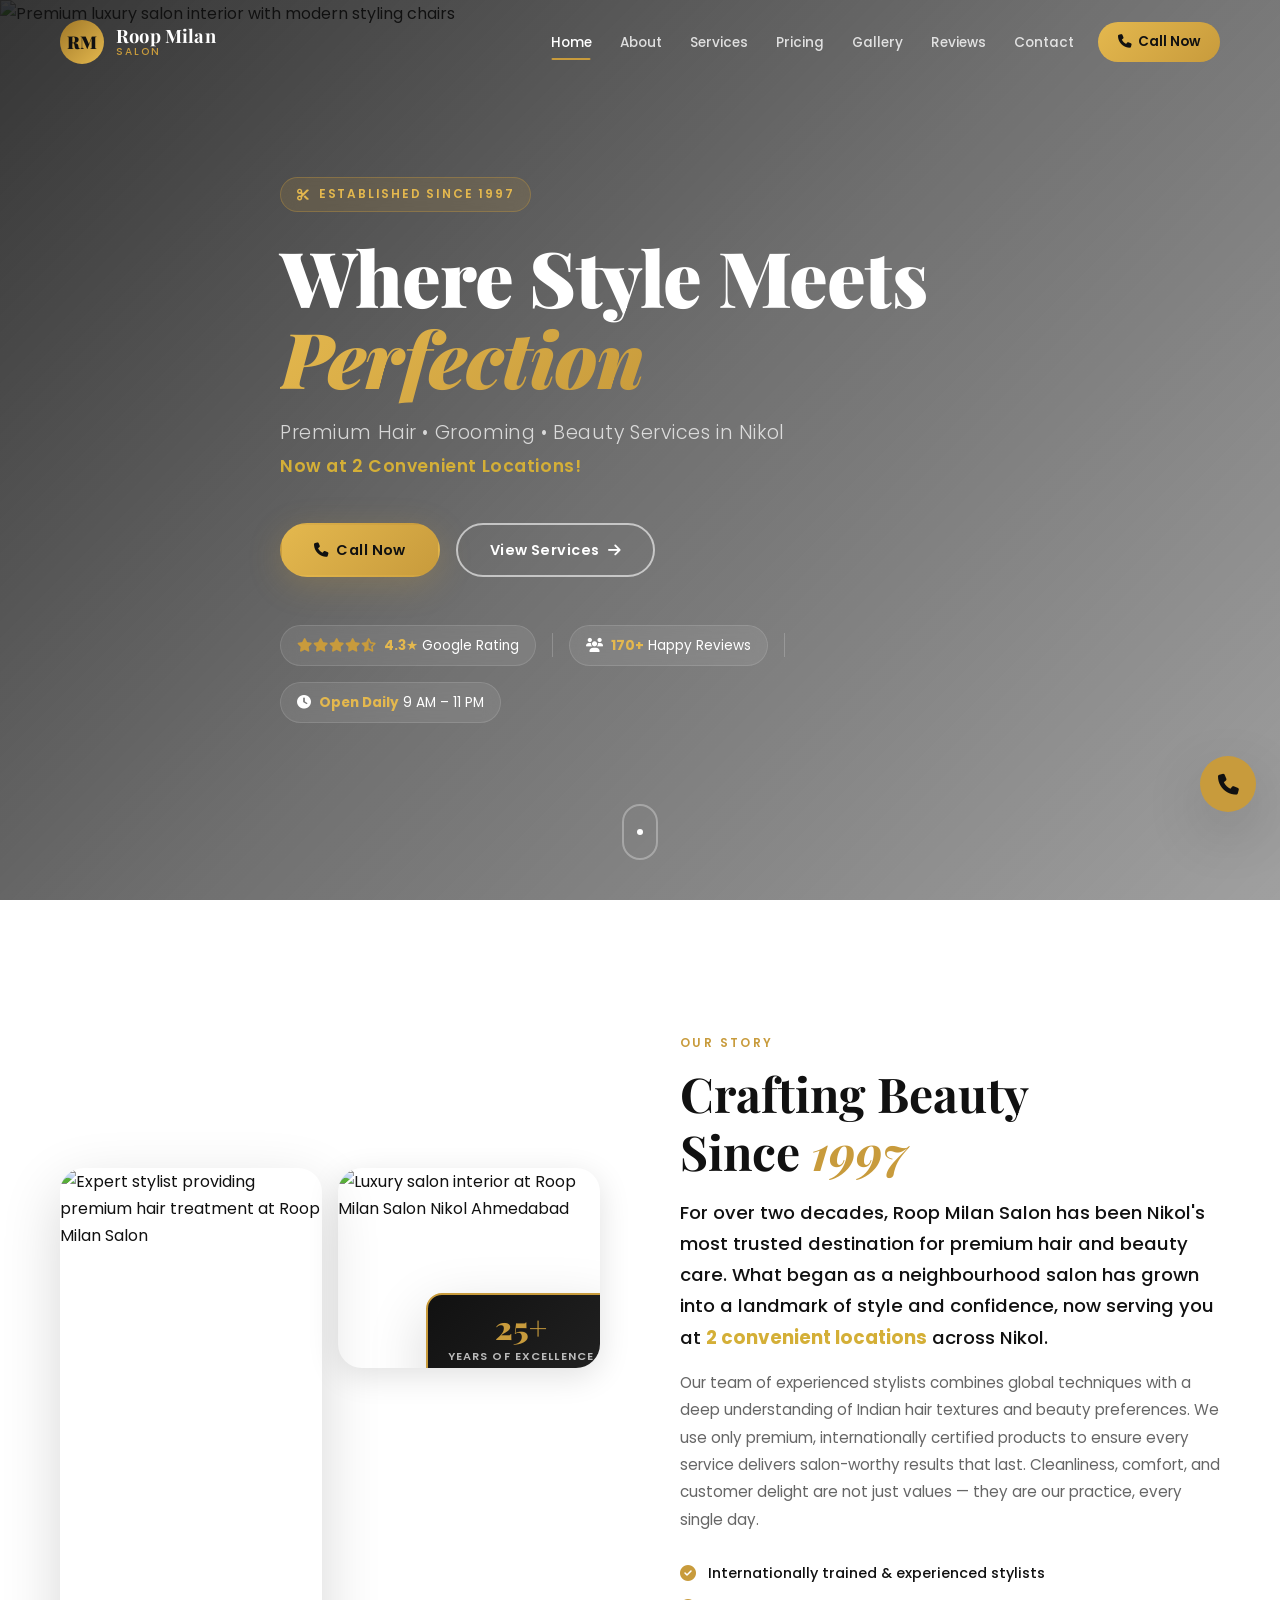
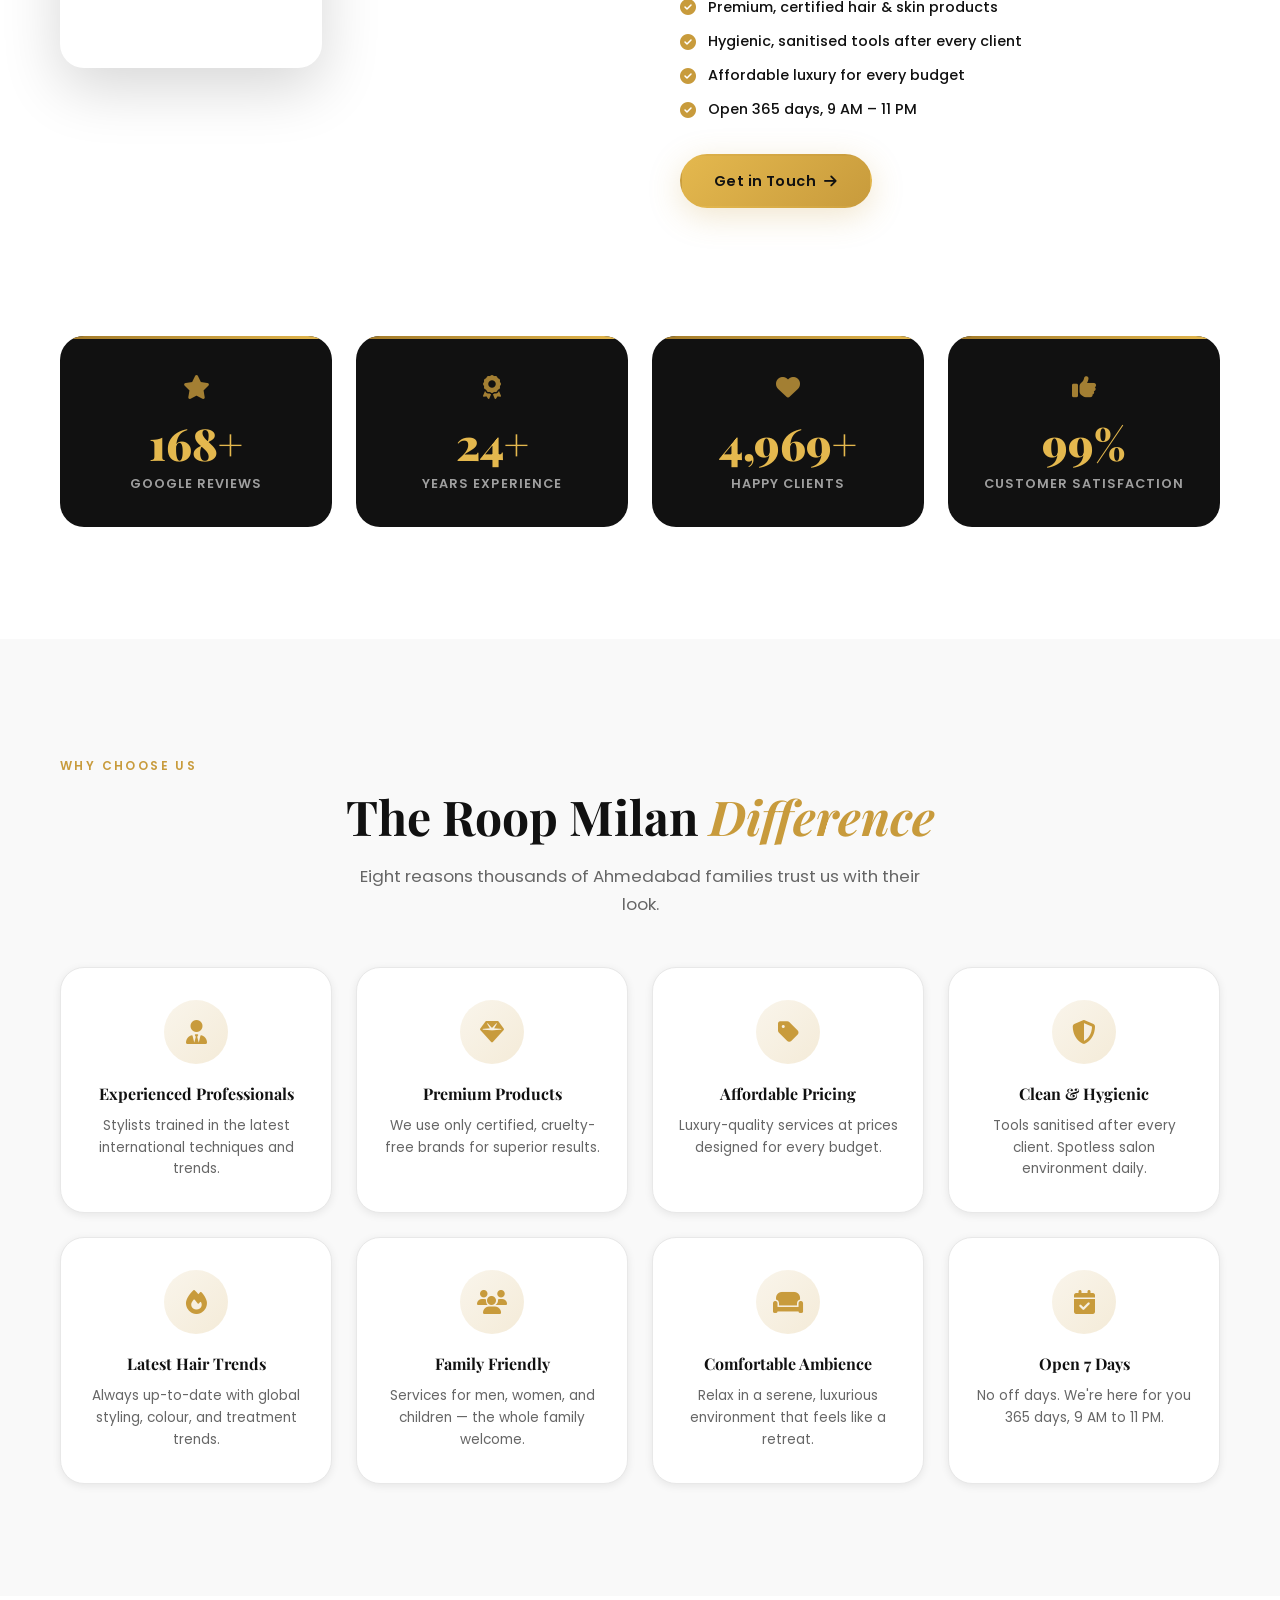
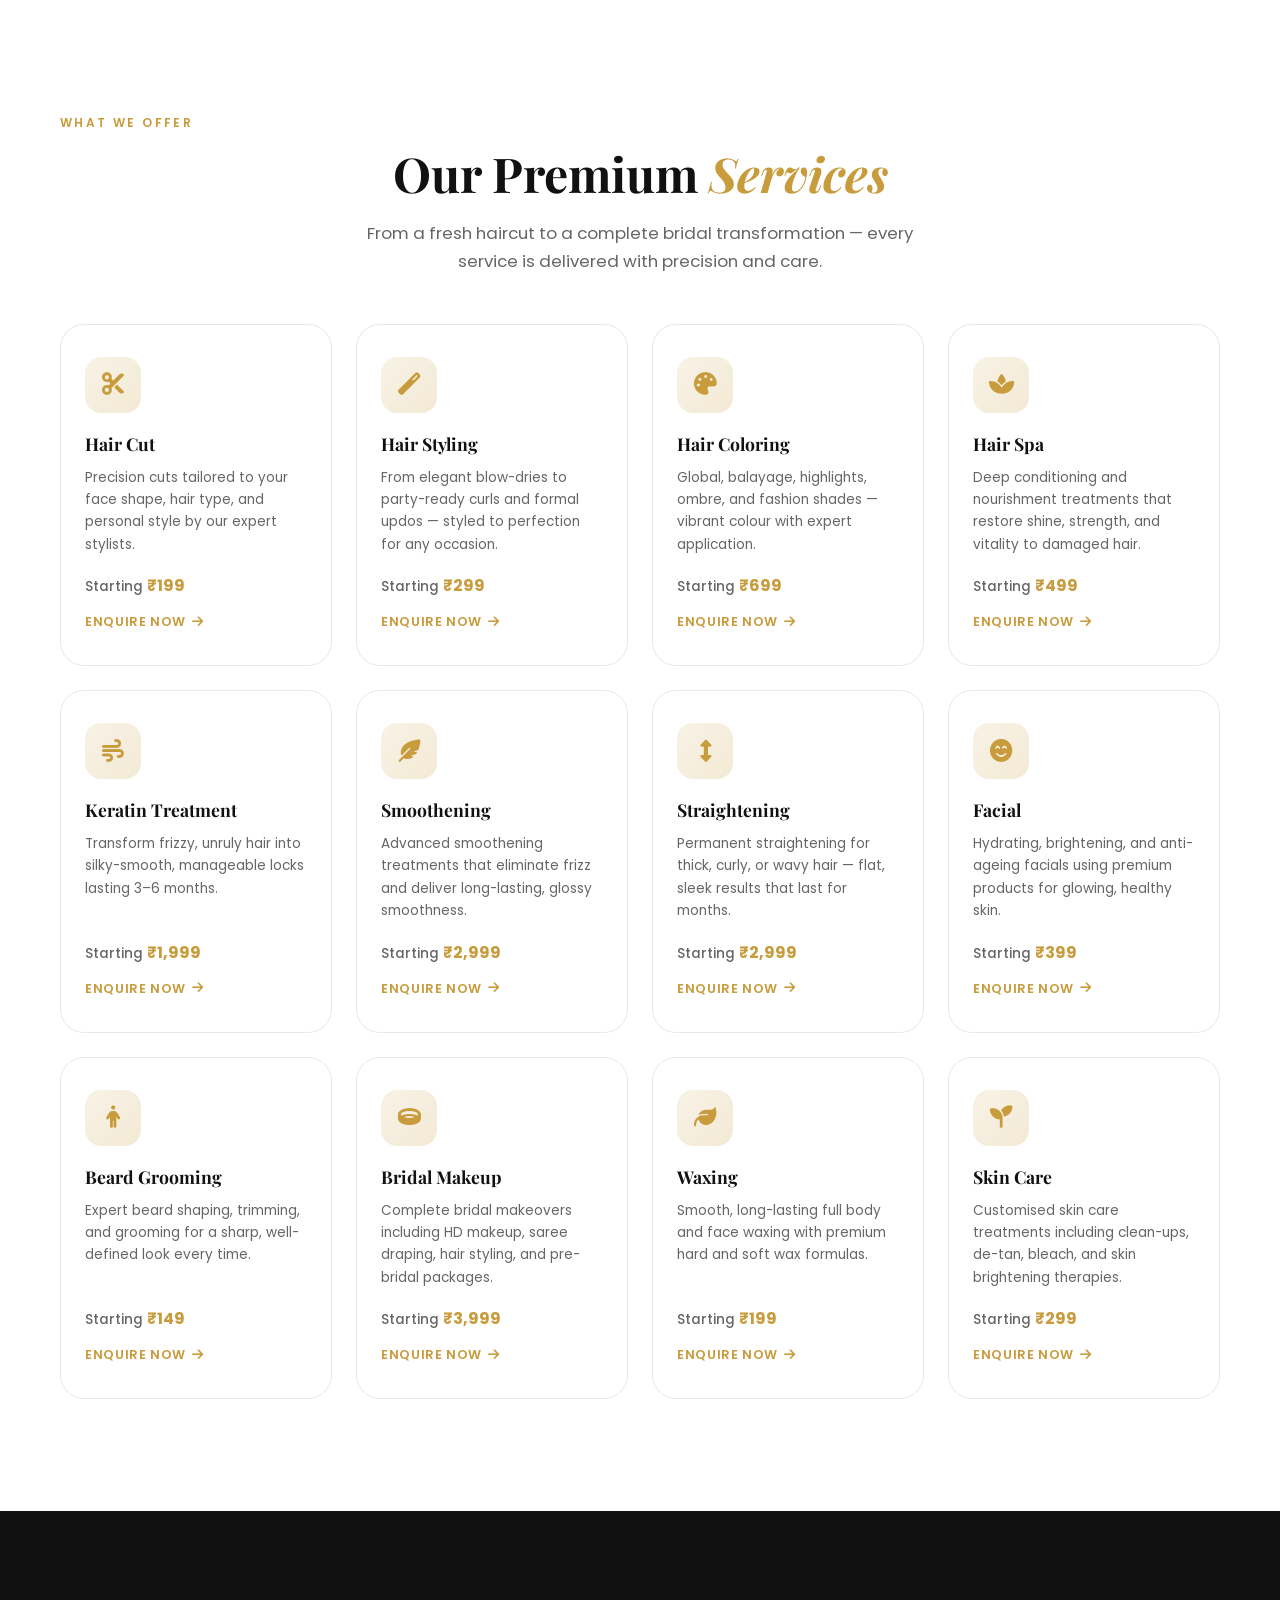
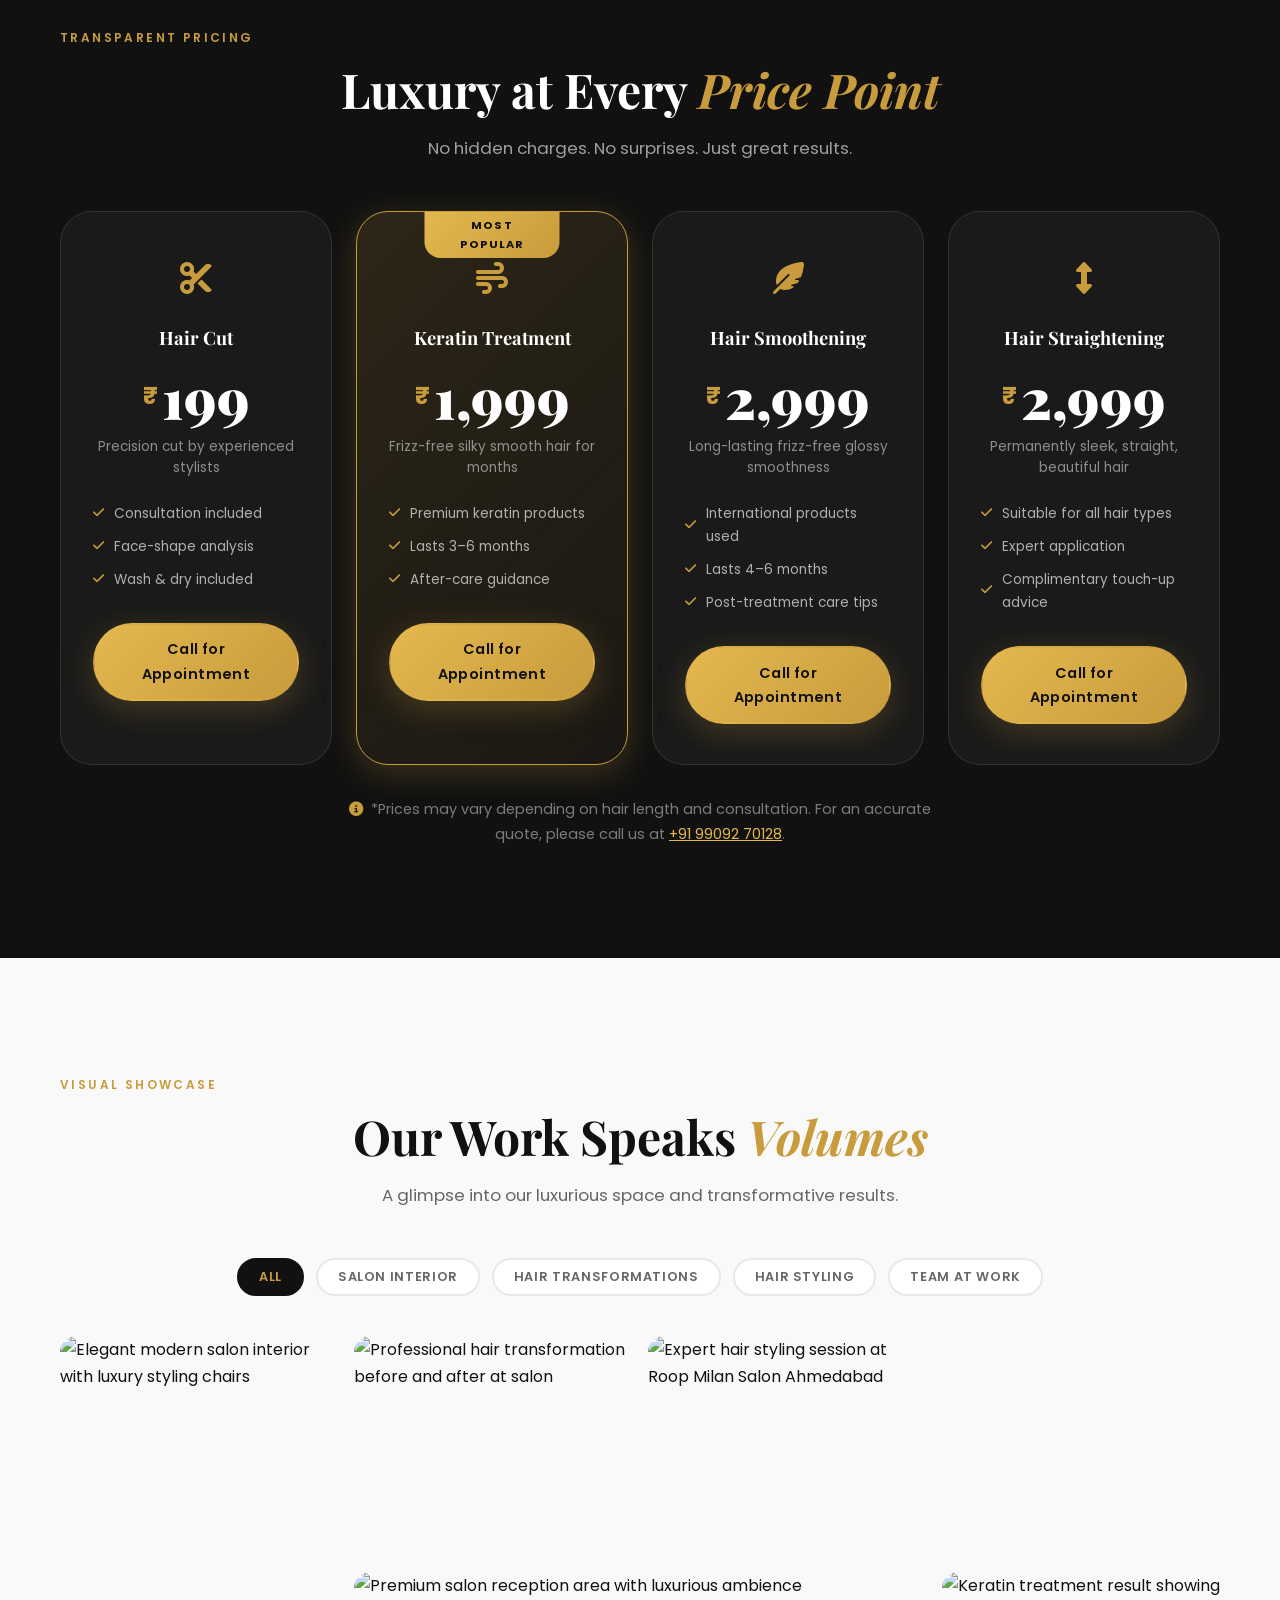
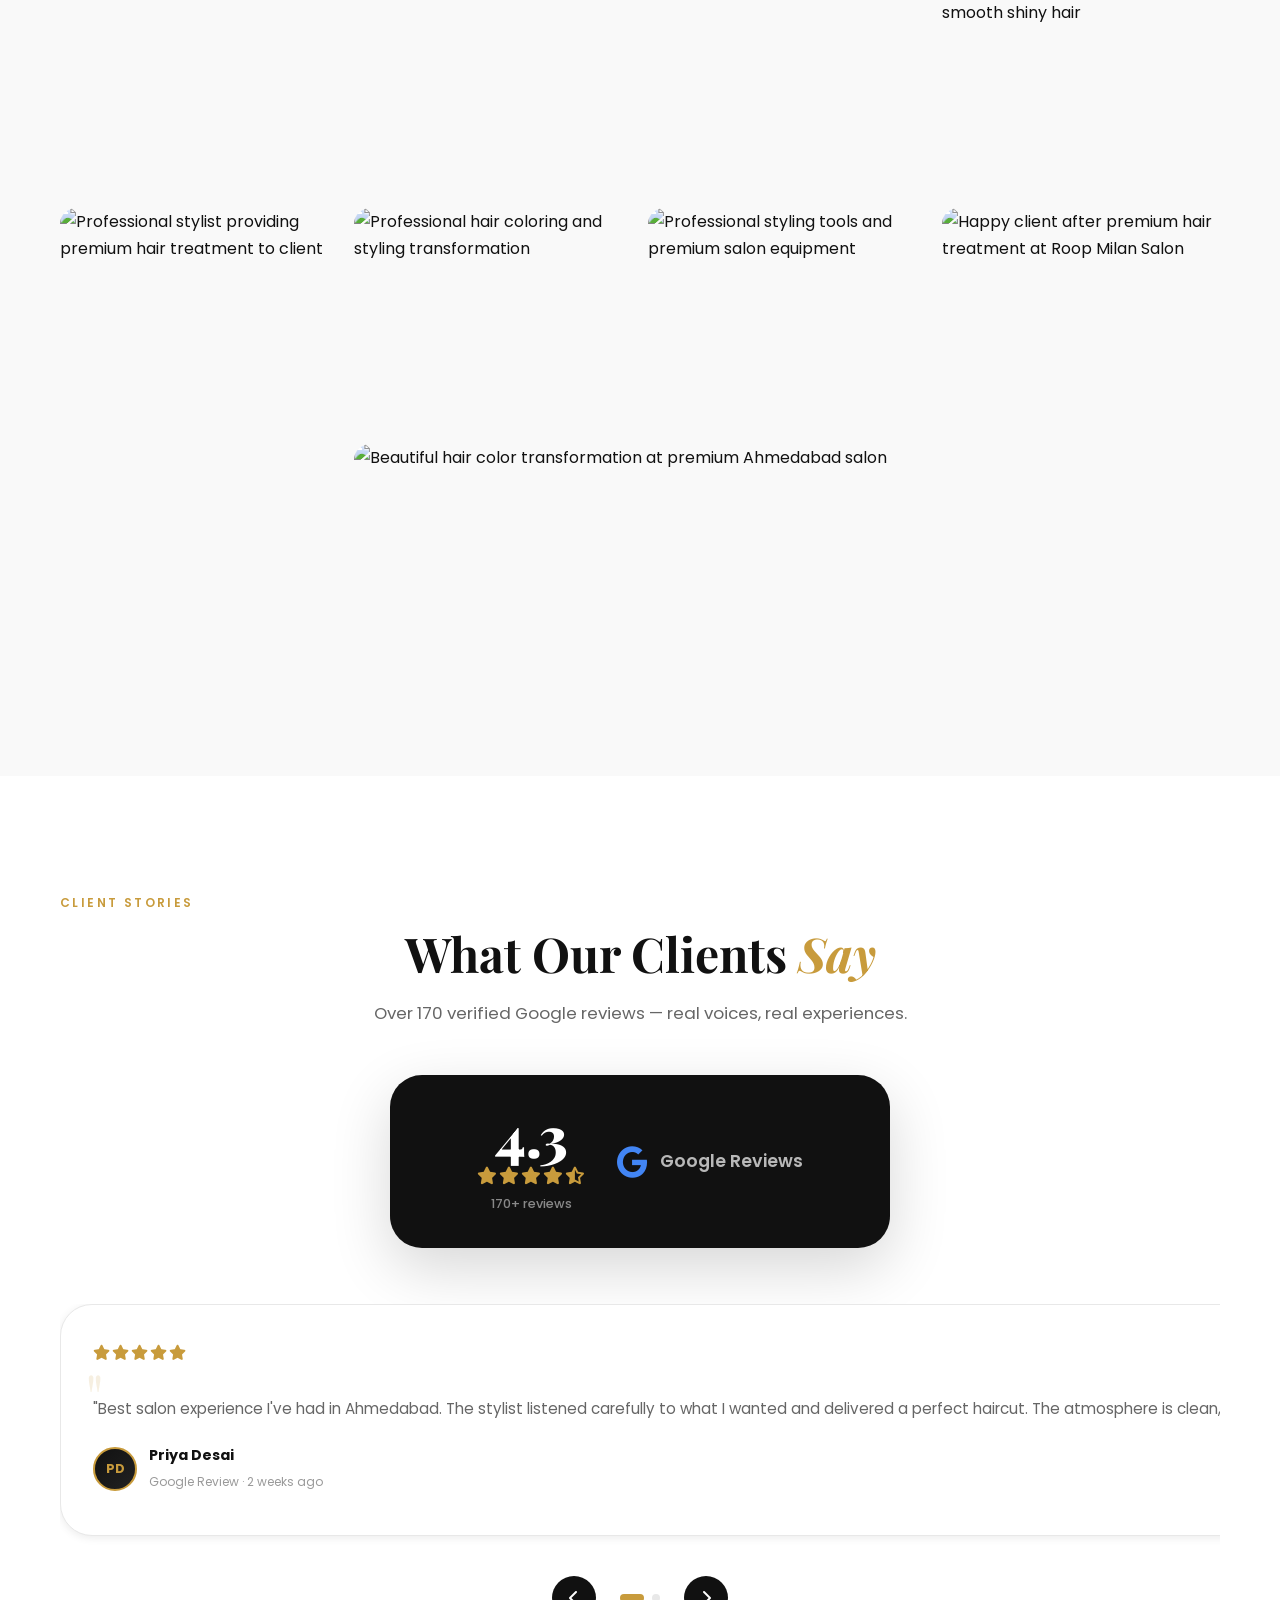
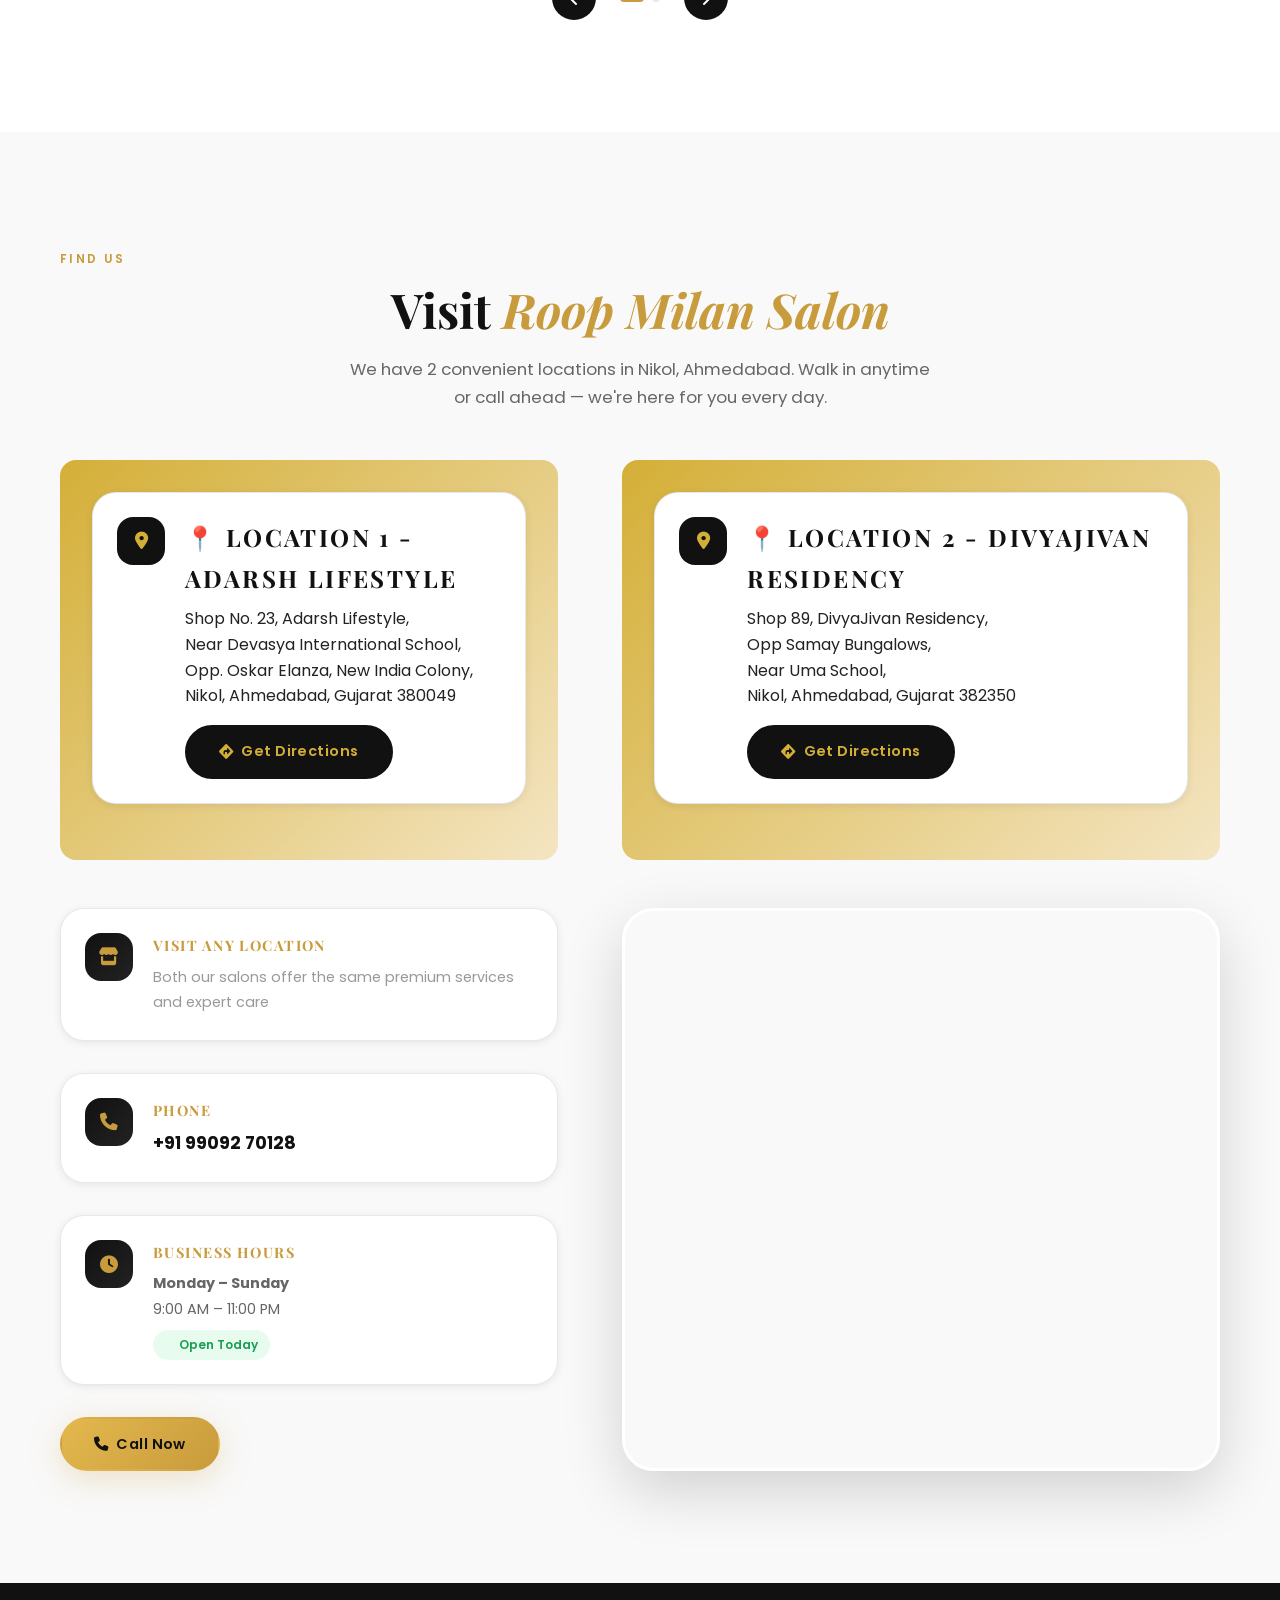
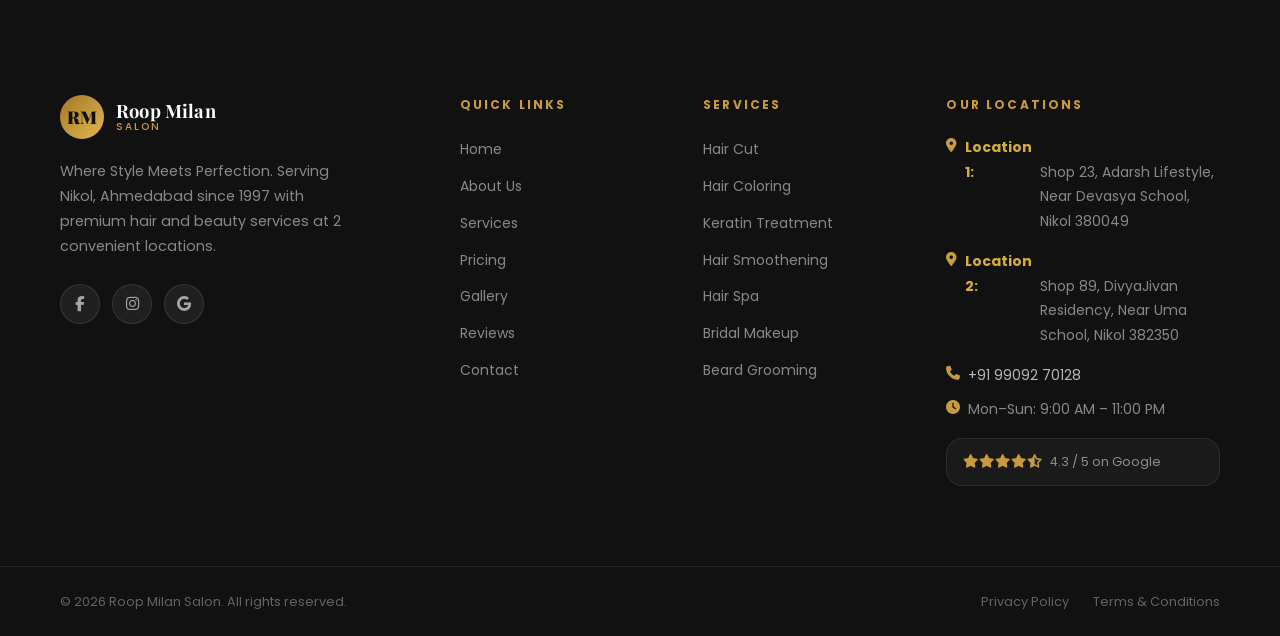
==== commit 320c3a96: "updated files" ====
--- a/index.html
+++ b/index.html
@@ -41,11 +41,11 @@
     <meta property="og:type" content="business.business" />
     <meta
       property="og:title"
-      content="Roop Milan Salon | Best Hair Salon in Nikol Ahmedabad"
+      content="Roop Milan Salon | 2 Locations in Nikol Ahmedabad | Best Hair Salon"
     />
     <meta
       property="og:description"
-      content="Premium hair salon in Nikol, Ahmedabad. Expert stylists, modern equipment & affordable luxury. Open daily 9 AM–11 PM."
+      content="Premium hair salon with 2 convenient locations in Nikol, Ahmedabad. Expert stylists, modern equipment & affordable luxury. Open daily 9 AM–11 PM."
     />
     <meta property="og:url" content="https://www.roopmilansalon.com/" />
     <meta
@@ -73,11 +73,11 @@
     <meta name="twitter:card" content="summary_large_image" />
     <meta
       name="twitter:title"
-      content="Roop Milan Salon | Best Hair Salon in Nikol Ahmedabad"
+      content="Roop Milan Salon | 2 Locations in Nikol Ahmedabad | Best Hair Salon"
     />
     <meta
       name="twitter:description"
-      content="Premium hair salon in Nikol, Ahmedabad. Expert haircuts, keratin, smoothening, bridal makeup & more."
+      content="Premium hair salon with 2 locations in Nikol. Expert haircuts, keratin, smoothening, bridal makeup & more."
     />
     <meta
       name="twitter:image"
@@ -220,7 +220,7 @@
                 "name": "Where is Roop Milan Salon located?",
                 "acceptedAnswer": {
                   "@type": "Answer",
-                  "text": "Roop Milan Salon is located at Shop No. 23, Adarsh Lifestyle, Near Devasya International School, Opp. Oskar Elanza, New India Colony, Nikol, Ahmedabad, Gujarat 380049."
+                  "text": "Roop Milan Salon has 2 convenient locations in Nikol, Ahmedabad: Location 1 - Shop No. 23, Adarsh Lifestyle, Near Devasya International School, Opp. Oskar Elanza, New India Colony, Nikol, Gujarat 380049. Location 2 - Shop 89, DivyaJivan Residency, Opp Samay Bungalows, Near Uma School, Nikol, Gujarat 382350."
                 }
               },
               {
@@ -366,7 +366,10 @@
           </h1>
 
           <p class="hero-sub reveal-up">
-            Premium Hair &bull; Grooming &bull; Beauty Services in Nikol
+            Premium Hair &bull; Grooming &bull; Beauty Services in Nikol<br />
+            <span style="color: #d4af37; font-size: 0.9em; font-weight: 600"
+              >Now at 2 Convenient Locations!</span
+            >
           </p>
 
           <div class="hero-actions reveal-up">
@@ -460,7 +463,9 @@
                 For over two decades, Roop Milan Salon has been Nikol's most
                 trusted destination for premium hair and beauty care. What began
                 as a neighbourhood salon has grown into a landmark of style and
-                confidence.
+                confidence, now serving you at
+                <strong style="color: #d4af37">2 convenient locations</strong>
+                across Nikol.
               </p>
               <p class="about-body reveal-up">
                 Our team of experienced stylists combines global techniques with
@@ -1520,25 +1525,146 @@
             Visit <em>Roop Milan Salon</em>
           </h2>
           <p class="section-sub text-center reveal-up">
-            Walk in anytime or call ahead — we're here for you every day of the
-            year.
+            We have 2 convenient locations in Nikol, Ahmedabad. Walk in anytime
+            or call ahead — we're here for you every day.
           </p>
+
+          <!-- Two Locations -->
+          <div class="contact-grid" style="margin-bottom: 3rem">
+            <div
+              class="contact-info reveal-left"
+              style="
+                background: linear-gradient(135deg, #d4af37 0%, #f4e5c2 100%);
+                padding: 2rem;
+                border-radius: 1rem;
+              "
+            >
+              <div
+                class="contact-block"
+                style="
+                  border-bottom: 1px solid rgba(17, 17, 17, 0.1);
+                  padding-bottom: 1.5rem;
+                  margin-bottom: 1.5rem;
+                "
+              >
+                <div
+                  class="contact-icon"
+                  style="background: #111; color: #d4af37"
+                >
+                  <i class="fas fa-map-marker-alt" aria-hidden="true"></i>
+                </div>
+                <div>
+                  <h3
+                    style="
+                      color: #111;
+                      font-size: 1.5rem;
+                      margin-bottom: 0.5rem;
+                    "
+                  >
+                    📍 Location 1 - Adarsh Lifestyle
+                  </h3>
+                  <address
+                    style="color: #222; font-size: 1rem; line-height: 1.6"
+                  >
+                    Shop No. 23, Adarsh Lifestyle,<br />
+                    Near Devasya International School,<br />
+                    Opp. Oskar Elanza, New India Colony,<br />
+                    Nikol, Ahmedabad, Gujarat 380049
+                  </address>
+                  <a
+                    href="https://maps.google.com/?q=Shop+No.+23+Adarsh+Lifestyle+Near+Devasya+International+School+Nikol+Ahmedabad"
+                    class="btn btn-outline"
+                    target="_blank"
+                    rel="noopener noreferrer"
+                    style="
+                      margin-top: 1rem;
+                      display: inline-flex;
+                      background: #111;
+                      color: #d4af37;
+                      border: 2px solid #111;
+                    "
+                  >
+                    <i class="fas fa-directions" aria-hidden="true"></i>
+                    Get Directions
+                  </a>
+                </div>
+              </div>
+            </div>
+
+            <div
+              class="contact-info reveal-right"
+              style="
+                background: linear-gradient(135deg, #d4af37 0%, #f4e5c2 100%);
+                padding: 2rem;
+                border-radius: 1rem;
+              "
+            >
+              <div
+                class="contact-block"
+                style="
+                  border-bottom: 1px solid rgba(17, 17, 17, 0.1);
+                  padding-bottom: 1.5rem;
+                  margin-bottom: 1.5rem;
+                "
+              >
+                <div
+                  class="contact-icon"
+                  style="background: #111; color: #d4af37"
+                >
+                  <i class="fas fa-map-marker-alt" aria-hidden="true"></i>
+                </div>
+                <div>
+                  <h3
+                    style="
+                      color: #111;
+                      font-size: 1.5rem;
+                      margin-bottom: 0.5rem;
+                    "
+                  >
+                    📍 Location 2 - DivyaJivan Residency
+                  </h3>
+                  <address
+                    style="color: #222; font-size: 1rem; line-height: 1.6"
+                  >
+                    Shop 89, DivyaJivan Residency,<br />
+                    Opp Samay Bungalows,<br />
+                    Near Uma School,<br />
+                    Nikol, Ahmedabad, Gujarat 382350
+                  </address>
+                  <a
+                    href="https://maps.google.com/?q=Shop+89+DivyaJivan+Residency+Near+Uma+School+Nikol+Ahmedabad"
+                    class="btn btn-outline"
+                    target="_blank"
+                    rel="noopener noreferrer"
+                    style="
+                      margin-top: 1rem;
+                      display: inline-flex;
+                      background: #111;
+                      color: #d4af37;
+                      border: 2px solid #111;
+                    "
+                  >
+                    <i class="fas fa-directions" aria-hidden="true"></i>
+                    Get Directions
+                  </a>
+                </div>
+              </div>
+            </div>
+          </div>
 
           <div class="contact-grid">
             <!-- Info Card -->
             <div class="contact-info reveal-left">
               <div class="contact-block">
                 <div class="contact-icon">
-                  <i class="fas fa-map-marker-alt" aria-hidden="true"></i>
+                  <i class="fas fa-store" aria-hidden="true"></i>
                 </div>
                 <div>
-                  <h3>Address</h3>
-                  <address>
-                    Shop No. 23, Adarsh Lifestyle,<br />
-                    Near Devasya International School,<br />
-                    Opp. Oskar Elanza, New India Colony,<br />
-                    Nikol, Ahmedabad, Gujarat 380049
-                  </address>
+                  <h3>Visit Any Location</h3>
+                  <p style="color: #999; margin: 0.5rem 0 0 0">
+                    Both our salons offer the same premium services and expert
+                    care
+                  </p>
                 </div>
               </div>
 
@@ -1577,16 +1703,6 @@
                   aria-label="Call Roop Milan Salon"
                 >
                   <i class="fas fa-phone" aria-hidden="true"></i> Call Now
-                </a>
-                <a
-                  href="https://maps.google.com/?q=Shop+No.+23+Adarsh+Lifestyle+Near+Devasya+International+School+Nikol+Ahmedabad"
-                  class="btn btn-outline"
-                  target="_blank"
-                  rel="noopener noreferrer"
-                  aria-label="Get directions to Roop Milan Salon"
-                >
-                  <i class="fas fa-directions" aria-hidden="true"></i>
-                  Directions
                 </a>
               </div>
             </div>
@@ -1636,7 +1752,8 @@
               </a>
               <p class="footer-tagline">
                 Where Style Meets Perfection. Serving Nikol, Ahmedabad since
-                1997 with premium hair and beauty services.
+                1997 with premium hair and beauty services at 2 convenient
+                locations.
               </p>
               <div class="footer-social" aria-label="Social media links">
                 <a
@@ -1693,12 +1810,17 @@
 
             <!-- Contact & Hours -->
             <div class="footer-col">
-              <h4 class="footer-heading">Contact</h4>
+              <h4 class="footer-heading">Our Locations</h4>
               <address class="footer-address">
-                <p>
-                  <i class="fas fa-map-marker-alt" aria-hidden="true"></i> Shop
-                  No. 23, Adarsh Lifestyle, Near Devasya International School,
-                  Nikol, Ahmedabad 380049
+                <p style="margin-bottom: 1rem">
+                  <i class="fas fa-map-marker-alt" aria-hidden="true"></i>
+                  <strong style="color: #d4af37">Location 1:</strong><br />
+                  Shop 23, Adarsh Lifestyle, Near Devasya School, Nikol 380049
+                </p>
+                <p style="margin-bottom: 1rem">
+                  <i class="fas fa-map-marker-alt" aria-hidden="true"></i>
+                  <strong style="color: #d4af37">Location 2:</strong><br />
+                  Shop 89, DivyaJivan Residency, Near Uma School, Nikol 382350
                 </p>
                 <p>
                   <i class="fas fa-phone" aria-hidden="true"></i>
